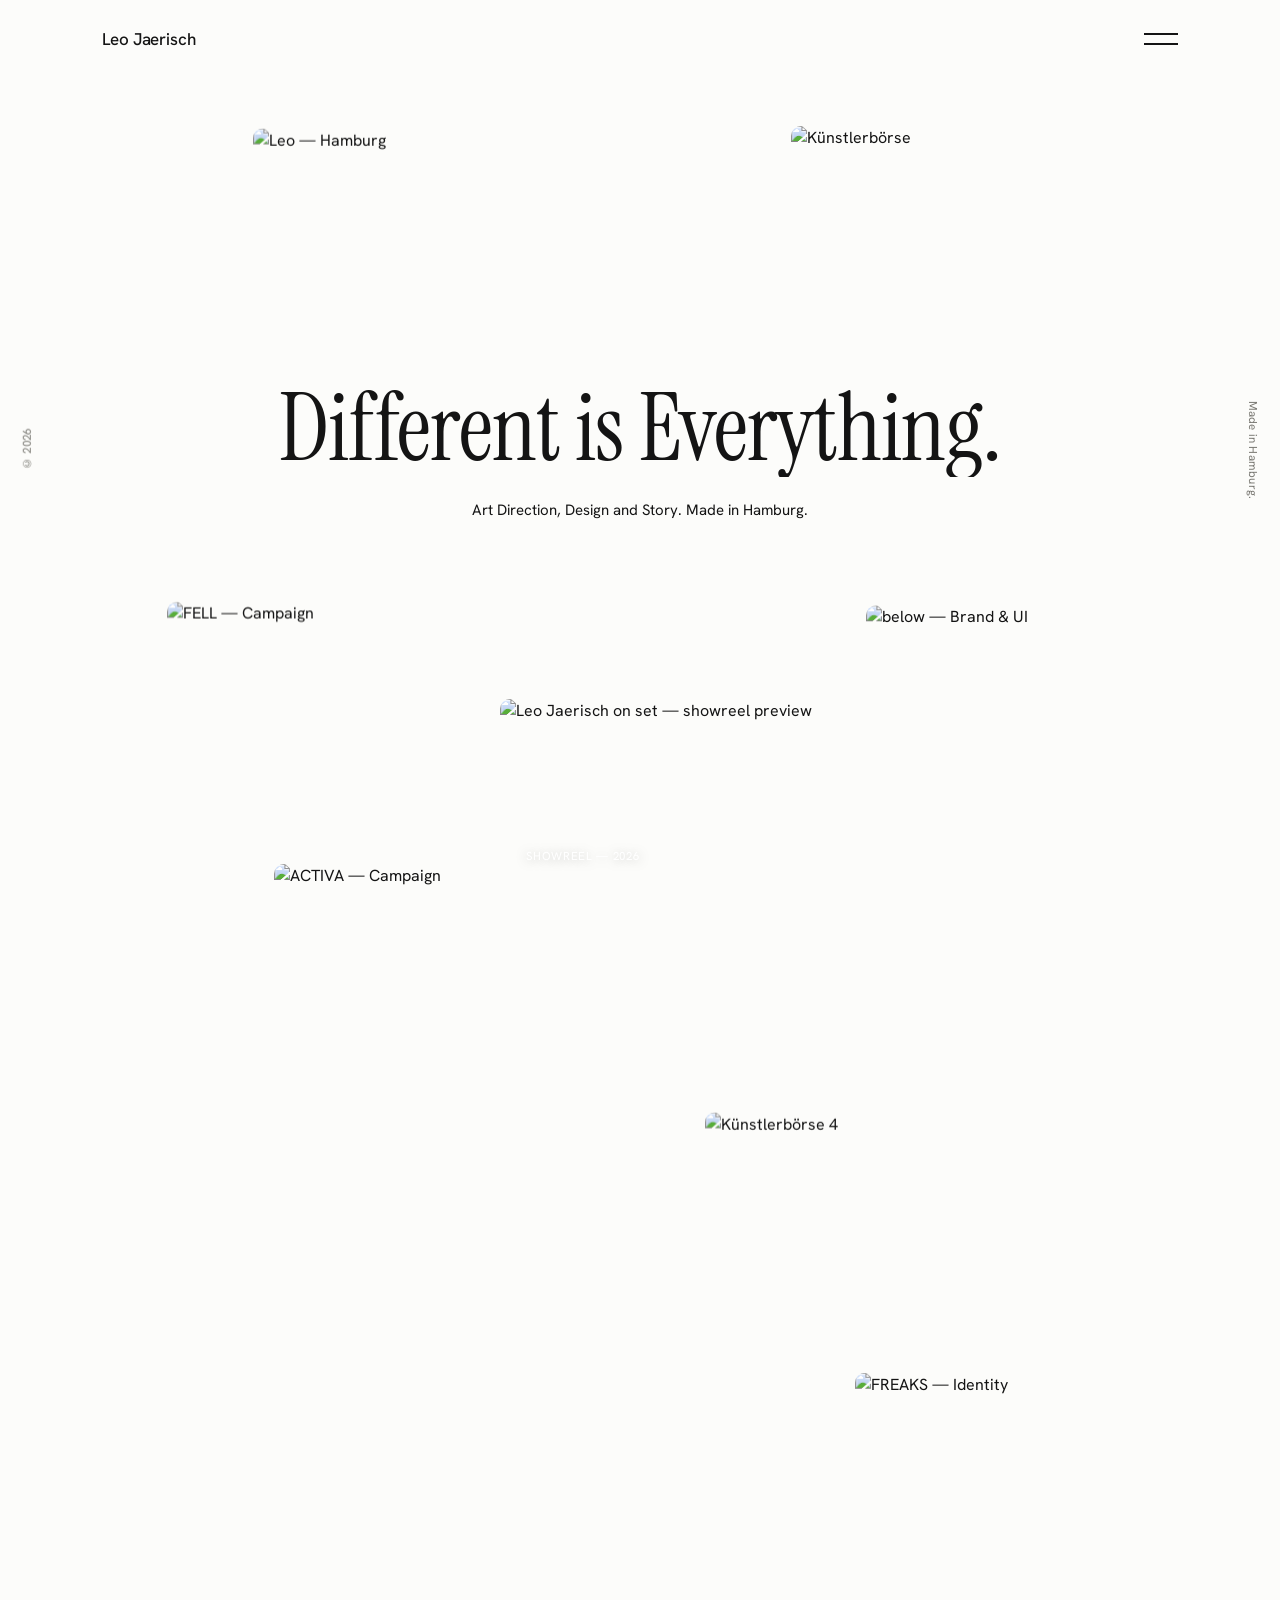
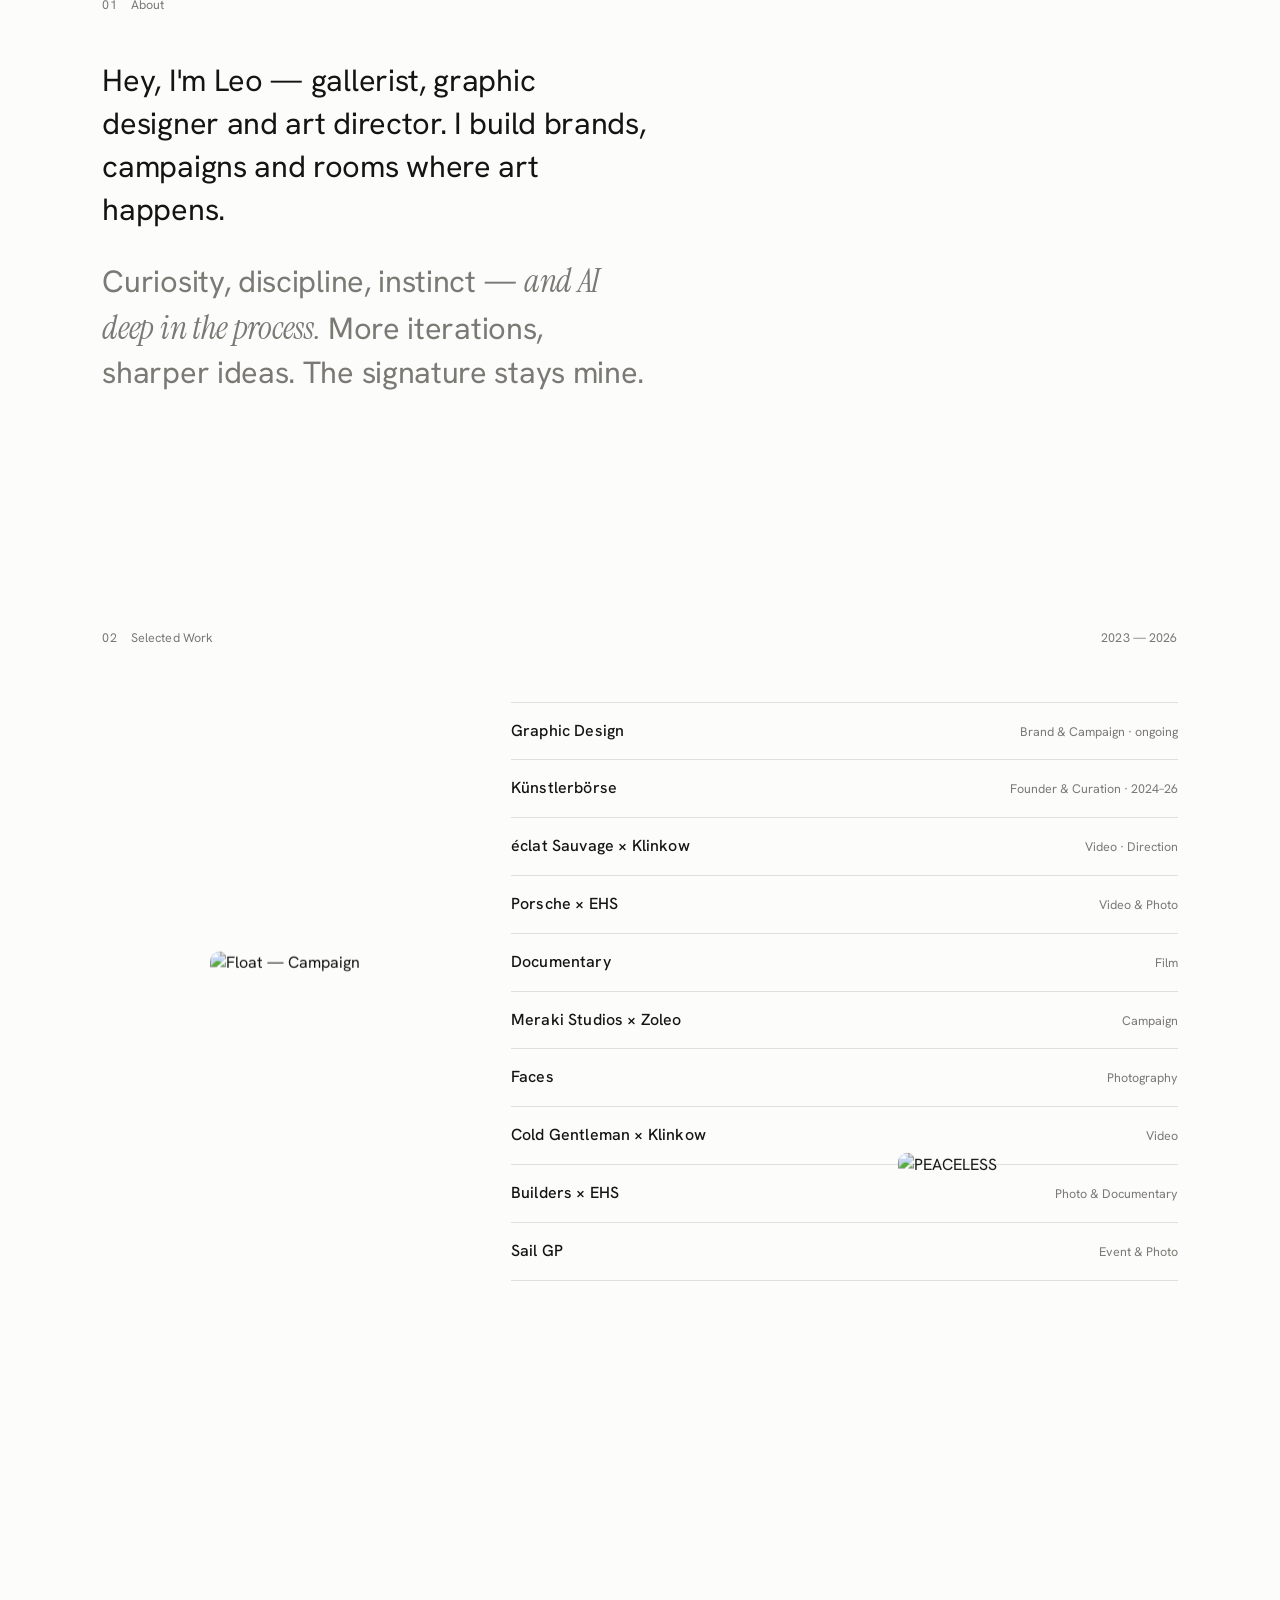
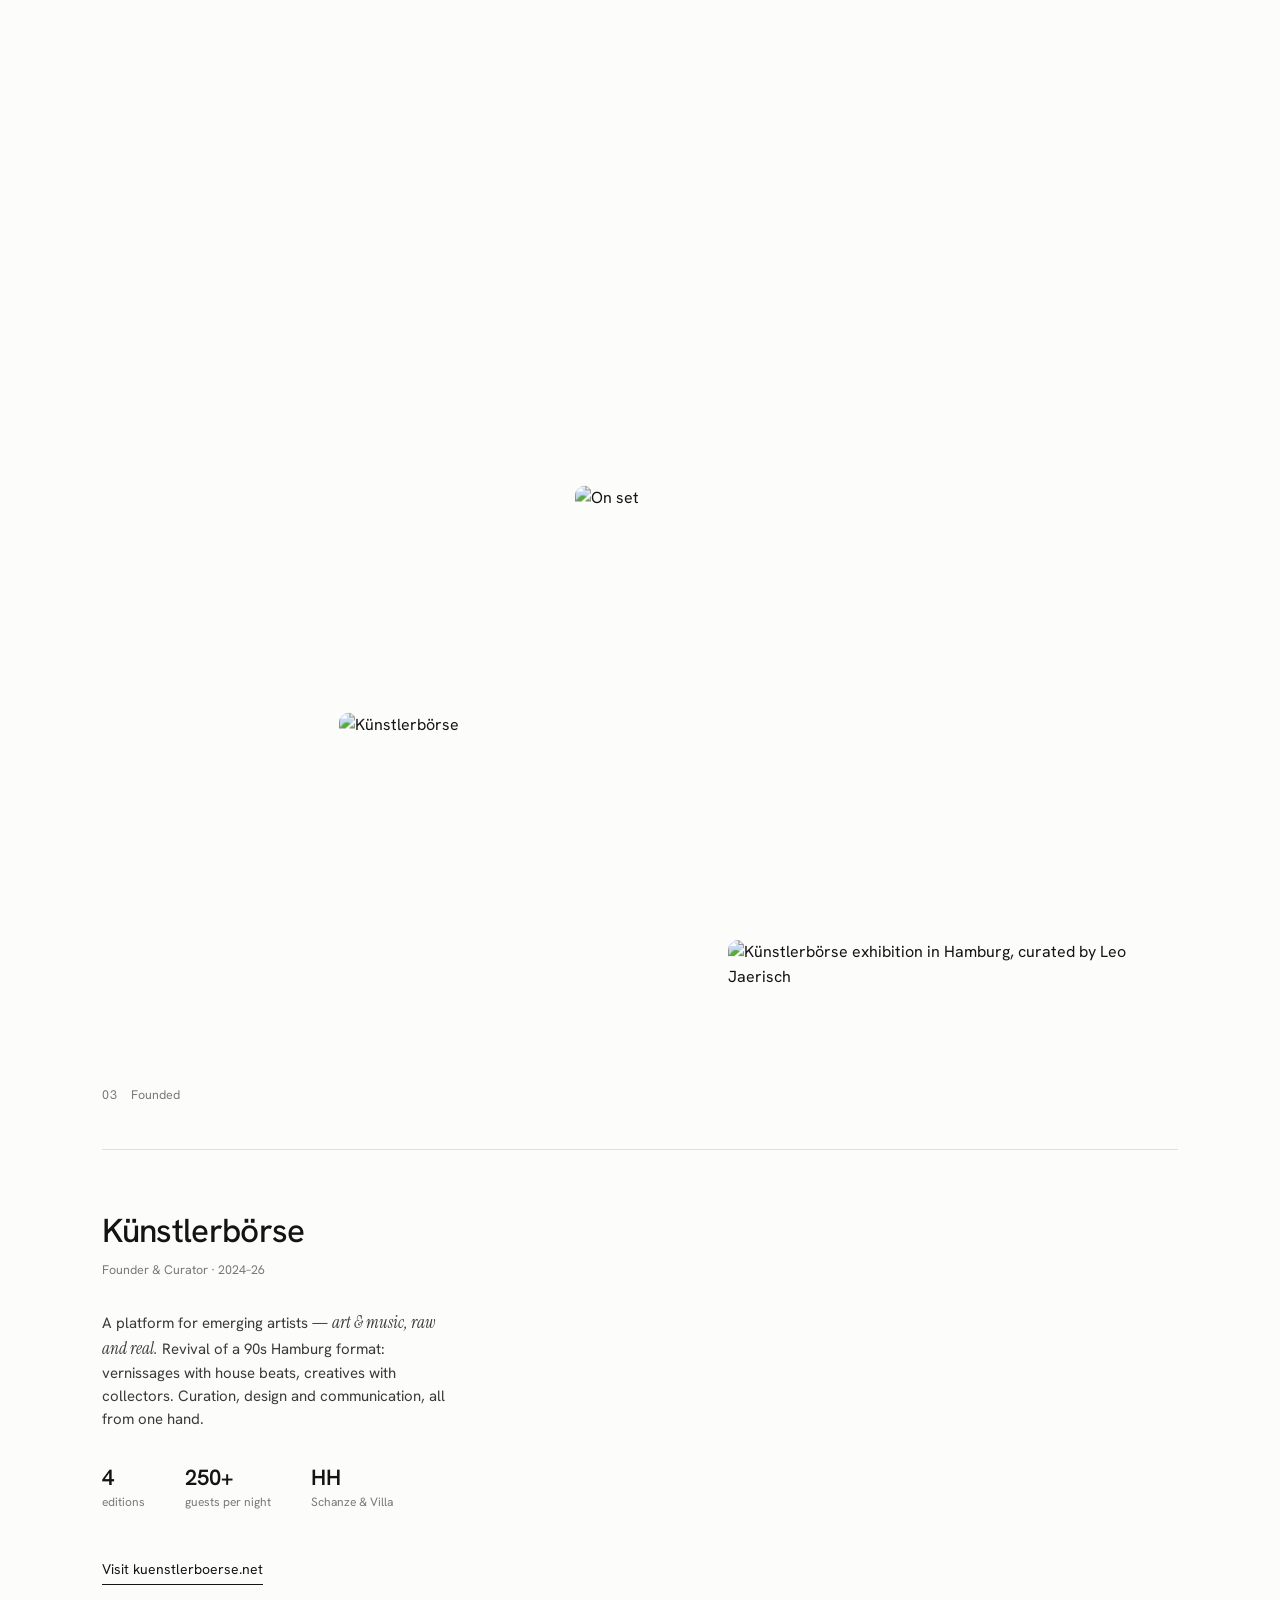
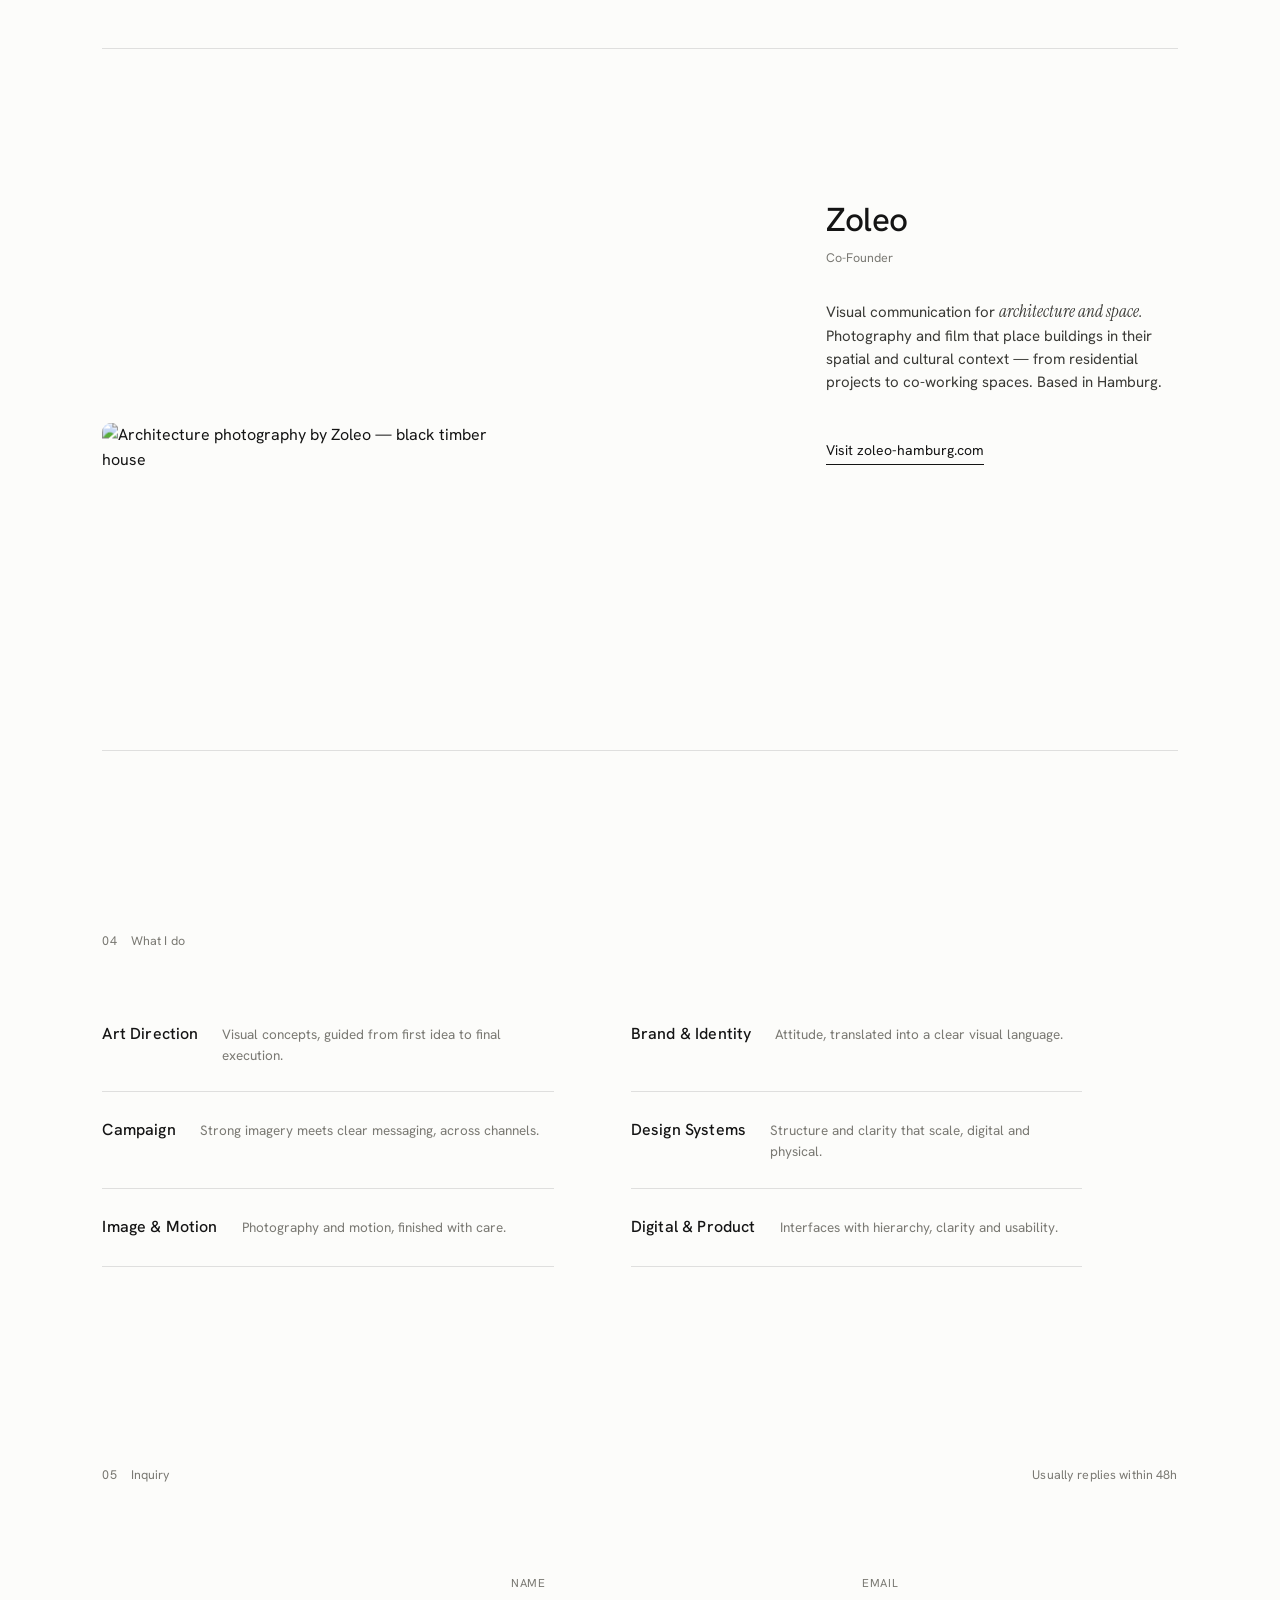
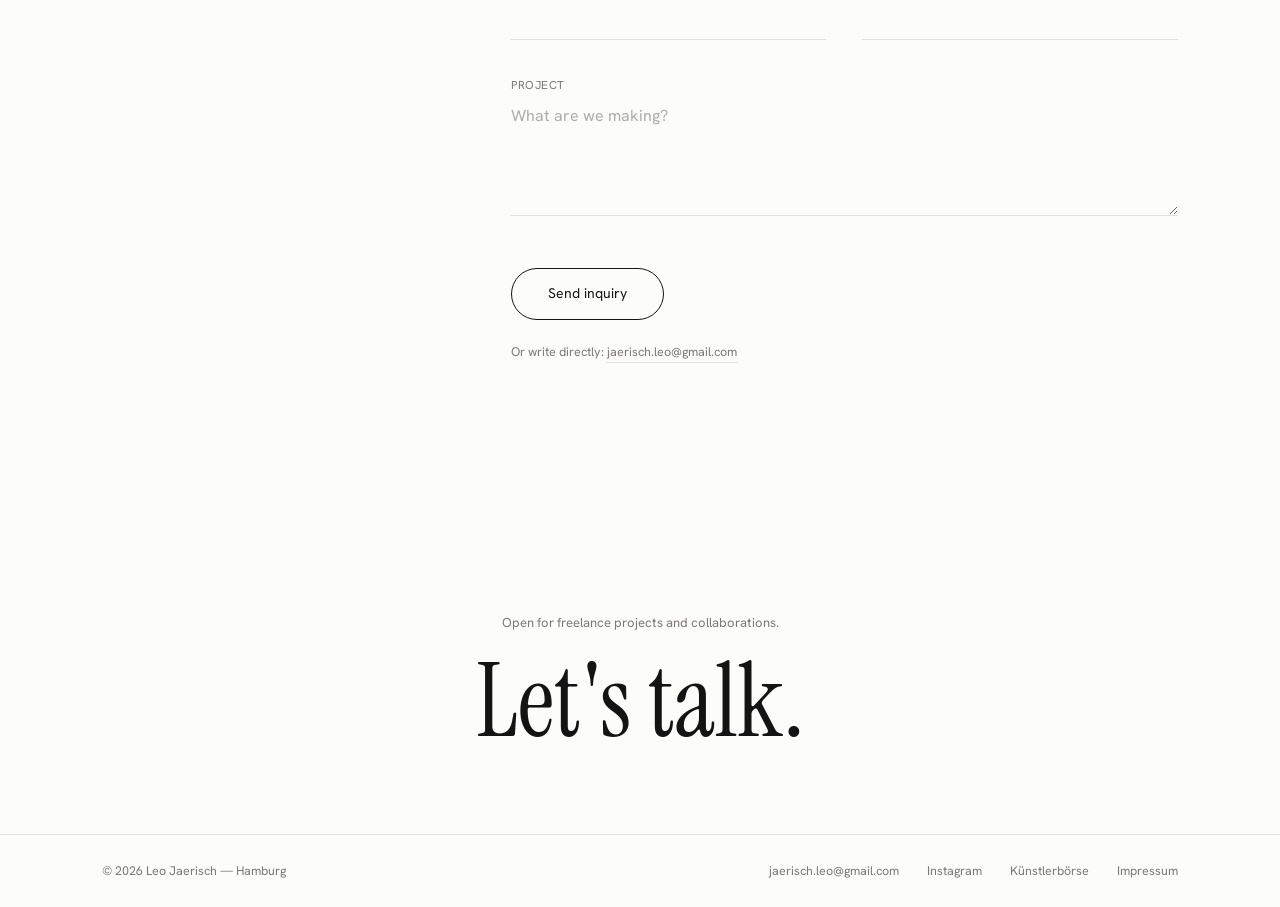
==== index.html @ 96441a5c "Showreel starts as floating collage tile, morphs to fullscreen on scroll Anchor placeholder in HERO_" ====
<!DOCTYPE html>
<html lang="en">
<head>
<meta charset="UTF-8">
<meta name="viewport" content="width=device-width, initial-scale=1.0">
<title>Leo Jaerisch — Art Direction & Design, Hamburg</title>
<meta name="description" content="Leo Jaerisch is a Hamburg-based art director, graphic designer and founder of Künstlerbörse. Brand, campaign and motion work — with AI deep in the process.">
<meta property="og:title" content="Leo Jaerisch — Different is Everything.">
<meta property="og:description" content="Art direction, graphic design and story. Made in Hamburg.">
<meta property="og:type" content="website">
<meta property="og:url" content="https://www.leojaerisch.com">
<link rel="preconnect" href="https://fonts.googleapis.com">
<link rel="preconnect" href="https://fonts.gstatic.com" crossorigin>
<link href="https://fonts.googleapis.com/css2?family=Instrument+Serif:ital@0;1&family=Hanken+Grotesk:ital,wght@0,300;0,400;0,500;0,600;1,400&display=swap" rel="stylesheet">
<script type="application/ld+json">
{"@context":"https://schema.org","@type":"Person","name":"Leo Jaerisch","jobTitle":"Art Director & Graphic Designer","address":{"@type":"PostalAddress","addressLocality":"Hamburg","addressCountry":"DE"},"url":"https://www.leojaerisch.com","sameAs":["https://www.instagram.com/leo_jaerisch/","https://www.kuenstlerboerse.net/"]}
</script>
<style>
/* ============================================================
   LEO JAERISCH — light editorial
   Medien: aktuell Squarespace-URLs. Später einfach gegen
   lokale Pfade tauschen (assets/...). Video-Kacheln: im
   TILES-Array type:"video" + src auf .mp4 setzen.
   ============================================================ */
:root{
  --bg:#FCFCFA;
  --ink:#141414;
  --mut:#7A7973;
  --hair:rgba(20,20,20,.12);
  --serif:'Instrument Serif',serif;
  --sans:'Hanken Grotesk',sans-serif;
  --r:10px;
  --mx:clamp(28px,8vw,120px);
  --ease:cubic-bezier(.19,1,.22,1);
}
*{margin:0;padding:0;box-sizing:border-box}
html{scroll-behavior:smooth}
body{
  background:var(--bg);color:var(--ink);
  font-family:var(--sans);font-size:16px;line-height:1.55;
  overflow-x:hidden;
  -webkit-font-smoothing:antialiased;
}
::selection{background:var(--ink);color:var(--bg)}
img,video{display:block;max-width:100%}
a{color:inherit;text-decoration:none}
.serif{font-family:var(--serif);font-weight:400}
.small{font-size:12.5px;letter-spacing:.01em;color:var(--mut)}
.wrap{padding-left:var(--mx);padding-right:var(--mx)}

/* ---------- header ---------- */
header{
  position:fixed;inset:0 0 auto 0;z-index:100;
  display:flex;justify-content:space-between;align-items:center;
  padding:26px var(--mx);
}
header .logo{font-weight:500;font-size:17px;letter-spacing:-.01em}
.burger{
  width:34px;height:20px;position:relative;background:none;border:0;cursor:pointer;
}
.burger span{
  position:absolute;left:0;right:0;height:1.5px;background:var(--ink);
  transition:transform .45s var(--ease),top .45s var(--ease),opacity .3s;
}
.burger span:nth-child(1){top:4px}
.burger span:nth-child(2){top:14px}
body.menu-open .burger span:nth-child(1){top:9px;transform:rotate(45deg)}
body.menu-open .burger span:nth-child(2){top:9px;transform:rotate(-45deg)}

/* ---------- menu overlay ---------- */
.menu{
  position:fixed;inset:0;z-index:90;background:var(--bg);
  display:flex;flex-direction:column;justify-content:center;
  padding:0 var(--mx);
  clip-path:inset(0 0 100% 0);
  transition:clip-path .7s var(--ease);
}
body.menu-open .menu{clip-path:inset(0 0 0 0)}
.menu a{
  font-weight:500;letter-spacing:-.02em;font-size:clamp(30px,5vw,54px);line-height:1.2;
  width:fit-content;display:flex;align-items:baseline;gap:18px;
  opacity:0;transform:translateY(20px);
  transition:opacity .5s var(--ease),transform .5s var(--ease),font-style .1s;
}
body.menu-open .menu a{opacity:1;transform:none}
body.menu-open .menu a:nth-child(2){transition-delay:.08s}
body.menu-open .menu a:nth-child(3){transition-delay:.14s}
body.menu-open .menu a:nth-child(4){transition-delay:.2s}
body.menu-open .menu a:nth-child(5){transition-delay:.26s}
.menu a:hover{color:var(--mut)}
.menu a i{font-family:var(--sans);font-style:normal;font-size:12px;color:var(--mut)}
.menu .m-foot{position:absolute;bottom:32px;left:var(--mx);right:var(--mx);display:flex;justify-content:space-between}

/* ---------- side notes ---------- */
.side{
  position:fixed;top:50%;font-size:11.5px;color:var(--mut);letter-spacing:.02em;
  z-index:50;white-space:nowrap;
}
.side.l{left:18px;transform:translateY(-50%) rotate(180deg);writing-mode:vertical-rl}
.side.r{right:18px;transform:translateY(-50%);writing-mode:vertical-rl}

/* ---------- hero collage ---------- */
.hero{position:relative;height:185vh}
.statement{
  position:sticky;top:0;height:100vh;
  display:flex;flex-direction:column;justify-content:center;align-items:center;
  text-align:center;z-index:2;pointer-events:none;
}
.statement h1{
  font-family:var(--serif);font-weight:400;letter-spacing:-.01em;
  font-size:clamp(44px,7.4vw,110px);line-height:1.05;
}
.statement h1 .w{display:inline-block;overflow:hidden;vertical-align:bottom}
.statement h1 .w i{display:inline-block;font-style:normal;transform:translateY(110%);animation:up 1.1s var(--ease) forwards}
.statement h1 .w:nth-child(2) i{animation-delay:.08s}
.statement h1 .w:nth-child(3) i{animation-delay:.16s}
@keyframes up{to{transform:none}}
.statement p{margin-top:22px;font-size:15px;color:var(--ink);opacity:0;animation:fade 1s ease .7s forwards}
@keyframes fade{to{opacity:1}}

.tiles{position:absolute;inset:0 var(--mx);z-index:1}
.tile{
  position:absolute;border-radius:var(--r);overflow:hidden;
  will-change:transform;
}
.tile img,.tile video{
  width:100%;height:100%;object-fit:cover;
  transition:transform 1.1s var(--ease);
}
.tile:hover img,.tile:hover video{transform:scale(1.04)}
.tile figcaption{
  position:absolute;left:0;bottom:0;right:0;padding:14px;
  font-size:11.5px;color:#fff;
  background:linear-gradient(transparent,rgba(0,0,0,.45));
  opacity:0;transition:opacity .5s;
}
.tile:hover figcaption{opacity:1}

/* ---------- showreel ----------
   Startet als kleine Kachel in der Hero-Collage (.reel-anchor = unsichtbarer
   Platzhalter dort) und wächst beim Scrollen auf Vollbild. */
.reel{position:relative;height:150vh}
.reel-anchor{visibility:hidden}
.reel-media{
  position:fixed;left:0;top:0;z-index:5;overflow:hidden;border-radius:var(--r);
  opacity:0;will-change:width,height,left,top;
}
.reel-media img,.reel-media video{width:100%;height:100%;object-fit:cover;display:block}
.reel-media .tag{
  position:absolute;left:26px;bottom:22px;color:#fff;
  font-size:11.5px;letter-spacing:.06em;text-transform:uppercase;
  text-shadow:0 1px 12px rgba(0,0,0,.35);
}
/* Fallback bei prefers-reduced-motion: statisch mittig statt Morph */
.reel.static{height:100vh;display:flex;align-items:center;justify-content:center}
.reel.static .reel-media{position:static;width:min(86vw,980px);aspect-ratio:16/9;opacity:1}

/* ---------- big serif copy blocks ---------- */
.copy{padding-top:20vh;padding-bottom:20vh}
.copy .label{display:flex;gap:14px;margin-bottom:5vh}
.copy h2,.copy p.big{
  font-weight:400;letter-spacing:-.01em;
  font-size:clamp(20px,2.4vw,36px);line-height:1.4;max-width:32ch;
}
.copy em{font-family:var(--serif);font-style:italic;font-size:1.08em}
.copy .mut{color:var(--mut)}
.fade-line{opacity:0;transform:translateY(26px);transition:opacity 1s var(--ease),transform 1s var(--ease)}
.fade-line.in{opacity:1;transform:none}

/* ---------- work list ---------- */
#work{padding-top:6vh;padding-bottom:14vh}
.w-head{display:flex;justify-content:space-between;align-items:baseline;margin-bottom:6vh}
.w-list{border-top:1px solid var(--hair);margin-left:auto;width:min(720px,62%)}
.w-item{
  display:grid;grid-template-columns:1fr auto;align-items:baseline;gap:20px;
  padding:18px 0;border-bottom:1px solid var(--hair);
  transition:opacity .4s;
}
.w-list:hover .w-item{opacity:.35}
.w-list .w-item:hover{opacity:1}
.w-item .t{
  font-size:16px;font-weight:500;letter-spacing:.01em;line-height:1.3;
  transition:transform .5s var(--ease);
}
.w-item:hover .t{transform:translateX(10px)}
.w-item .meta{font-size:12.5px;color:var(--mut);text-align:right}
.preview{
  position:fixed;z-index:80;width:min(26vw,360px);aspect-ratio:4/3;border-radius:var(--r);
  overflow:hidden;pointer-events:none;opacity:0;
  transform:translate(-50%,-55%) scale(.92);
  transition:opacity .35s,transform .6s var(--ease);
  box-shadow:0 30px 70px -20px rgba(0,0,0,.28);
}
.preview.on{opacity:1;transform:translate(-50%,-55%) scale(1)}
.preview img{width:100%;height:100%;object-fit:cover}

/* ---------- collage band ---------- */
.band{position:relative;height:120vh;margin:4vh var(--mx)}

/* ---------- founded ---------- */
#founded{padding-top:14vh;padding-bottom:10vh}
.fd{border-top:1px solid var(--hair)}
.fd-item{
  display:grid;grid-template-columns:1.1fr .9fr;gap:6vw;align-items:start;
  padding:7vh 0;border-bottom:1px solid var(--hair);
}
.fd-item h3{font-size:clamp(24px,2.6vw,38px);font-weight:500;letter-spacing:-.02em;line-height:1.1}
.fd-item .role{font-size:12.5px;color:var(--mut);margin-top:10px}
.fd-item .desc{margin-top:3.5vh;max-width:44ch;color:#3a3a36;font-size:15px}
.fd-item .desc em{font-family:var(--serif);font-style:italic;font-size:1.1em}
.fd .facts{display:flex;gap:40px;margin-top:4vh}
.fd .facts b{font-weight:600;font-size:22px;display:block;line-height:1;letter-spacing:-.01em}
.fd .facts span{font-size:12px;color:var(--mut)}
.fd .img{border-radius:var(--r);overflow:hidden;aspect-ratio:4/3;will-change:transform}
.fd .img img{width:100%;height:100%;object-fit:cover;transition:transform 1.4s var(--ease)}
.fd .img:hover img{transform:scale(1.05)}
.fd-item:nth-child(2){grid-template-columns:.85fr 1.15fr}
.fd-item:nth-child(2) .img{order:-1;max-width:440px;aspect-ratio:4/5;margin-top:5vh}
.fd-item:nth-child(2) .txt{max-width:52ch;justify-self:end;margin-top:10vh}
.lnk{
  display:inline-block;margin-top:5vh;font-size:14px;
  border-bottom:1px solid var(--ink);padding-bottom:3px;
  transition:opacity .3s;
}
.lnk:hover{opacity:.5}

/* ---------- services ---------- */
#services{padding-top:10vh;padding-bottom:16vh}
.svc{display:grid;grid-template-columns:repeat(2,1fr);gap:0 6vw;max-width:980px}
.svc div{padding:26px 0;border-bottom:1px solid var(--hair);display:grid;grid-template-columns:auto 1fr;gap:24px;align-items:baseline}
.svc h3{font-weight:500;font-size:16px;letter-spacing:.01em;white-space:nowrap}
.svc p{font-size:13.5px;color:var(--mut)}

/* ---------- inquiry form ---------- */
#inquiry{padding-top:6vh;padding-bottom:14vh}
.form{margin-left:auto;width:min(720px,62%)}
.form .row{display:grid;grid-template-columns:1fr 1fr;gap:0 36px}
.field{margin-top:36px}
.field label{display:block;font-size:11.5px;letter-spacing:.05em;text-transform:uppercase;color:var(--mut)}
.field input,.field textarea{
  width:100%;background:none;border:0;border-bottom:1px solid var(--hair);
  padding:10px 0 12px;font:inherit;font-size:16px;color:var(--ink);
  outline:none;border-radius:0;resize:vertical;
  transition:border-color .35s;
}
.field input:focus,.field textarea:focus{border-color:var(--ink)}
.field ::placeholder{color:var(--mut);opacity:.6}
.form button{
  margin-top:44px;background:none;border:1px solid var(--ink);border-radius:999px;
  padding:14px 36px;font:inherit;font-size:14px;color:var(--ink);cursor:pointer;
  transition:background .35s var(--ease),color .35s var(--ease);
}
.form button:hover{background:var(--ink);color:var(--bg)}
.form .alt{margin-top:22px;font-size:12.5px;color:var(--mut)}
.form .alt a{border-bottom:1px solid var(--hair);padding-bottom:2px}

/* ---------- footer ---------- */
footer{padding:14vh 0 0;text-align:center}
footer .invite{font-size:13px;color:var(--mut)}
footer .huge{
  display:inline-block;font-family:var(--serif);font-weight:400;
  font-size:clamp(44px,8vw,110px);line-height:1;margin:2vh 0 9vh;
  transition:font-style .1s,letter-spacing .8s var(--ease);
}
footer .huge:hover{font-style:italic;letter-spacing:.01em}
.f-row{
  display:flex;justify-content:space-between;align-items:center;gap:20px;flex-wrap:wrap;
  padding:26px var(--mx);border-top:1px solid var(--hair);
  font-size:12.5px;color:var(--mut);text-align:left;
}
.f-row .grp{display:flex;gap:28px}
.f-row a{transition:color .3s}
.f-row a:hover{color:var(--ink)}

/* ---------- responsive ---------- */
@media(max-width:860px){
  .side{display:none}
  .hero{height:150vh}
  .statement h1{font-size:clamp(38px,10.5vw,64px)}
  .tile{max-width:44vw}
  .fd-item,.fd-item:nth-child(2){grid-template-columns:1fr}
  .fd-item:nth-child(2) .txt{justify-self:start;margin-top:0}
  .fd-item:nth-child(2) .img{margin-top:0}
  .reel{height:130vh}
  .svc{grid-template-columns:1fr}
  .preview{display:none}
  .band{height:80vh}
  .w-list{width:100%}
  .form{width:100%}
  .form .row{grid-template-columns:1fr}
}
@media(prefers-reduced-motion:reduce){
  *{animation-duration:.01ms!important;transition-duration:.01ms!important}
  .statement h1 .w i{transform:none}
  .statement p{opacity:1}
  .fade-line{opacity:1;transform:none}
}
</style>
</head>
<body>

<header>
  <a class="logo" href="#top">Leo Jaerisch</a>
  <button class="burger" id="burger" aria-label="Menu"><span></span><span></span></button>
</header>

<nav class="menu" id="menu">
  <a href="#work">Work <i>10 projects</i></a>
  <a href="#founded">Founded <i>Künstlerbörse · Zoleo</i></a>
  <a href="#about">About <i>process & AI</i></a>
  <a href="#inquiry">Contact <i>say hi</i></a>
  <div class="m-foot small">
    <span>Hamburg, Germany</span>
    <a href="https://www.instagram.com/leo_jaerisch/" target="_blank" rel="noopener">Instagram</a>
  </div>
</nav>

<div class="side l">&copy; 2026</div>
<div class="side r">Made in Hamburg.</div>

<!-- ================= HERO ================= -->
<section class="hero" id="top">
  <div class="tiles" id="heroTiles"><!-- per JS aus TILES --></div>
  <div class="statement">
    <h1><span class="w"><i>Different&nbsp;</i></span><span class="w"><i>is&nbsp;</i></span><span class="w"><i>Everything.</i></span></h1>
    <p>Art Direction, Design and Story. Made in Hamburg.</p>
  </div>
</section>

<!-- ================= SHOWREEL (startet als Collage-Kachel, wächst auf Vollbild) ================= -->
<section class="reel" id="reel">
  <div class="reel-media" id="reelMedia">
    <!-- Showreel: sobald es das mp4 gibt, img durch video ersetzen:
    <video src="assets/reel/showreel.mp4" autoplay muted loop playsinline poster="assets/reel/poster.jpg"></video> -->
    <img src="https://images.squarespace-cdn.com/content/v1/68e00962ef80ff1b7a1b0833/3cde6da9-bd76-40eb-9cde-a6ee840dd550/Me_COPYRIGHT_TV.jpg" alt="Leo Jaerisch on set — showreel preview">
    <span class="tag">Showreel — 2026</span>
  </div>
</section>

<!-- ================= INTRO COPY ================= -->
<section class="copy wrap" id="about">
  <div class="label small"><span>01</span><span>About</span></div>
  <p class="big fade-line">Hey, I'm Leo — gallerist, graphic designer and art director. I build brands, campaigns and rooms where art happens.</p>
  <p class="big mut fade-line" style="margin-top:3vh">Curiosity, discipline, instinct — <em>and AI deep in the process.</em> More iterations, sharper ideas. The signature stays mine.</p>
</section>

<!-- ================= WORK ================= -->
<section id="work" class="wrap">
  <div class="w-head">
    <div class="label small" style="display:flex;gap:14px"><span>02</span><span>Selected Work</span></div>
    <span class="small">2023 — 2026</span>
  </div>
  <div class="w-list" id="workList"><!-- per JS aus PROJECTS --></div>
</section>

<!-- ================= COLLAGE BAND ================= -->
<section class="band" id="bandTiles"></section>

<!-- ================= FOUNDED ================= -->
<section id="founded" class="wrap">
  <div class="label small" style="display:flex;gap:14px;margin-bottom:5vh"><span>03</span><span>Founded</span></div>
  <div class="fd">
    <div class="fd-item">
      <div class="txt">
        <h3>Künstlerbörse</h3>
        <div class="role">Founder & Curator · 2024–26</div>
        <p class="desc">A platform for emerging artists — <em>art & music, raw and real.</em> Revival of a 90s Hamburg format: vernissages with house beats, creatives with collectors. Curation, design and communication, all from one hand.</p>
        <div class="facts">
          <div><b>4</b><span>editions</span></div>
          <div><b>250+</b><span>guests per night</span></div>
          <div><b>HH</b><span>Schanze & Villa</span></div>
        </div>
        <a class="lnk" href="https://www.kuenstlerboerse.net/" target="_blank" rel="noopener">Visit kuenstlerboerse.net</a>
      </div>
      <div class="img" data-speed=".05">
        <!-- später: assets/kb/hero.jpg -->
        <img src="https://images.squarespace-cdn.com/content/v1/68e00962ef80ff1b7a1b0833/ddf187bb-f50f-40bc-9d42-98a4792e8257/WhatsApp+Image+2025-08-28+at+23.55.05.jpeg" alt="Künstlerbörse exhibition in Hamburg, curated by Leo Jaerisch" loading="lazy">
      </div>
    </div>
    <div class="fd-item">
      <div class="txt">
        <h3>Zoleo</h3>
        <div class="role">Co-Founder</div>
        <p class="desc">Visual communication for <em>architecture and space.</em> Photography and film that place buildings in their spatial and cultural context — from residential projects to co-working spaces. Based in Hamburg.</p>
        <a class="lnk" href="https://www.zoleo-hamburg.com/" target="_blank" rel="noopener">Visit zoleo-hamburg.com</a>
      </div>
      <div class="img" data-speed="-.04">
        <!-- später: assets/work/zoleo.jpg -->
        <img src="https://images.squarespace-cdn.com/content/v1/6732213c52050d7b30ef48d0/52745ac1-6ef4-4e79-bb06-e5a6e740d231/Leo_Jaerisch_ZOLEO-33.jpg?format=1500w" alt="Architecture photography by Zoleo — black timber house" loading="lazy">
      </div>
    </div>
  </div>
</section>

<!-- ================= SERVICES ================= -->
<section id="services" class="wrap">
  <div class="label small" style="display:flex;gap:14px;margin-bottom:5vh"><span>04</span><span>What I do</span></div>
  <div class="svc">
    <div><h3>Art Direction</h3><p>Visual concepts, guided from first idea to final execution.</p></div>
    <div><h3>Brand & Identity</h3><p>Attitude, translated into a clear visual language.</p></div>
    <div><h3>Campaign</h3><p>Strong imagery meets clear messaging, across channels.</p></div>
    <div><h3>Design Systems</h3><p>Structure and clarity that scale, digital and physical.</p></div>
    <div><h3>Image & Motion</h3><p>Photography and motion, finished with care.</p></div>
    <div><h3>Digital & Product</h3><p>Interfaces with hierarchy, clarity and usability.</p></div>
  </div>
</section>

<!-- ================= INQUIRY ================= -->
<section id="inquiry" class="wrap">
  <div class="w-head">
    <div class="label small" style="display:flex;gap:14px"><span>05</span><span>Inquiry</span></div>
    <span class="small">Usually replies within 48h</span>
  </div>
  <form class="form" action="https://formsubmit.co/jaerisch.leo@gmail.com" method="POST">
    <input type="hidden" name="_subject" value="New inquiry — leojaerisch.com">
    <input type="hidden" name="_captcha" value="false">
    <input type="hidden" name="_template" value="table">
    <input type="text" name="_honey" style="display:none" tabindex="-1" autocomplete="off">
    <div class="row">
      <div class="field">
        <label for="f-name">Name</label>
        <input id="f-name" name="name" type="text" required autocomplete="name">
      </div>
      <div class="field">
        <label for="f-mail">Email</label>
        <input id="f-mail" name="email" type="email" required autocomplete="email">
      </div>
    </div>
    <div class="field">
      <label for="f-msg">Project</label>
      <textarea id="f-msg" name="message" rows="4" required placeholder="What are we making?"></textarea>
    </div>
    <button type="submit">Send inquiry</button>
    <p class="alt">Or write directly: <a href="mailto:jaerisch.leo@gmail.com">jaerisch.leo@gmail.com</a></p>
  </form>
</section>

<!-- ================= FOOTER ================= -->
<footer id="contact">
  <p class="invite">Open for freelance projects and collaborations.</p>
  <a class="huge" href="mailto:jaerisch.leo@gmail.com">Let's talk.</a>
  <div class="f-row">
    <span>&copy; <span id="year"></span> Leo Jaerisch — Hamburg</span>
    <div class="grp">
      <a href="mailto:jaerisch.leo@gmail.com">jaerisch.leo@gmail.com</a>
      <a href="https://www.instagram.com/leo_jaerisch/" target="_blank" rel="noopener">Instagram</a>
      <a href="https://www.kuenstlerboerse.net/" target="_blank" rel="noopener">Künstlerbörse</a>
      <a href="https://www.leojaerisch.com/impressum">Impressum</a>
    </div>
  </div>
</footer>

<div class="preview" id="preview"><img id="previewImg" src="" alt=""></div>

<script>
/* ============================================================
   MEDIEN-KACHELN
   type:"img" oder "video" · src später auf assets/... tauschen
   top/left in %, w = Breite, speed = Parallax (-0.3 … 0.3)
   ============================================================ */
const HERO_TILES = [
  {type:"img", src:"https://images.squarespace-cdn.com/content/v1/68e00962ef80ff1b7a1b0833/1799e785-b4ff-48c2-933f-5ab3e25b10ab/Leo_Jaerisch.jpg", cap:"Leo — Hamburg", top:6,  left:14, w:"17vw", ar:"3/4",  speed:.16},
  {type:"img", src:"https://images.squarespace-cdn.com/content/v1/68e00962ef80ff1b7a1b0833/ee3b25a9-5fc7-4a6e-8951-6accca708a54/WhatsApp+Image+2025-08-28+at+23.55.02+%281%29.jpeg", cap:"Künstlerbörse", top:9,  left:64, w:"21vw", ar:"16/10", speed:-.1},
  {type:"img", src:"https://images.squarespace-cdn.com/content/v1/68e00962ef80ff1b7a1b0833/fdaf24a9-95d7-4383-aad5-acce2f50c20a/FELL_Feed_Faces.png", cap:"FELL — Campaign", top:34, left:6,  w:"13vw", ar:"4/5",  speed:-.14},
  {type:"img", src:"https://images.squarespace-cdn.com/content/v1/68e00962ef80ff1b7a1b0833/c72e2bea-c415-4bde-9ca4-6b0ebc7a8946/below-06.png", cap:"below — Brand & UI", top:38, left:71, w:"19vw", ar:"16/10", speed:.12},
  {type:"img", src:"https://images.squarespace-cdn.com/content/v1/68e00962ef80ff1b7a1b0833/1413a9d0-2ba7-4857-a9bb-44f139882873/ACTIVA-02.png", cap:"ACTIVA — Campaign", top:58, left:16, w:"15vw", ar:"1/1",  speed:.2},
  {type:"img", src:"https://images.squarespace-cdn.com/content/v1/68e00962ef80ff1b7a1b0833/ddf187bb-f50f-40bc-9d42-98a4792e8257/WhatsApp+Image+2025-08-28+at+23.55.05.jpeg", cap:"Künstlerbörse 4", top:63, left:56, w:"16vw", ar:"4/5", speed:-.08},
  /* Ankerplatz fürs Showreel — hier "liegt" die Reel-Kachel in der Collage,
     bevor sie beim Scrollen auf Vollbild wächst (Position/Größe hier tunen): */
  {type:"anchor", top:42, left:37, w:"26vw", ar:"16/9", speed:0},
  {type:"img", src:"https://images.squarespace-cdn.com/content/v1/68e00962ef80ff1b7a1b0833/6eb94636-6d2a-4716-bc03-03b10950f9c1/FREAK-02.jpeg", cap:"FREAKS — Identity", top:86, left:70, w:"16vw", ar:"16/10", speed:.06},
];
const BAND_TILES = [
  {type:"img", src:"https://images.squarespace-cdn.com/content/v1/68e00962ef80ff1b7a1b0833/e12d24a4-cd72-4e98-a27a-38b276d36588/Float_Banking.png", cap:"Float — Campaign", top:4,  left:10, w:"15vw", ar:"4/5", speed:.14},
  {type:"img", src:"https://images.squarespace-cdn.com/content/v1/68e00962ef80ff1b7a1b0833/3cde6da9-bd76-40eb-9cde-a6ee840dd550/Me_COPYRIGHT_TV.jpg", cap:"On set", top:14, left:44, w:"20vw", ar:"16/10", speed:-.1},
  {type:"img", src:"https://images.squarespace-cdn.com/content/v1/68e00962ef80ff1b7a1b0833/6dae63da-0004-4778-a9db-605a545da9d0/PEACELESS_FEED.png", cap:"PEACELESS", top:40, left:74, w:"14vw", ar:"4/5", speed:.18},
  {type:"img", src:"https://images.squarespace-cdn.com/content/v1/68e00962ef80ff1b7a1b0833/961041cb-85ac-44e1-ae0f-94ee07893a2b/Bildschirmfoto+2025-11-16+um+12.02.20.png", cap:"Künstlerbörse", top:52, left:22, w:"18vw", ar:"16/11", speed:-.06},
];

/* ============================================================
   PROJEKTE — neue Projekte: eine Zeile ergänzen.
   img = Hover-Preview (leer lassen = kein Preview)
   ============================================================ */
const PROJECTS = [
  {title:"Graphic Design",           meta:"Brand & Campaign · ongoing", href:"https://www.leojaerisch.com/start/graphic-design", img:"https://images.squarespace-cdn.com/content/v1/68e00962ef80ff1b7a1b0833/fdaf24a9-95d7-4383-aad5-acce2f50c20a/FELL_Feed_Faces.png"},
  {title:"Künstlerbörse",            meta:"Founder & Curation · 2024–26", href:"https://www.leojaerisch.com/start/kuenstlerboerse", img:"https://images.squarespace-cdn.com/content/v1/68e00962ef80ff1b7a1b0833/ddf187bb-f50f-40bc-9d42-98a4792e8257/WhatsApp+Image+2025-08-28+at+23.55.05.jpeg"},
  {title:"éclat Sauvage × Klinkow",  meta:"Video · Direction", href:"https://www.leojaerisch.com/start/eclatsauvage", img:""},
  {title:"Porsche × EHS",            meta:"Video & Photo", href:"https://www.leojaerisch.com/start/porsche", img:""},
  {title:"Documentary",              meta:"Film", href:"https://www.leojaerisch.com/start/documentary", img:""},
  {title:"Meraki Studios × Zoleo",   meta:"Campaign", href:"https://www.leojaerisch.com/start/zoleo", img:""},
  {title:"Faces",                    meta:"Photography", href:"https://www.leojaerisch.com/start/faces", img:""},
  {title:"Cold Gentleman × Klinkow", meta:"Video", href:"https://www.leojaerisch.com/start/coldgents", img:""},
  {title:"Builders × EHS",           meta:"Photo & Documentary", href:"https://www.leojaerisch.com/start/workers", img:""},
  {title:"Sail GP",                  meta:"Event & Photo", href:"https://www.leojaerisch.com/start/sailgp", img:""},
];

/* ---- Kacheln rendern ---- */
function renderTiles(list, host){
  host.innerHTML = list.map(t=>{
    const media = t.type==="anchor" ? ""
      : t.type==="video"
      ? `<video src="${t.src}" autoplay muted loop playsinline></video>`
      : `<img src="${t.src}" alt="${t.cap}" loading="lazy">`;
    const cls = t.type==="anchor" ? "tile reel-anchor" : "tile";
    const cap = t.cap ? `<figcaption>${t.cap}</figcaption>` : "";
    return `<figure class="${cls}" data-speed="${t.speed}" style="top:${t.top}%;left:${t.left}%;width:${t.w};aspect-ratio:${t.ar}">${media}${cap}</figure>`;
  }).join('');
}
renderTiles(HERO_TILES, document.getElementById('heroTiles'));
renderTiles(BAND_TILES, document.getElementById('bandTiles'));

/* ---- Projektliste rendern ---- */
document.getElementById('workList').innerHTML = PROJECTS.map(p=>`
  <a class="w-item" href="${p.href}" data-img="${p.img}">
    <span class="t">${p.title}</span>
    <span class="meta">${p.meta}</span>
  </a>`).join('');

/* ---- Sanfter Parallax (gelerpt = butterweich) ---- */
const tiles = [...document.querySelectorAll('[data-speed]')];
let target = scrollY, current = scrollY;
addEventListener('scroll', ()=>{ target = scrollY }, {passive:true});
const reduce = matchMedia('(prefers-reduced-motion: reduce)').matches;

/* ---- Showreel: startet als Collage-Kachel und wächst auf Vollbild ----
   0 → 0.85 der Reel-Strecke: Morph von Ankerposition zu Vollbild.
   0.85 → 1: kurzes Verweilen im Vollbild, danach scrollt es normal weg. */
const reelSec = document.querySelector('.reel');
const reelMedia = document.getElementById('reelMedia');
const reelAnchor = document.querySelector('.reel-anchor');
if(reduce) reelSec.classList.add('static');
function updateReel(){
  const vw = innerWidth, vh = innerHeight;
  const raw = (scrollY - (reelSec.offsetTop - vh)) / reelSec.offsetHeight;
  let p = Math.min(1, Math.max(0, raw / .85));
  p = p*p*(3-2*p); /* smoothstep — startet und endet weich */
  if(raw >= 1){
    /* Vollbild vorbei — ans Ende der Reel-Sektion heften, scrollt mit */
    reelMedia.style.position = 'absolute';
    reelMedia.style.left = '0px';
    reelMedia.style.top = (reelSec.offsetHeight - vh)+'px';
    reelMedia.style.width = vw+'px';
    reelMedia.style.height = vh+'px';
  }else{
    const a = reelAnchor.getBoundingClientRect();
    reelMedia.style.position = 'fixed';
    reelMedia.style.left = (a.left*(1-p)).toFixed(1)+'px';
    reelMedia.style.top  = (a.top*(1-p)).toFixed(1)+'px';
    reelMedia.style.width  = (a.width  + (vw-a.width)*p).toFixed(1)+'px';
    reelMedia.style.height = (a.height + (vh-a.height)*p).toFixed(1)+'px';
  }
  reelMedia.style.borderRadius = ((1-p)*10).toFixed(1)+'px';
  reelMedia.style.opacity = 1;
}

(function raf(){
  current += (target-current)*.08;
  if(!reduce){
    const vh = innerHeight;
    for(const el of tiles){
      const r = el.getBoundingClientRect();
      const mid = r.top + r.height/2 - vh/2;
      el.style.transform = `translateY(${(-mid*parseFloat(el.dataset.speed)).toFixed(1)}px)`;
    }
    updateReel();
  }
  requestAnimationFrame(raf);
})();

/* ---- Hover-Preview in der Werkliste ---- */
const pv = document.getElementById('preview'), pvImg = document.getElementById('previewImg');
addEventListener('mousemove', e=>{
  pv.style.left = e.clientX+'px';
  pv.style.top = e.clientY+'px';
});
document.querySelectorAll('.w-item').forEach(row=>{
  row.addEventListener('mouseenter',()=>{
    if(!row.dataset.img) return;
    pvImg.src = row.dataset.img;
    pv.classList.add('on');
  });
  row.addEventListener('mouseleave',()=>pv.classList.remove('on'));
});

/* ---- Menü ---- */
const burger = document.getElementById('burger');
burger.addEventListener('click',()=>document.body.classList.toggle('menu-open'));
document.querySelectorAll('.menu a').forEach(a=>a.addEventListener('click',()=>document.body.classList.remove('menu-open')));

/* ---- Textzeilen einblenden ---- */
const io = new IntersectionObserver(es=>es.forEach(e=>{
  if(e.isIntersecting){e.target.classList.add('in');io.unobserve(e.target)}
}),{threshold:.2});
document.querySelectorAll('.fade-line').forEach(el=>io.observe(el));

document.getElementById('year').textContent = new Date().getFullYear();
</script>
</body>
</html>
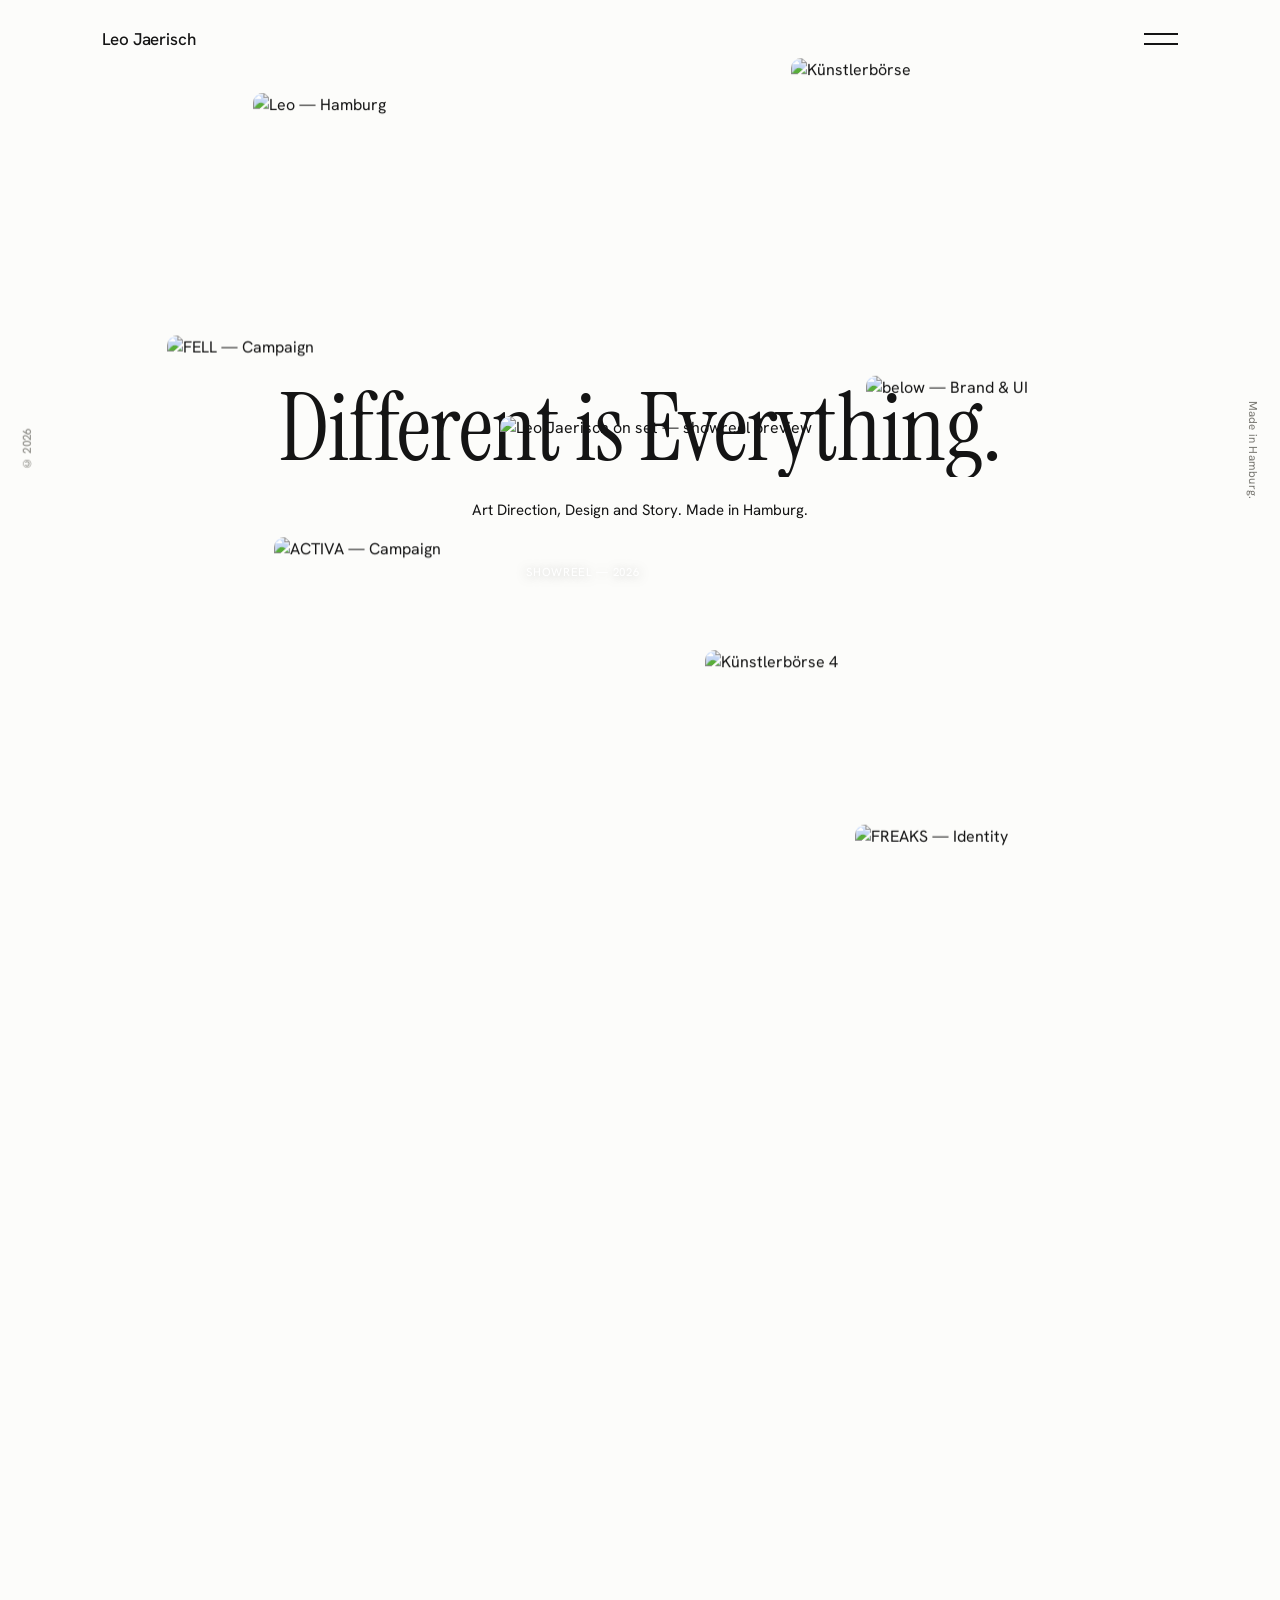
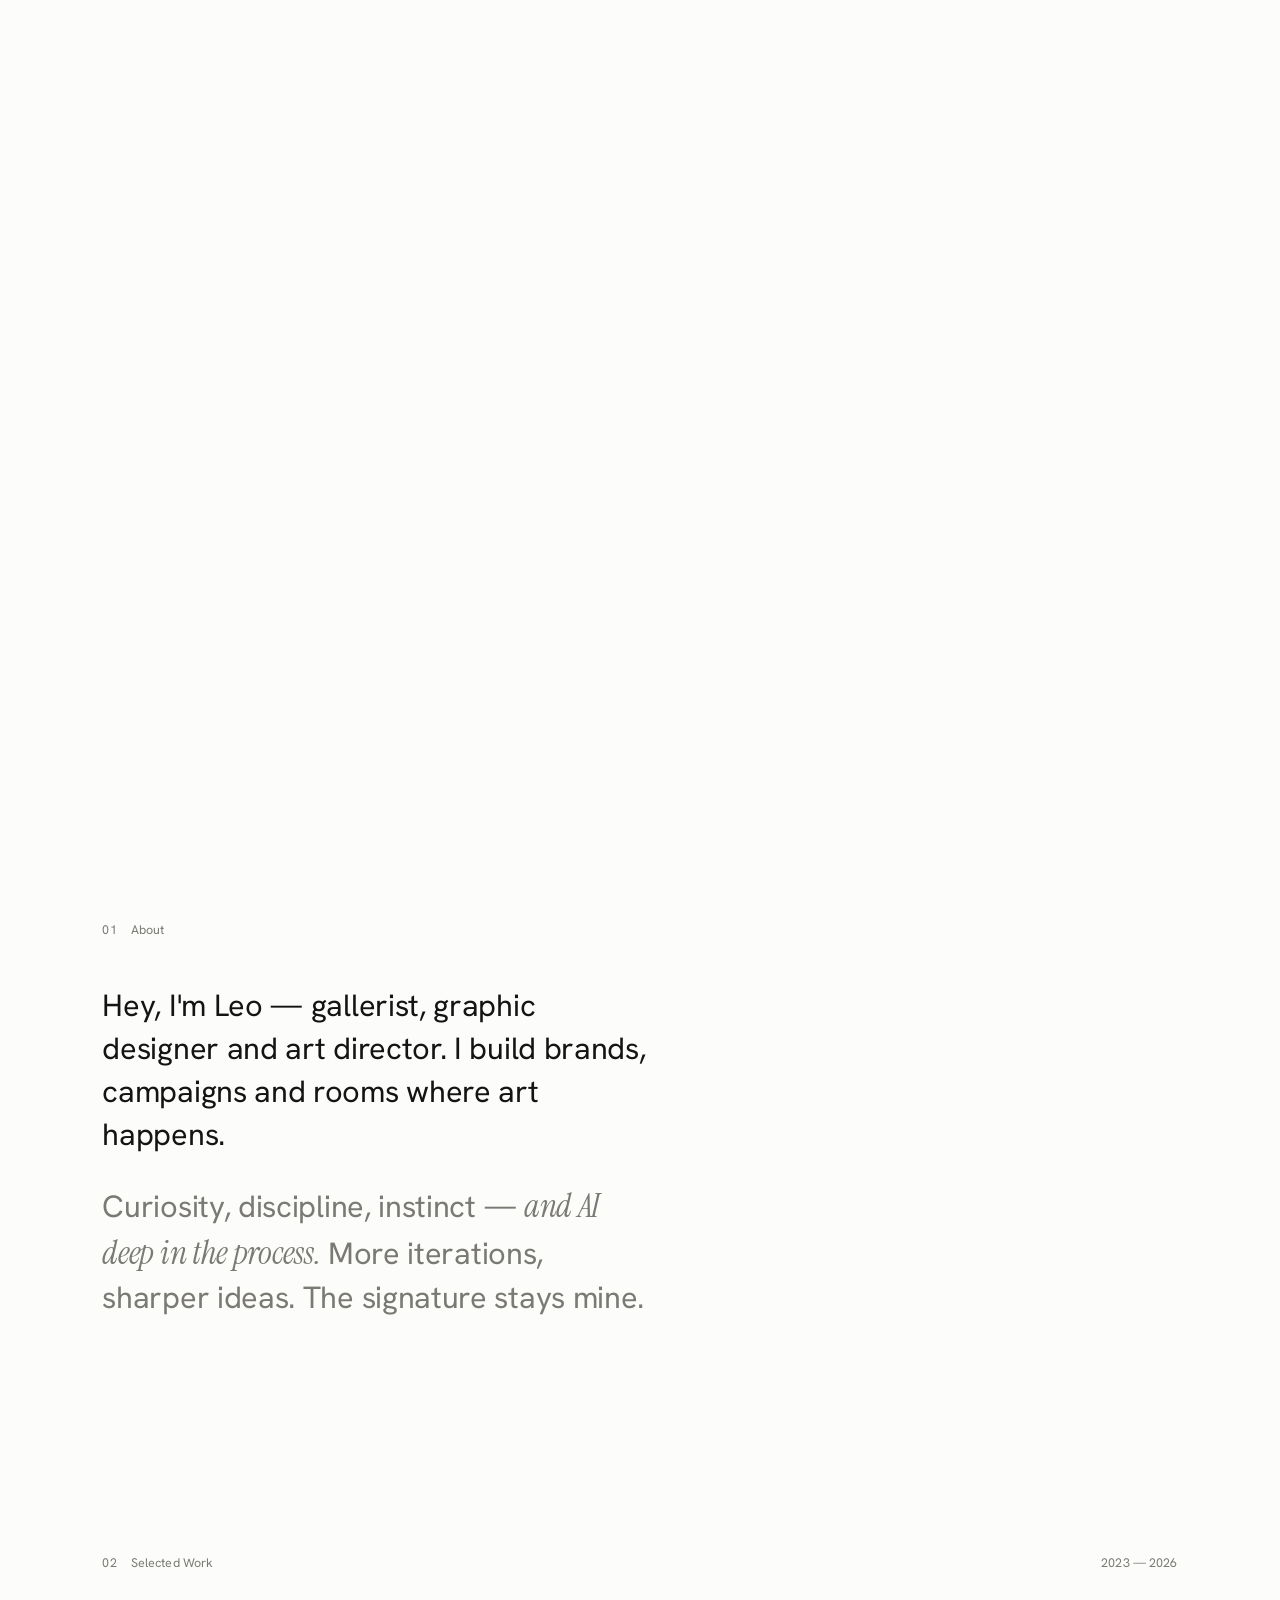
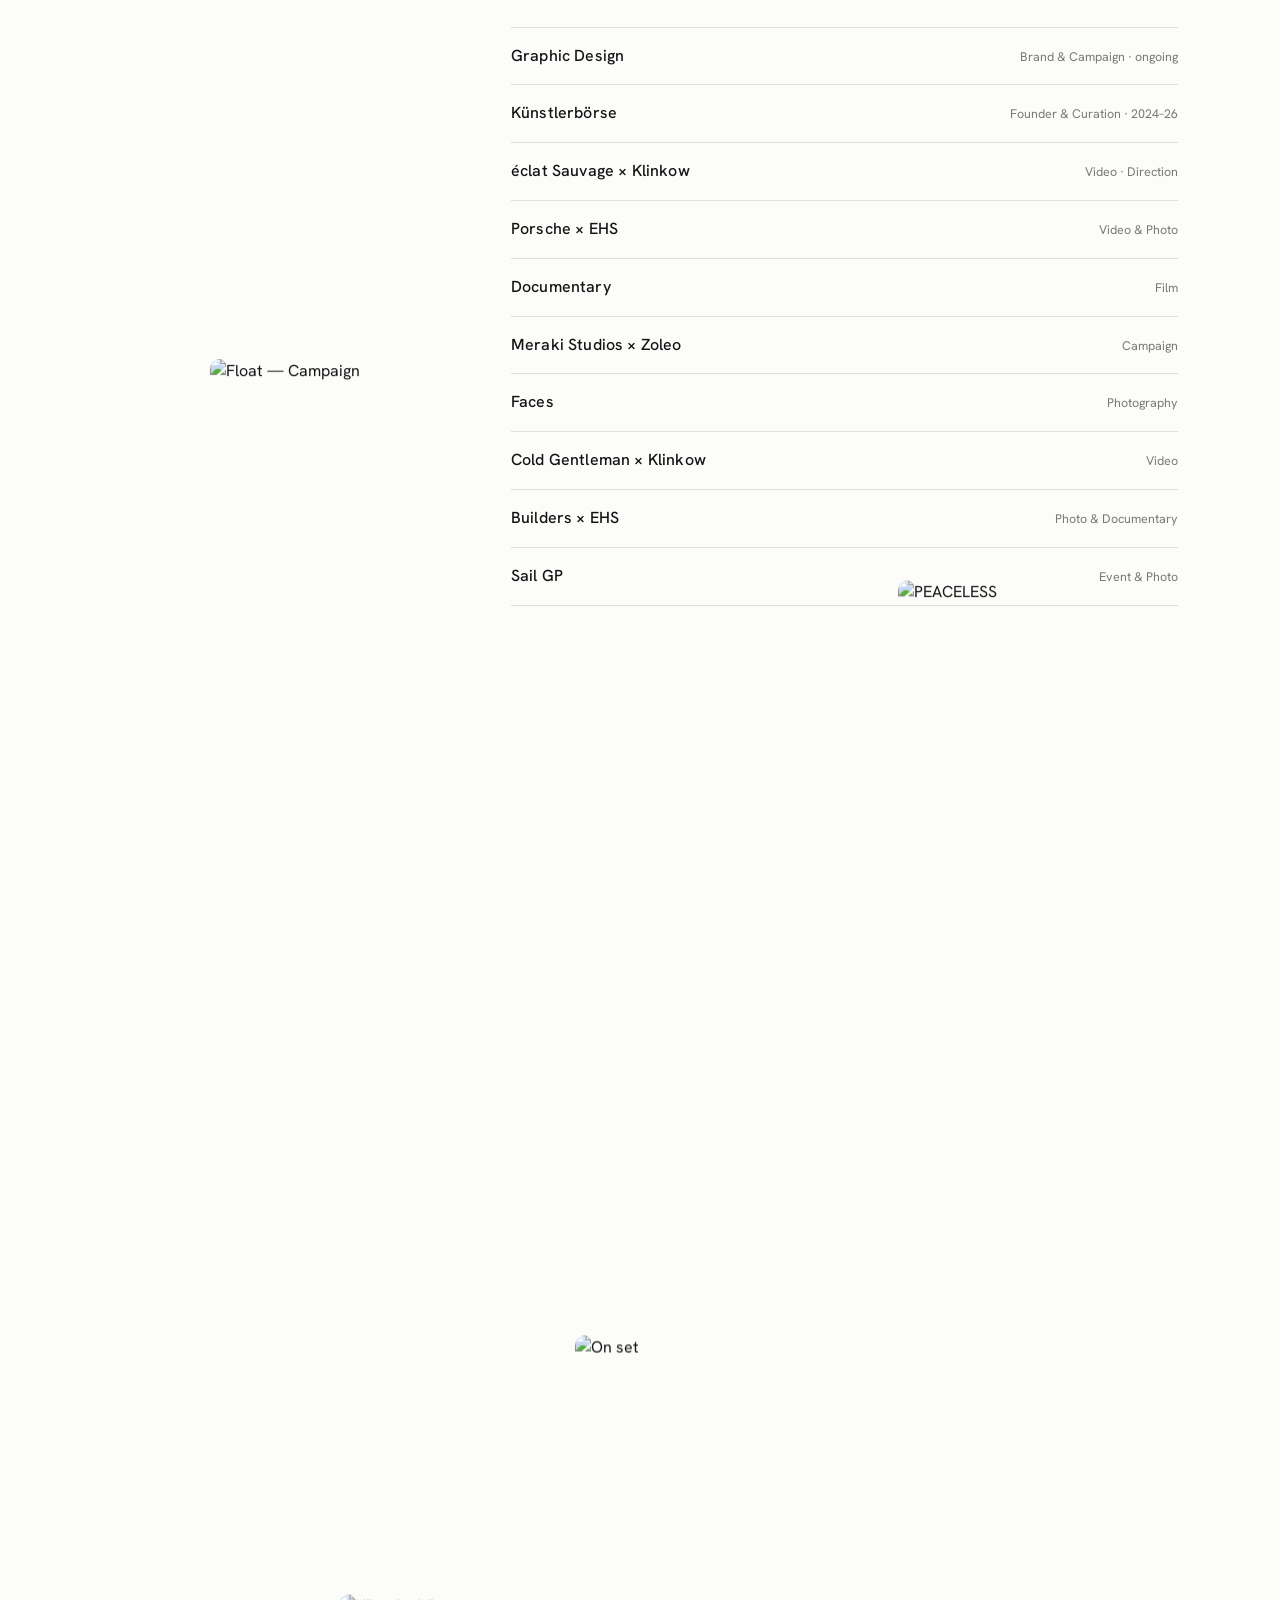
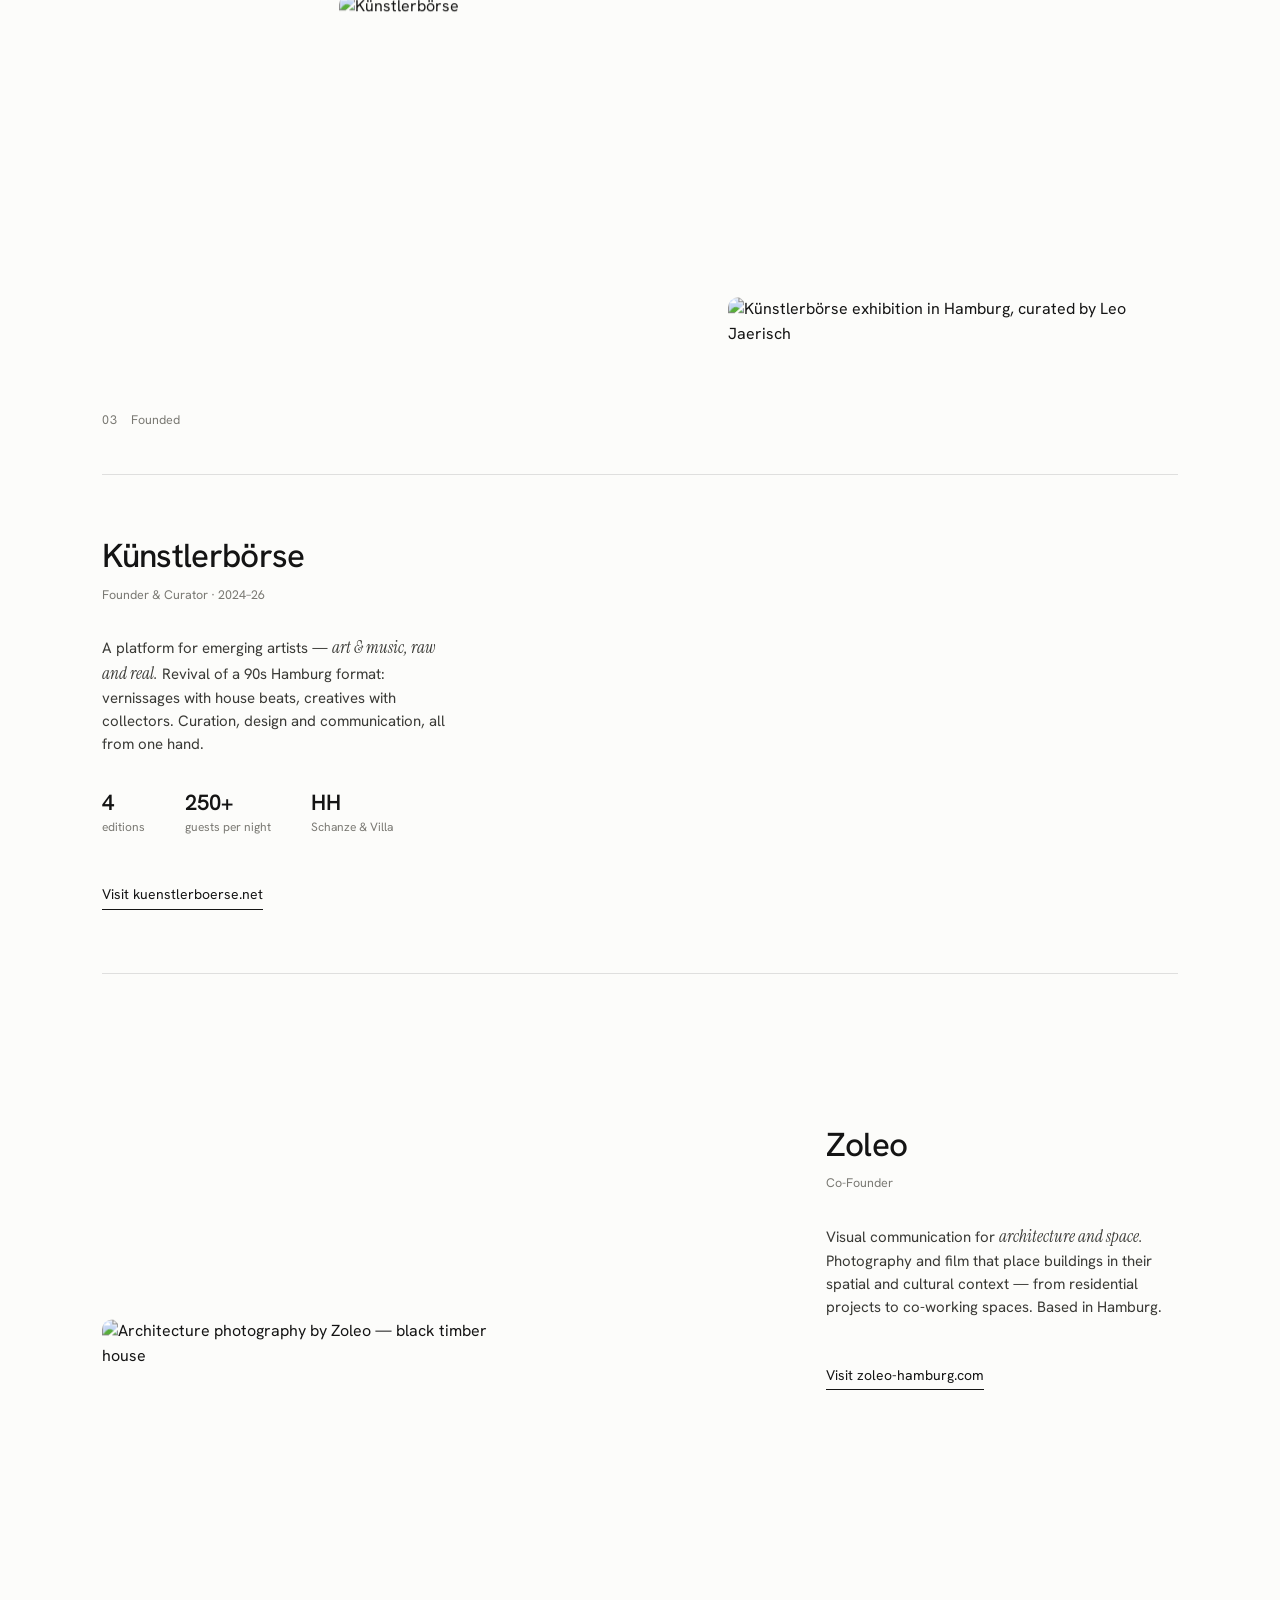
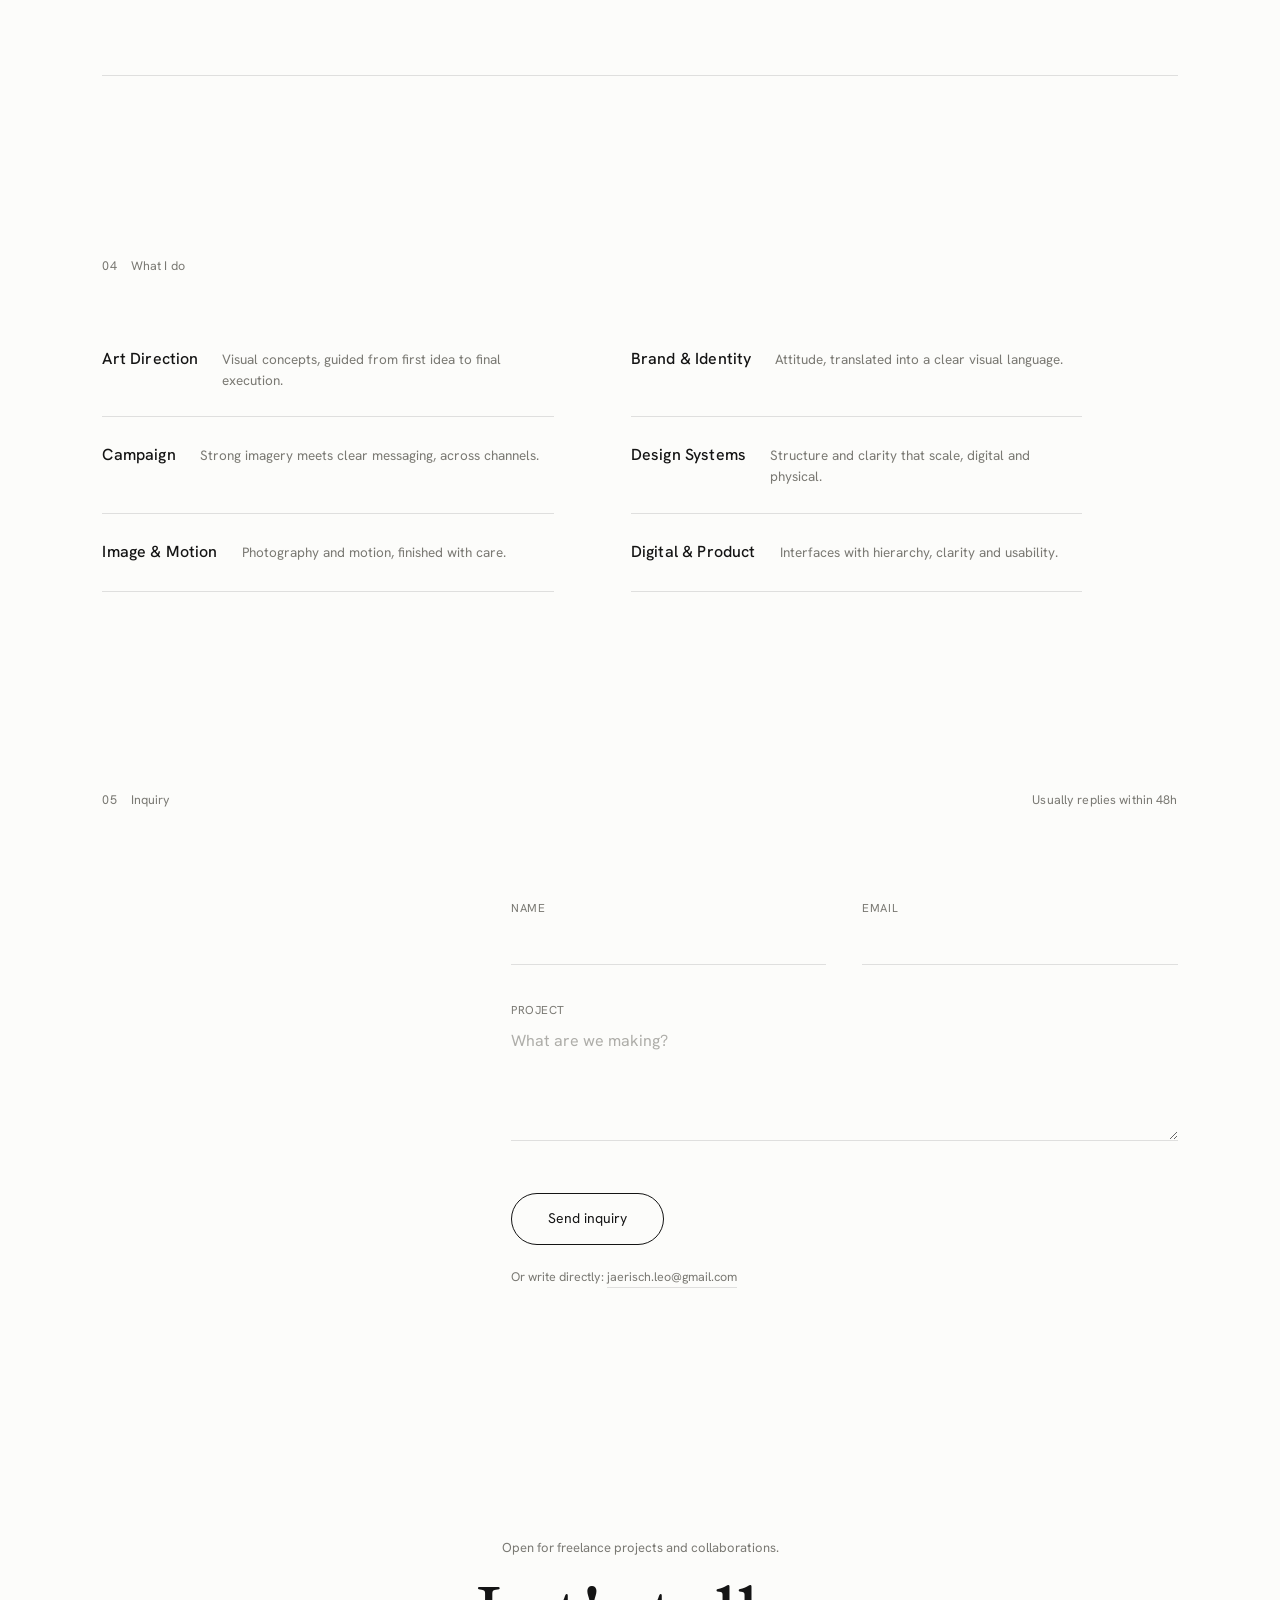
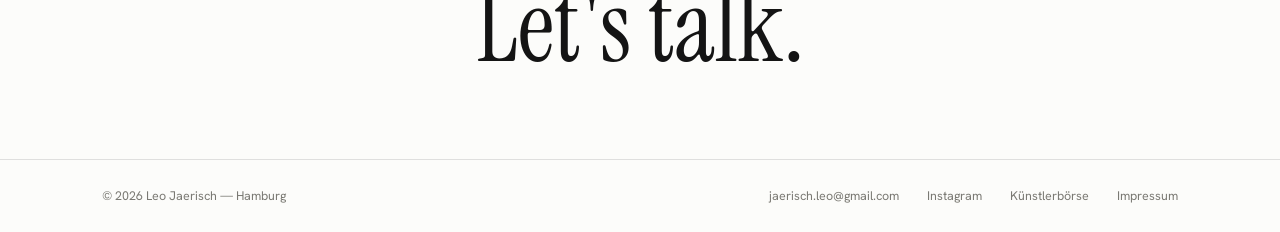
==== commit 3e292e43: "Headline behind tiles, native tile aspect ratios, earlier centered reel morph with background blur -" ====
--- a/index.html
+++ b/index.html
@@ -100,11 +100,11 @@
 .side.r{right:18px;transform:translateY(-50%);writing-mode:vertical-rl}
 
 /* ---------- hero collage ---------- */
-.hero{position:relative;height:185vh}
+.hero{position:relative;height:110vh;will-change:filter}
 .statement{
   position:sticky;top:0;height:100vh;
   display:flex;flex-direction:column;justify-content:center;align-items:center;
-  text-align:center;z-index:2;pointer-events:none;
+  text-align:center;z-index:1;pointer-events:none;
 }
 .statement h1{
   font-family:var(--serif);font-weight:400;letter-spacing:-.01em;
@@ -118,7 +118,7 @@
 .statement p{margin-top:22px;font-size:15px;color:var(--ink);opacity:0;animation:fade 1s ease .7s forwards}
 @keyframes fade{to{opacity:1}}
 
-.tiles{position:absolute;inset:0 var(--mx);z-index:1}
+.tiles{position:absolute;inset:0 var(--mx);z-index:2}
 .tile{
   position:absolute;border-radius:var(--r);overflow:hidden;
   will-change:transform;
@@ -503,8 +503,14 @@
       : `<img src="${t.src}" alt="${t.cap}" loading="lazy">`;
     const cls = t.type==="anchor" ? "tile reel-anchor" : "tile";
     const cap = t.cap ? `<figcaption>${t.cap}</figcaption>` : "";
+    /* ar = Startwert gegen Layout-Sprung; echtes Bildformat kommt per fitAspect */
     return `<figure class="${cls}" data-speed="${t.speed}" style="top:${t.top}%;left:${t.left}%;width:${t.w};aspect-ratio:${t.ar}">${media}${cap}</figure>`;
   }).join('');
+  /* Kachelformat an das native Seitenverhältnis des Bildes anpassen */
+  host.querySelectorAll('.tile img').forEach(img=>{
+    const fit = ()=>{ if(img.naturalWidth) img.parentElement.style.aspectRatio = img.naturalWidth+'/'+img.naturalHeight; };
+    img.complete ? fit() : img.addEventListener('load', fit);
+  });
 }
 renderTiles(HERO_TILES, document.getElementById('heroTiles'));
 renderTiles(BAND_TILES, document.getElementById('bandTiles'));
@@ -522,18 +528,24 @@
 addEventListener('scroll', ()=>{ target = scrollY }, {passive:true});
 const reduce = matchMedia('(prefers-reduced-motion: reduce)').matches;
 
-/* ---- Showreel: startet als Collage-Kachel und wächst auf Vollbild ----
-   0 → 0.85 der Reel-Strecke: Morph von Ankerposition zu Vollbild.
-   0.85 → 1: kurzes Verweilen im Vollbild, danach scrollt es normal weg. */
+/* ---- Showreel: startet als Collage-Kachel und wächst früh auf Vollbild ----
+   GROW = Anteil der Reel-Strecke fürs Wachsen (klein = wird früh groß).
+   Rest der Strecke: Vollbild-Verweilen, danach scrollt es normal weg.
+   Die Kachel wächst zentriert (Mittelpunkt → Bildschirmmitte), und der
+   Hintergrund (Hero-Collage) wird zunehmend unscharf für den Fokus. */
 const reelSec = document.querySelector('.reel');
 const reelMedia = document.getElementById('reelMedia');
 const reelAnchor = document.querySelector('.reel-anchor');
+const heroEl = document.querySelector('.hero');
+const GROW = 0.5, MAXBLUR = 16;
 if(reduce) reelSec.classList.add('static');
 function updateReel(){
+  if(reduce) return;
   const vw = innerWidth, vh = innerHeight;
   const raw = (scrollY - (reelSec.offsetTop - vh)) / reelSec.offsetHeight;
-  let p = Math.min(1, Math.max(0, raw / .85));
+  let p = Math.min(1, Math.max(0, raw / GROW));
   p = p*p*(3-2*p); /* smoothstep — startet und endet weich */
+  heroEl.style.filter = p>0 ? `blur(${(p*MAXBLUR).toFixed(1)}px)` : '';
   if(raw >= 1){
     /* Vollbild vorbei — ans Ende der Reel-Sektion heften, scrollt mit */
     reelMedia.style.position = 'absolute';
@@ -541,14 +553,21 @@
     reelMedia.style.top = (reelSec.offsetHeight - vh)+'px';
     reelMedia.style.width = vw+'px';
     reelMedia.style.height = vh+'px';
-  }else{
-    const a = reelAnchor.getBoundingClientRect();
-    reelMedia.style.position = 'fixed';
-    reelMedia.style.left = (a.left*(1-p)).toFixed(1)+'px';
-    reelMedia.style.top  = (a.top*(1-p)).toFixed(1)+'px';
-    reelMedia.style.width  = (a.width  + (vw-a.width)*p).toFixed(1)+'px';
-    reelMedia.style.height = (a.height + (vh-a.height)*p).toFixed(1)+'px';
+    reelMedia.style.borderRadius = '0px';
+    reelMedia.style.opacity = 1;
+    return;
   }
+  const a = reelAnchor.getBoundingClientRect();
+  const acx = a.left + a.width/2, acy = a.top + a.height/2;
+  const w = a.width  + (vw - a.width )*p;
+  const h = a.height + (vh - a.height)*p;
+  const cx = acx + (vw/2 - acx)*p;   /* Mittelpunkt wandert in die Bildmitte */
+  const cy = acy + (vh/2 - acy)*p;
+  reelMedia.style.position = 'fixed';
+  reelMedia.style.left = (cx - w/2).toFixed(1)+'px';
+  reelMedia.style.top  = (cy - h/2).toFixed(1)+'px';
+  reelMedia.style.width  = w.toFixed(1)+'px';
+  reelMedia.style.height = h.toFixed(1)+'px';
   reelMedia.style.borderRadius = ((1-p)*10).toFixed(1)+'px';
   reelMedia.style.opacity = 1;
 }
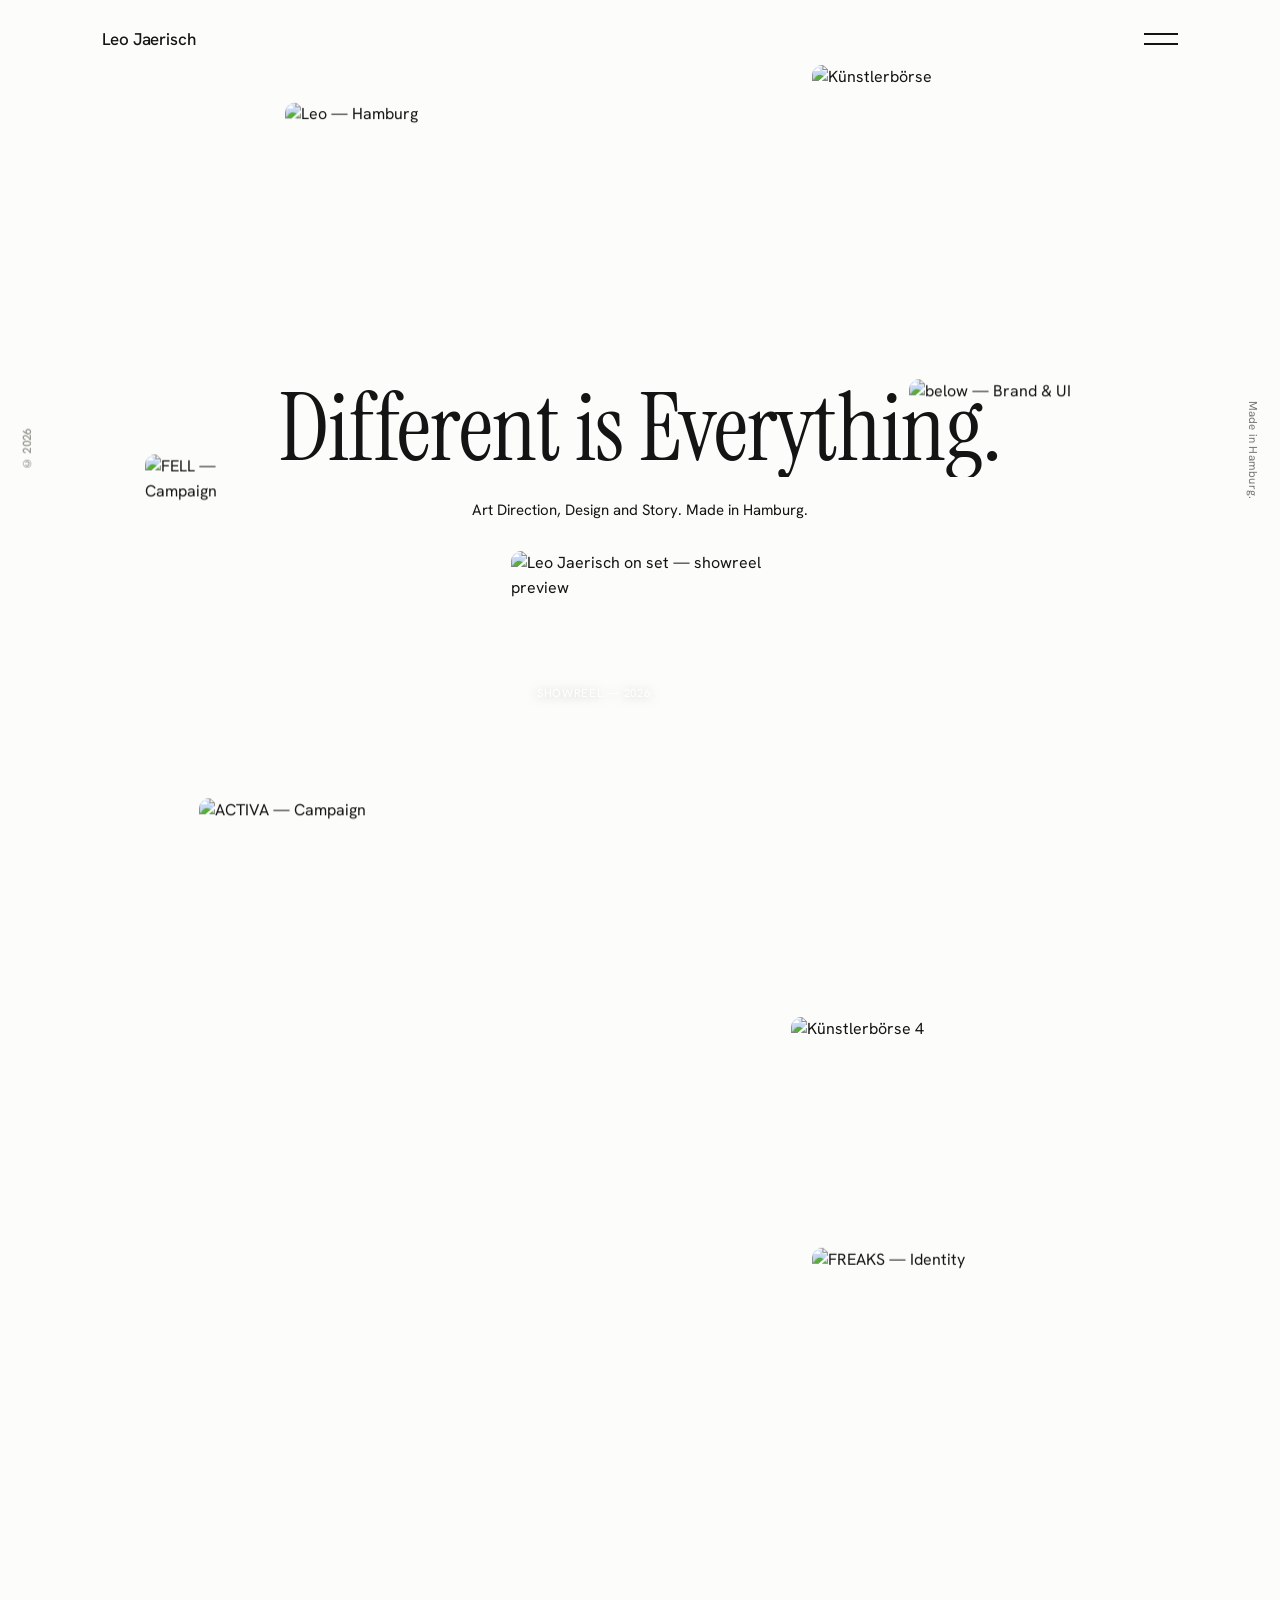
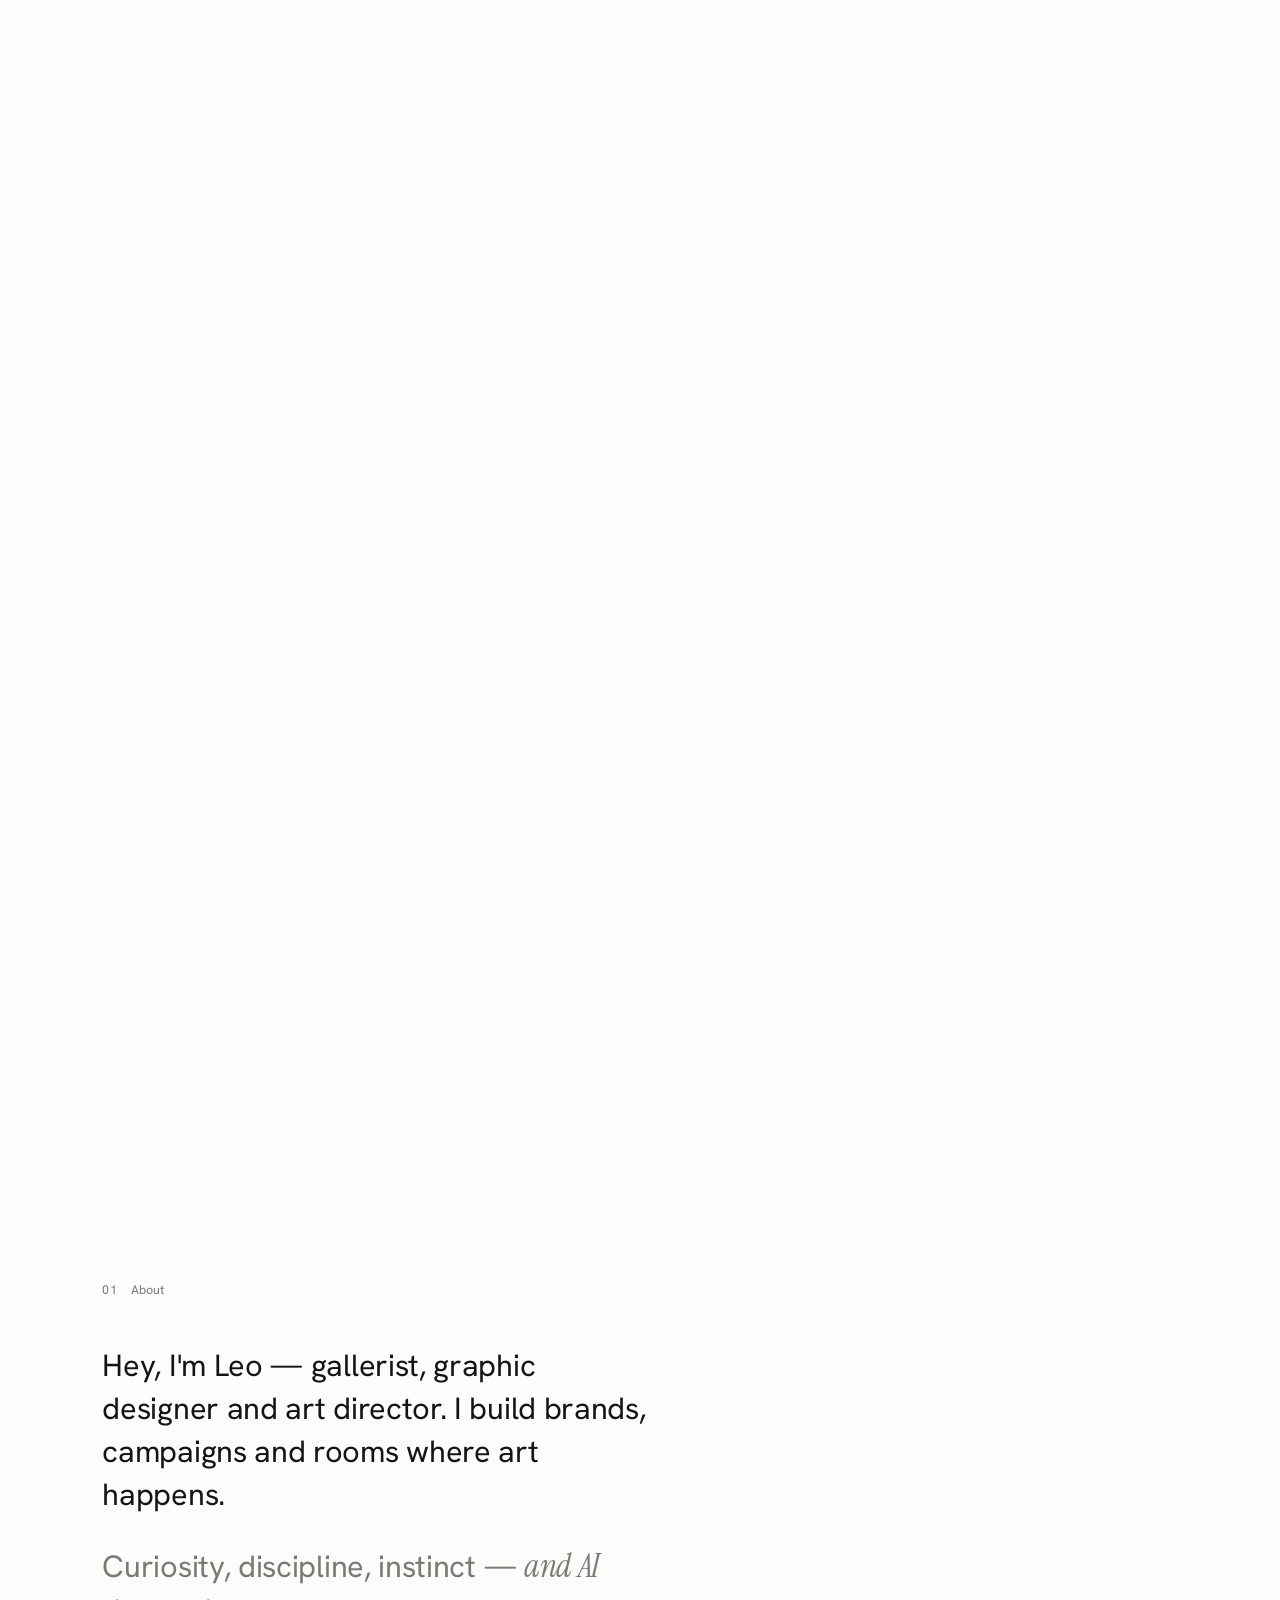
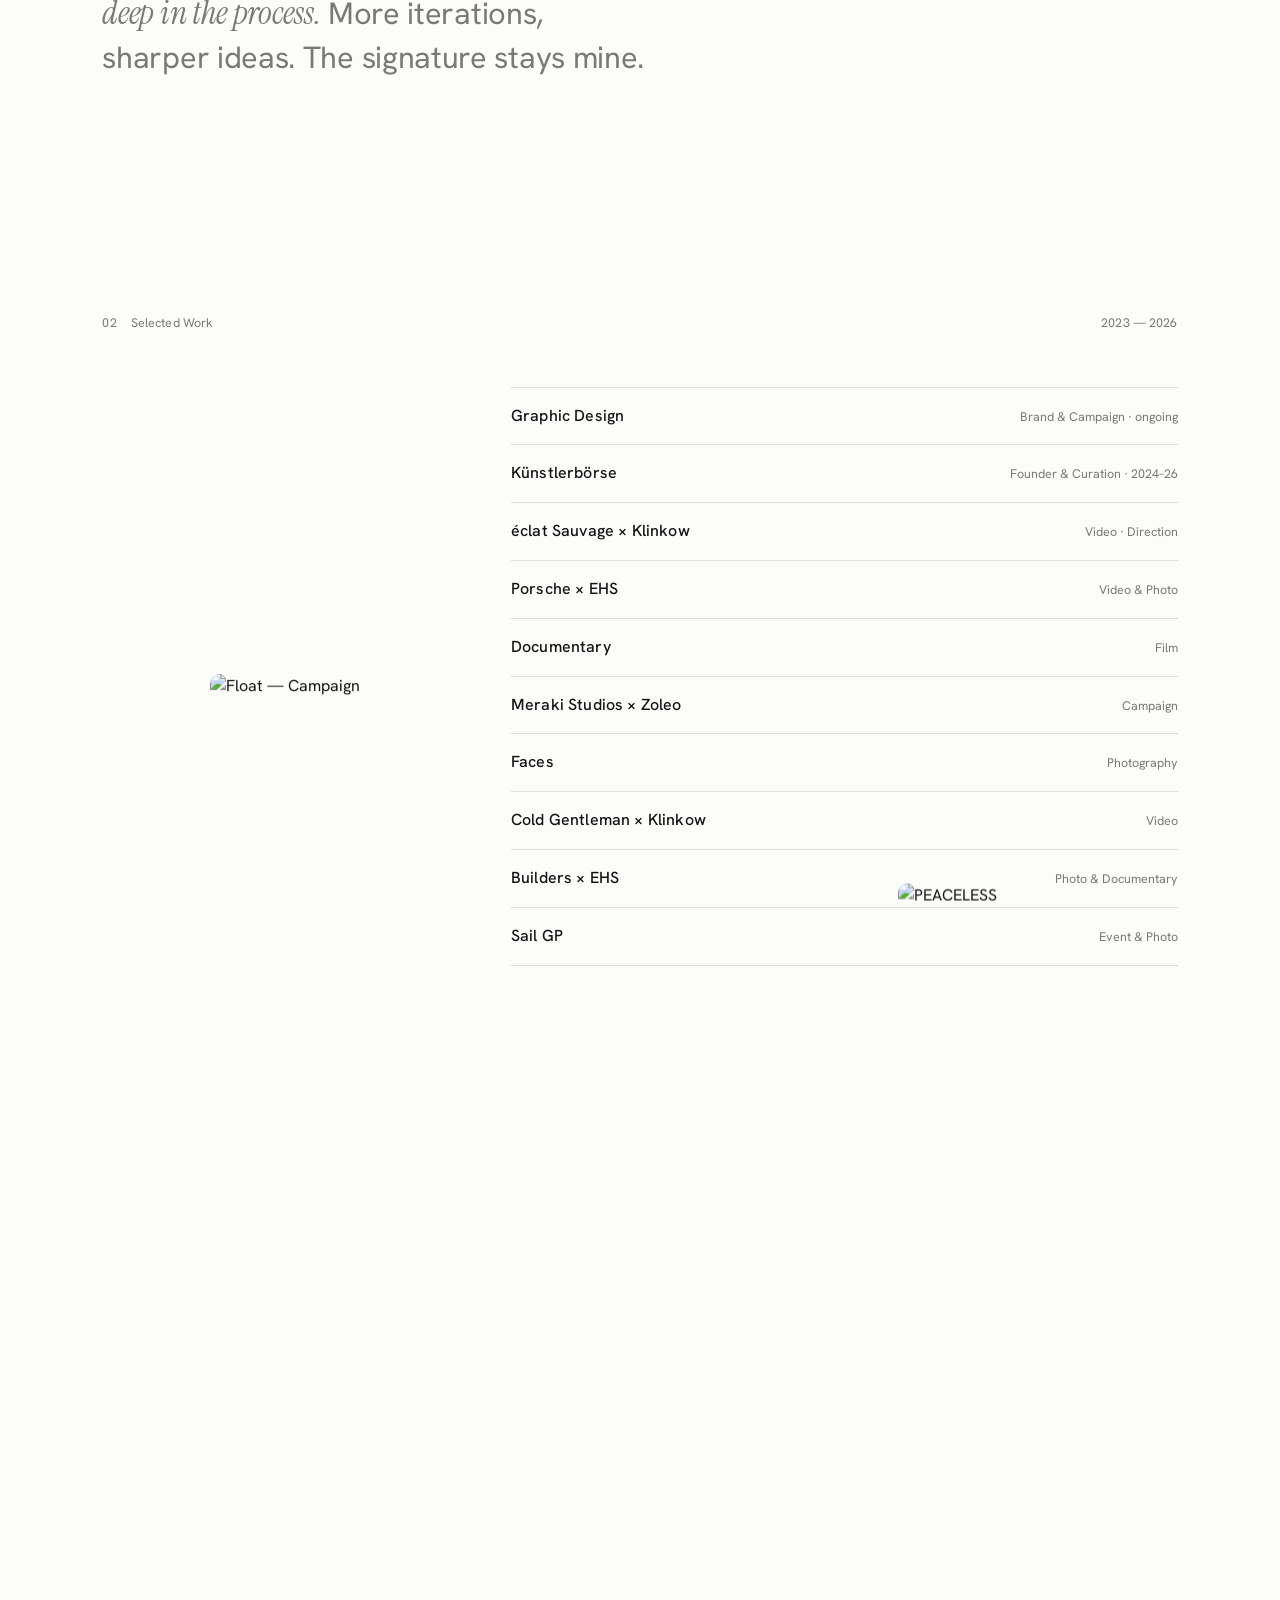
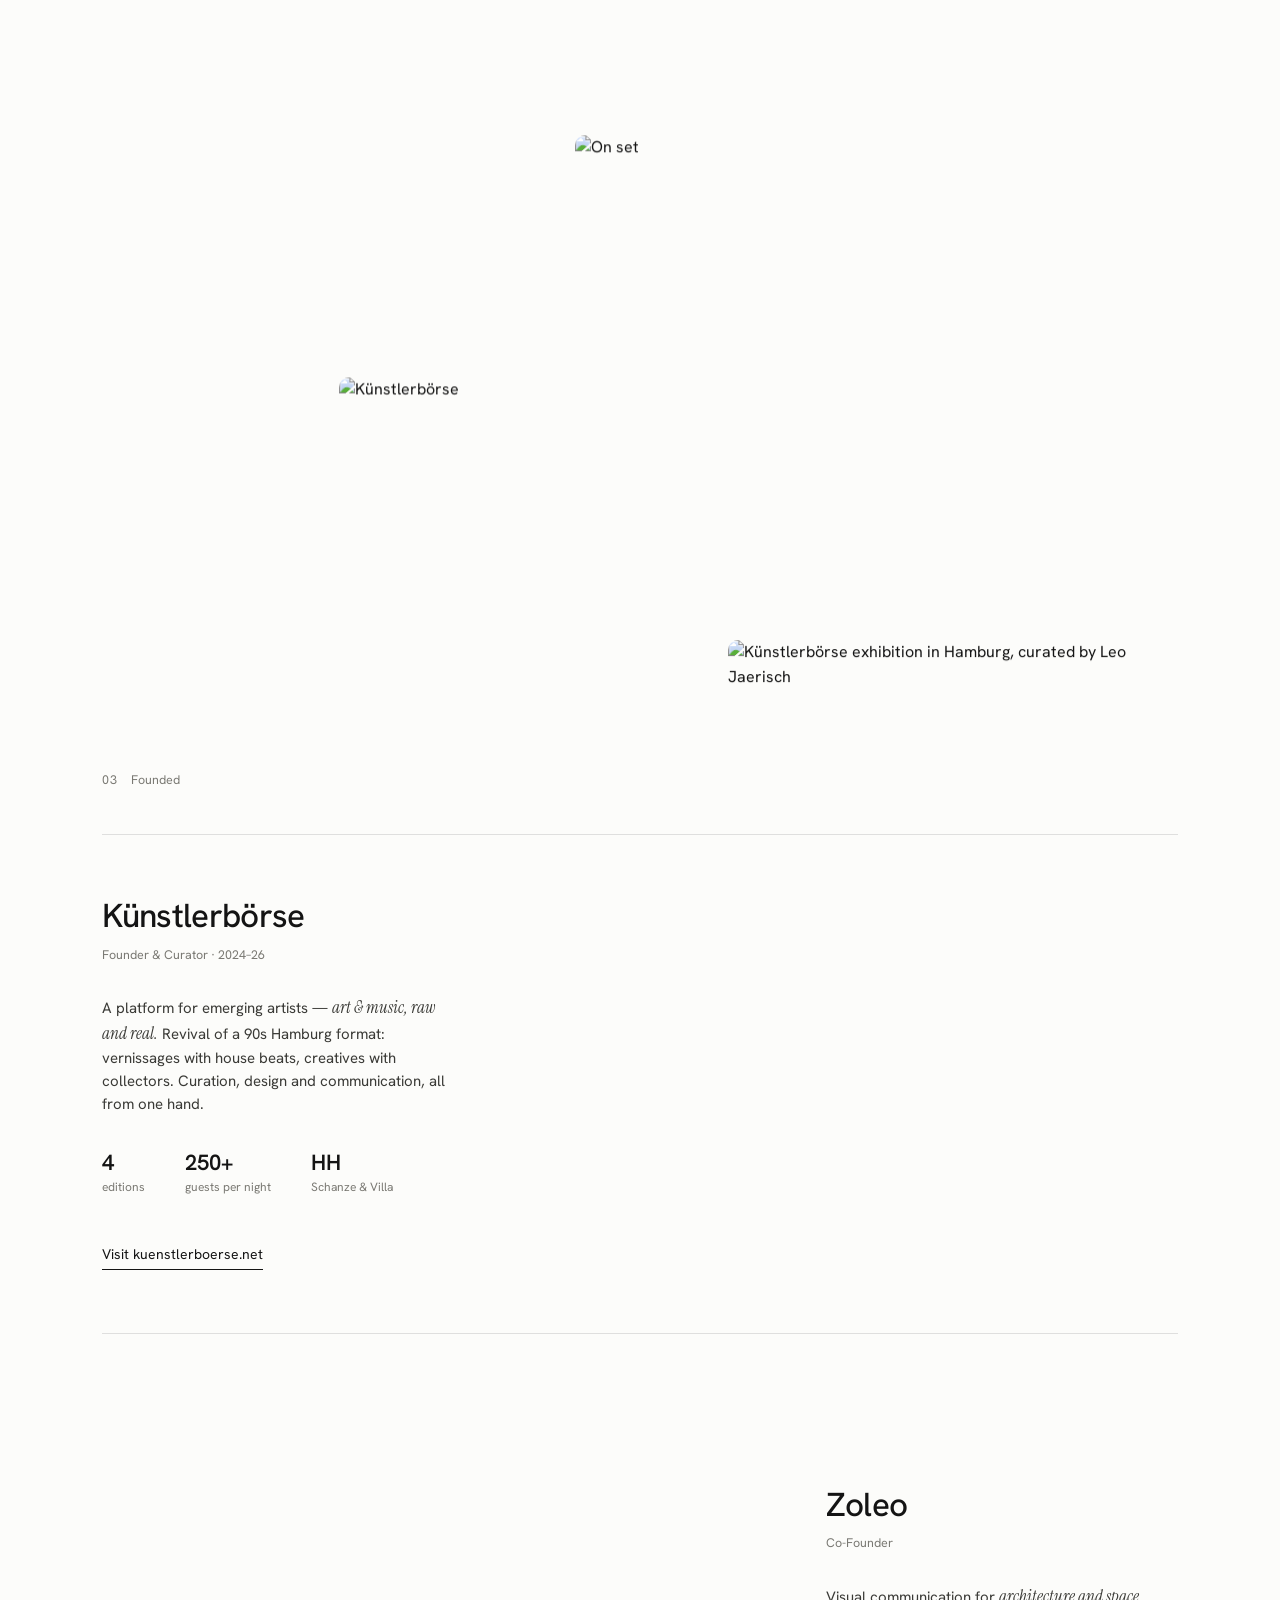
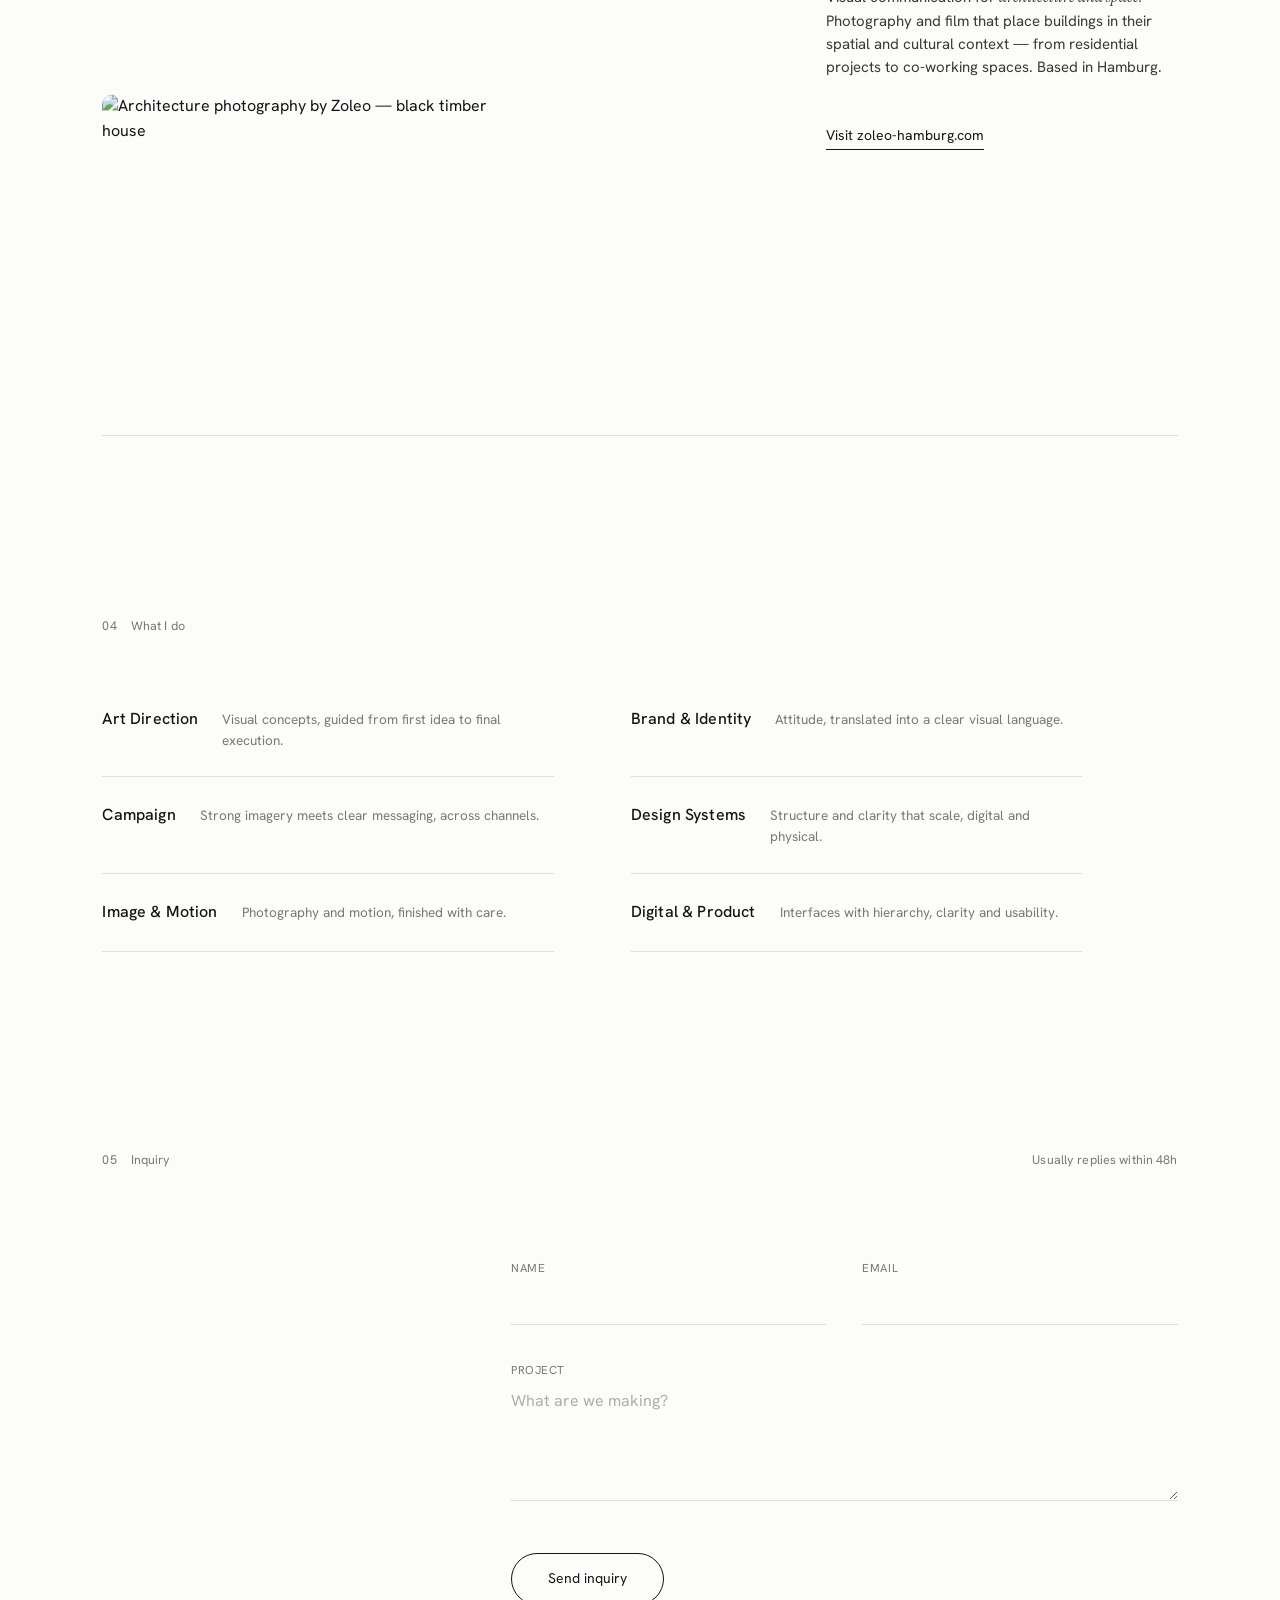
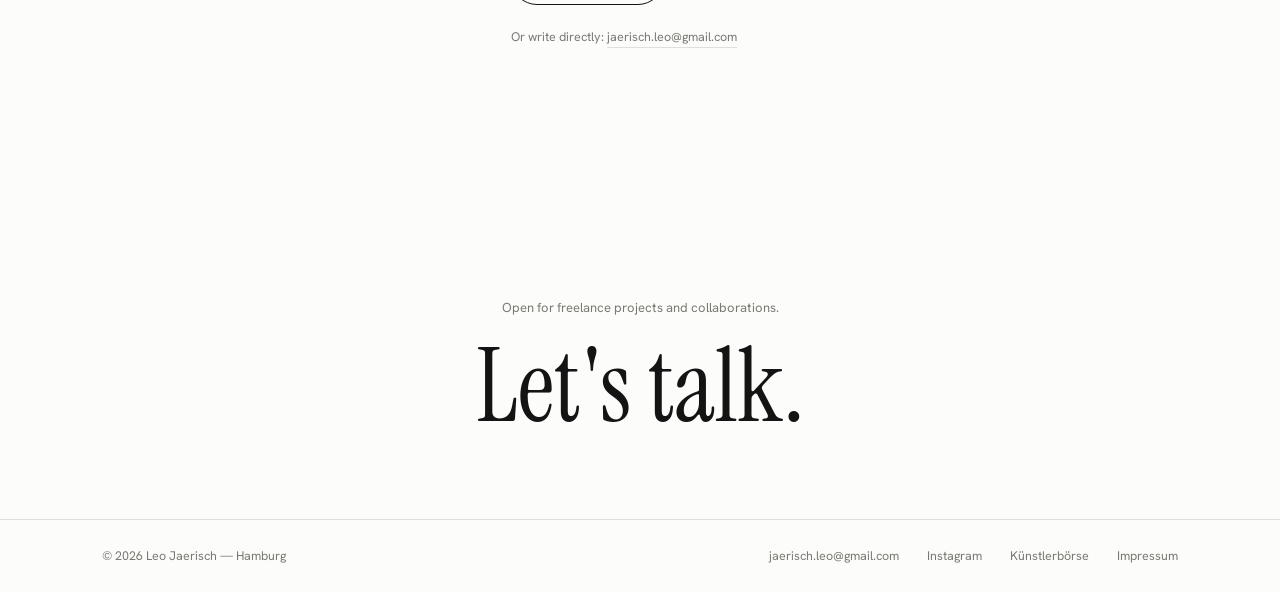
==== commit f38105cb: "Fix cluttered collage: airier hero framing the headline, reel grows over visible blurred collage - R" ====
--- a/index.html
+++ b/index.html
@@ -100,7 +100,7 @@
 .side.r{right:18px;transform:translateY(-50%);writing-mode:vertical-rl}
 
 /* ---------- hero collage ---------- */
-.hero{position:relative;height:110vh;will-change:filter}
+.hero{position:relative;height:170vh;will-change:filter}
 .statement{
   position:sticky;top:0;height:100vh;
   display:flex;flex-direction:column;justify-content:center;align-items:center;
@@ -139,7 +139,7 @@
 /* ---------- showreel ----------
    Startet als kleine Kachel in der Hero-Collage (.reel-anchor = unsichtbarer
    Platzhalter dort) und wächst beim Scrollen auf Vollbild. */
-.reel{position:relative;height:150vh}
+.reel{position:relative;height:130vh}
 .reel-anchor{visibility:hidden}
 .reel-media{
   position:fixed;left:0;top:0;z-index:5;overflow:hidden;border-radius:var(--r);
@@ -459,16 +459,16 @@
    top/left in %, w = Breite, speed = Parallax (-0.3 … 0.3)
    ============================================================ */
 const HERO_TILES = [
-  {type:"img", src:"https://images.squarespace-cdn.com/content/v1/68e00962ef80ff1b7a1b0833/1799e785-b4ff-48c2-933f-5ab3e25b10ab/Leo_Jaerisch.jpg", cap:"Leo — Hamburg", top:6,  left:14, w:"17vw", ar:"3/4",  speed:.16},
-  {type:"img", src:"https://images.squarespace-cdn.com/content/v1/68e00962ef80ff1b7a1b0833/ee3b25a9-5fc7-4a6e-8951-6accca708a54/WhatsApp+Image+2025-08-28+at+23.55.02+%281%29.jpeg", cap:"Künstlerbörse", top:9,  left:64, w:"21vw", ar:"16/10", speed:-.1},
-  {type:"img", src:"https://images.squarespace-cdn.com/content/v1/68e00962ef80ff1b7a1b0833/fdaf24a9-95d7-4383-aad5-acce2f50c20a/FELL_Feed_Faces.png", cap:"FELL — Campaign", top:34, left:6,  w:"13vw", ar:"4/5",  speed:-.14},
-  {type:"img", src:"https://images.squarespace-cdn.com/content/v1/68e00962ef80ff1b7a1b0833/c72e2bea-c415-4bde-9ca4-6b0ebc7a8946/below-06.png", cap:"below — Brand & UI", top:38, left:71, w:"19vw", ar:"16/10", speed:.12},
-  {type:"img", src:"https://images.squarespace-cdn.com/content/v1/68e00962ef80ff1b7a1b0833/1413a9d0-2ba7-4857-a9bb-44f139882873/ACTIVA-02.png", cap:"ACTIVA — Campaign", top:58, left:16, w:"15vw", ar:"1/1",  speed:.2},
-  {type:"img", src:"https://images.squarespace-cdn.com/content/v1/68e00962ef80ff1b7a1b0833/ddf187bb-f50f-40bc-9d42-98a4792e8257/WhatsApp+Image+2025-08-28+at+23.55.05.jpeg", cap:"Künstlerbörse 4", top:63, left:56, w:"16vw", ar:"4/5", speed:-.08},
+  {type:"img", src:"https://images.squarespace-cdn.com/content/v1/68e00962ef80ff1b7a1b0833/1799e785-b4ff-48c2-933f-5ab3e25b10ab/Leo_Jaerisch.jpg", cap:"Leo — Hamburg", top:4,  left:17, w:"14vw", speed:.16},
+  {type:"img", src:"https://images.squarespace-cdn.com/content/v1/68e00962ef80ff1b7a1b0833/ee3b25a9-5fc7-4a6e-8951-6accca708a54/WhatsApp+Image+2025-08-28+at+23.55.02+%281%29.jpeg", cap:"Künstlerbörse", top:6,  left:66, w:"18vw", speed:-.1},
+  {type:"img", src:"https://images.squarespace-cdn.com/content/v1/68e00962ef80ff1b7a1b0833/fdaf24a9-95d7-4383-aad5-acce2f50c20a/FELL_Feed_Faces.png", cap:"FELL — Campaign", top:29, left:4,  w:"11vw", speed:-.14},
+  {type:"img", src:"https://images.squarespace-cdn.com/content/v1/68e00962ef80ff1b7a1b0833/c72e2bea-c415-4bde-9ca4-6b0ebc7a8946/below-06.png", cap:"below — Brand & UI", top:25, left:75, w:"16vw", speed:.12},
+  {type:"img", src:"https://images.squarespace-cdn.com/content/v1/68e00962ef80ff1b7a1b0833/1413a9d0-2ba7-4857-a9bb-44f139882873/ACTIVA-02.png", cap:"ACTIVA — Campaign", top:58, left:9, w:"14vw", speed:.2},
+  {type:"img", src:"https://images.squarespace-cdn.com/content/v1/68e00962ef80ff1b7a1b0833/ddf187bb-f50f-40bc-9d42-98a4792e8257/WhatsApp+Image+2025-08-28+at+23.55.05.jpeg", cap:"Künstlerbörse 4", top:63, left:64, w:"15vw", speed:-.08},
   /* Ankerplatz fürs Showreel — hier "liegt" die Reel-Kachel in der Collage,
      bevor sie beim Scrollen auf Vollbild wächst (Position/Größe hier tunen): */
-  {type:"anchor", top:42, left:37, w:"26vw", ar:"16/9", speed:0},
-  {type:"img", src:"https://images.squarespace-cdn.com/content/v1/68e00962ef80ff1b7a1b0833/6eb94636-6d2a-4716-bc03-03b10950f9c1/FREAK-02.jpeg", cap:"FREAKS — Identity", top:86, left:70, w:"16vw", ar:"16/10", speed:.06},
+  {type:"anchor", top:36, left:38, w:"24vw", ar:"16/9", speed:0},
+  {type:"img", src:"https://images.squarespace-cdn.com/content/v1/68e00962ef80ff1b7a1b0833/6eb94636-6d2a-4716-bc03-03b10950f9c1/FREAK-02.jpeg", cap:"FREAKS — Identity", top:85, left:66, w:"14vw", speed:.06},
 ];
 const BAND_TILES = [
   {type:"img", src:"https://images.squarespace-cdn.com/content/v1/68e00962ef80ff1b7a1b0833/e12d24a4-cd72-4e98-a27a-38b276d36588/Float_Banking.png", cap:"Float — Campaign", top:4,  left:10, w:"15vw", ar:"4/5", speed:.14},
@@ -503,8 +503,8 @@
       : `<img src="${t.src}" alt="${t.cap}" loading="lazy">`;
     const cls = t.type==="anchor" ? "tile reel-anchor" : "tile";
     const cap = t.cap ? `<figcaption>${t.cap}</figcaption>` : "";
-    /* ar = Startwert gegen Layout-Sprung; echtes Bildformat kommt per fitAspect */
-    return `<figure class="${cls}" data-speed="${t.speed}" style="top:${t.top}%;left:${t.left}%;width:${t.w};aspect-ratio:${t.ar}">${media}${cap}</figure>`;
+    /* ar nur Fallback gegen Layout-Sprung; echtes Bildformat kommt per fitAspect */
+    return `<figure class="${cls}" data-speed="${t.speed}" style="top:${t.top}%;left:${t.left}%;width:${t.w};aspect-ratio:${t.ar||'1/1'}">${media}${cap}</figure>`;
   }).join('');
   /* Kachelformat an das native Seitenverhältnis des Bildes anpassen */
   host.querySelectorAll('.tile img').forEach(img=>{
@@ -537,16 +537,21 @@
 const reelMedia = document.getElementById('reelMedia');
 const reelAnchor = document.querySelector('.reel-anchor');
 const heroEl = document.querySelector('.hero');
-const GROW = 0.5, MAXBLUR = 16;
+const MAXBLUR = 16;
 if(reduce) reelSec.classList.add('static');
 function updateReel(){
   if(reduce) return;
   const vw = innerWidth, vh = innerHeight;
-  const raw = (scrollY - (reelSec.offsetTop - vh)) / reelSec.offsetHeight;
-  let p = Math.min(1, Math.max(0, raw / GROW));
+  /* Wachstum früh + unabhängig von der Hero-Höhe (fixe Viewport-Anteile,
+     damit es auf Desktop wie Mobile gleich früh startet):
+     startet nach 0.2 Viewports Scroll, Vollbild nach weiteren ~0.95. */
+  const growStartY = vh*0.2;
+  const growLen    = vh*0.95;
+  const pinY       = reelSec.offsetTop + reelSec.offsetHeight - vh;
+  let p = Math.min(1, Math.max(0, (scrollY - growStartY) / growLen));
   p = p*p*(3-2*p); /* smoothstep — startet und endet weich */
   heroEl.style.filter = p>0 ? `blur(${(p*MAXBLUR).toFixed(1)}px)` : '';
-  if(raw >= 1){
+  if(scrollY >= pinY){
     /* Vollbild vorbei — ans Ende der Reel-Sektion heften, scrollt mit */
     reelMedia.style.position = 'absolute';
     reelMedia.style.left = '0px';
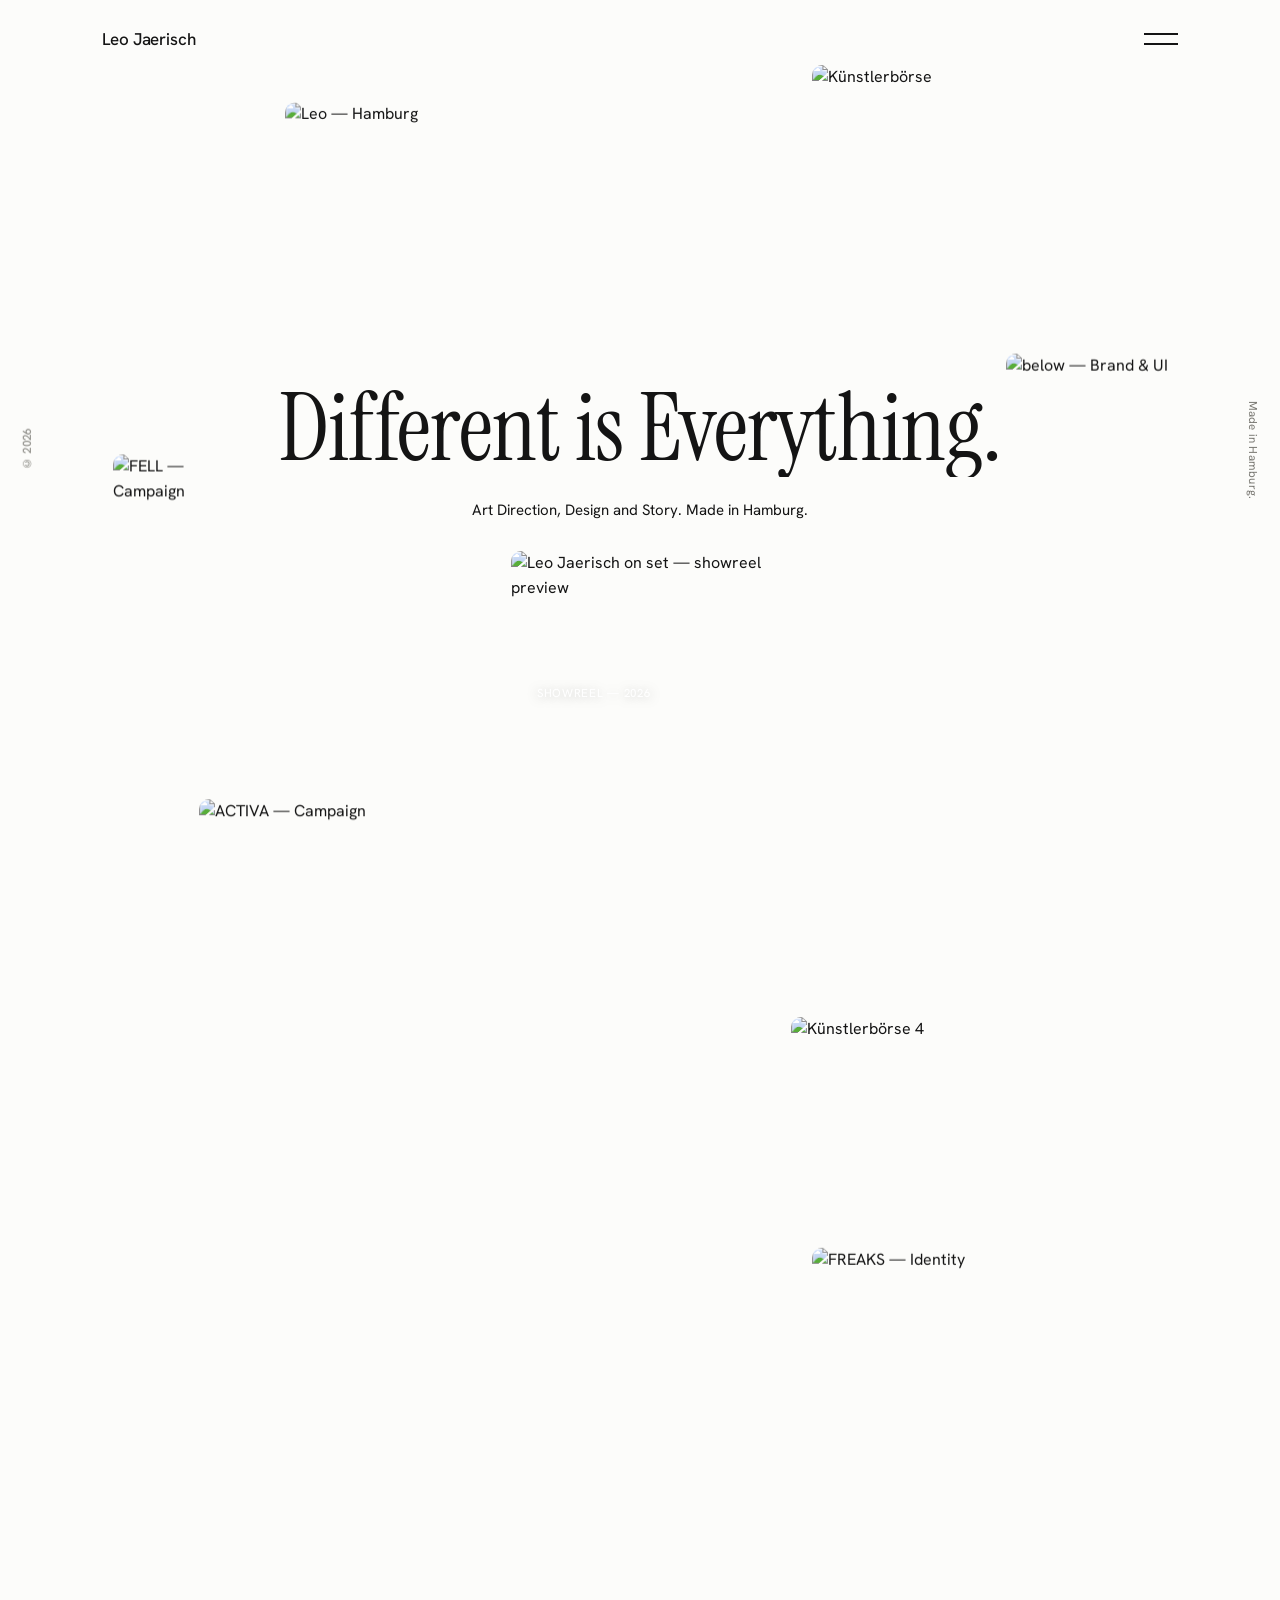
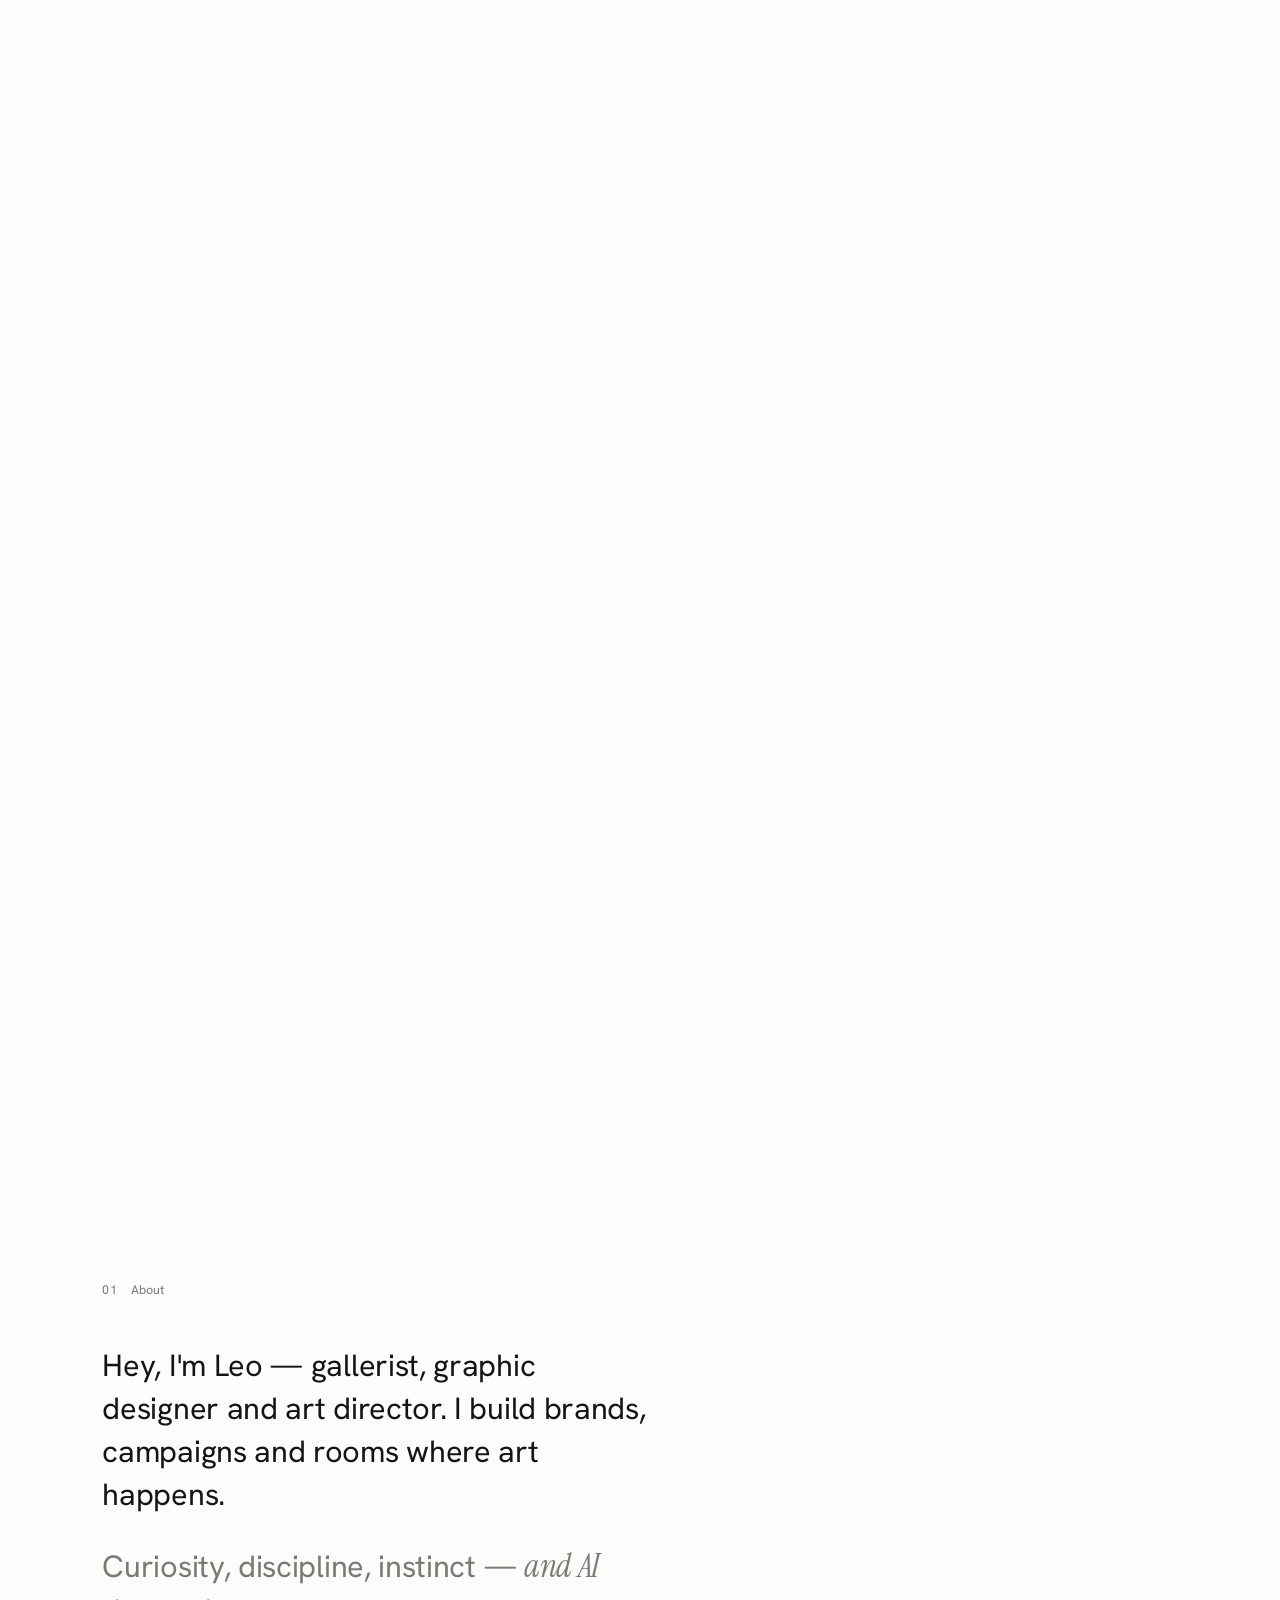
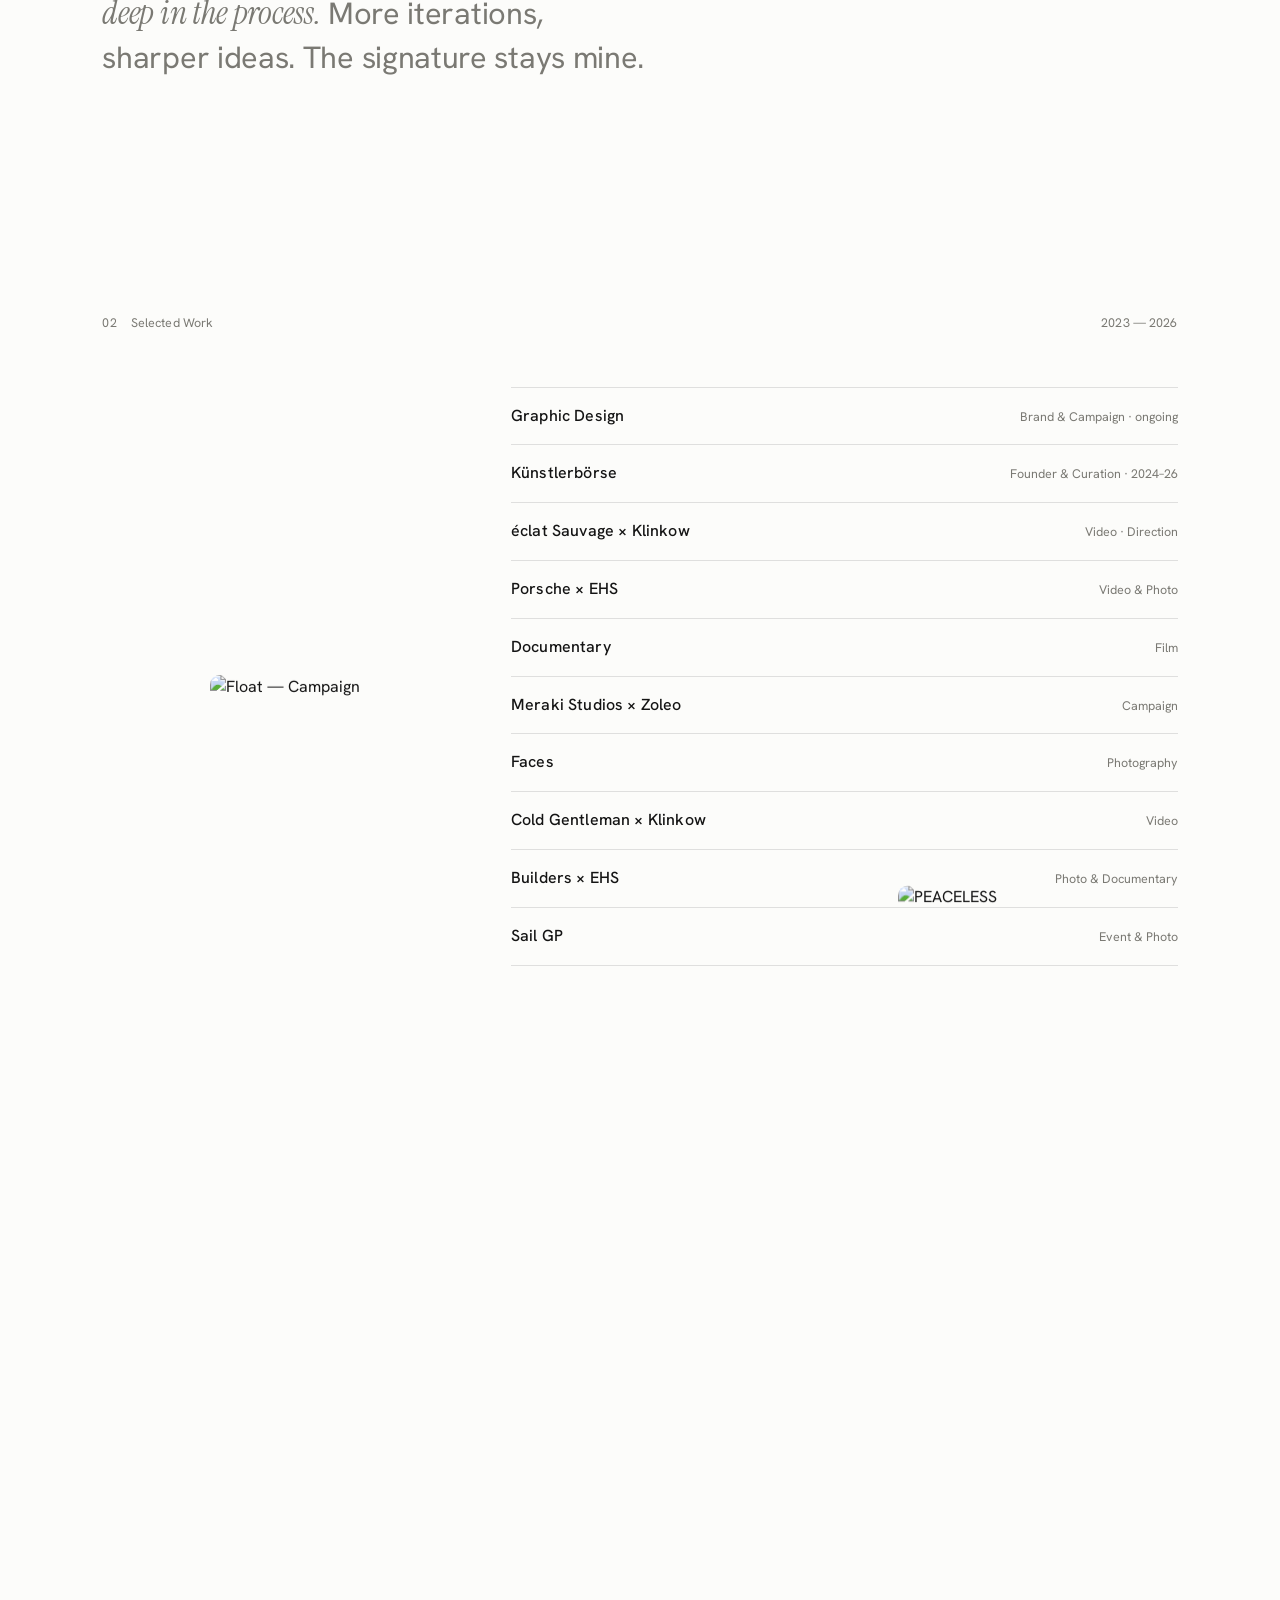
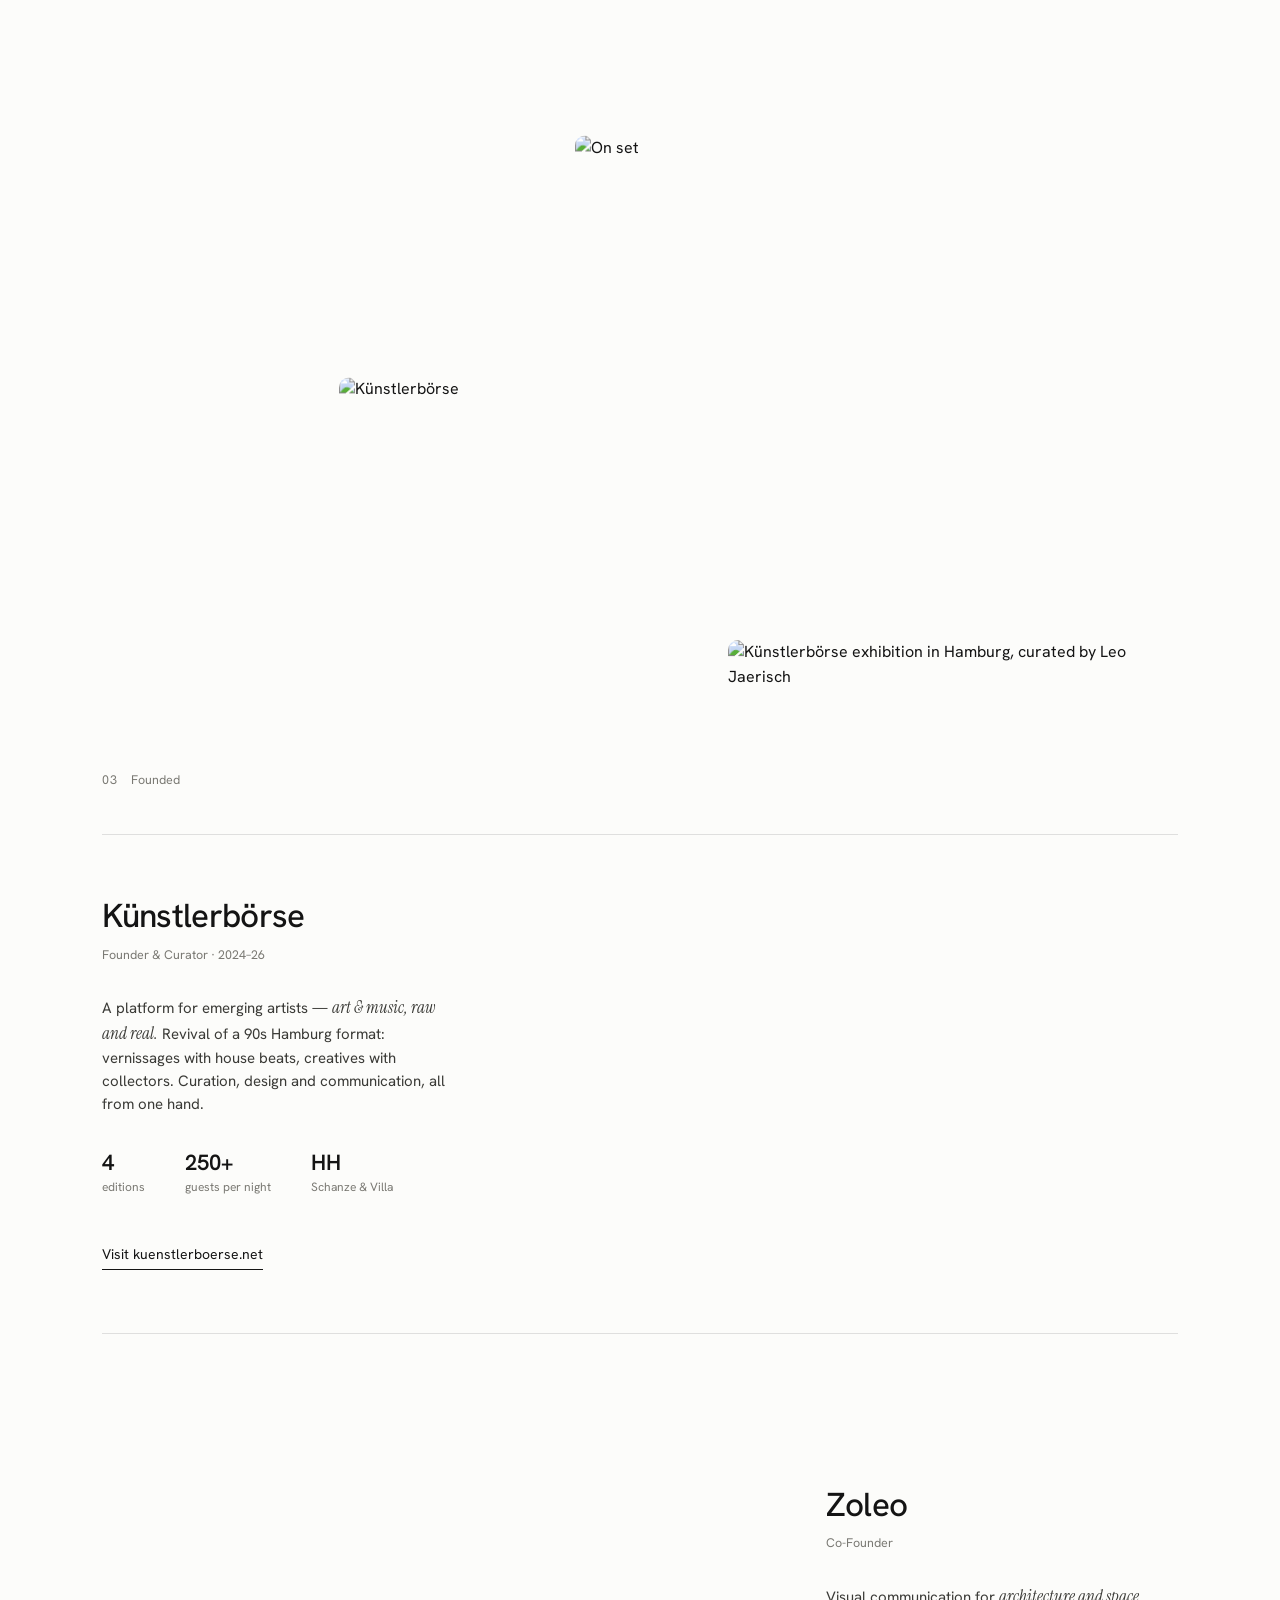
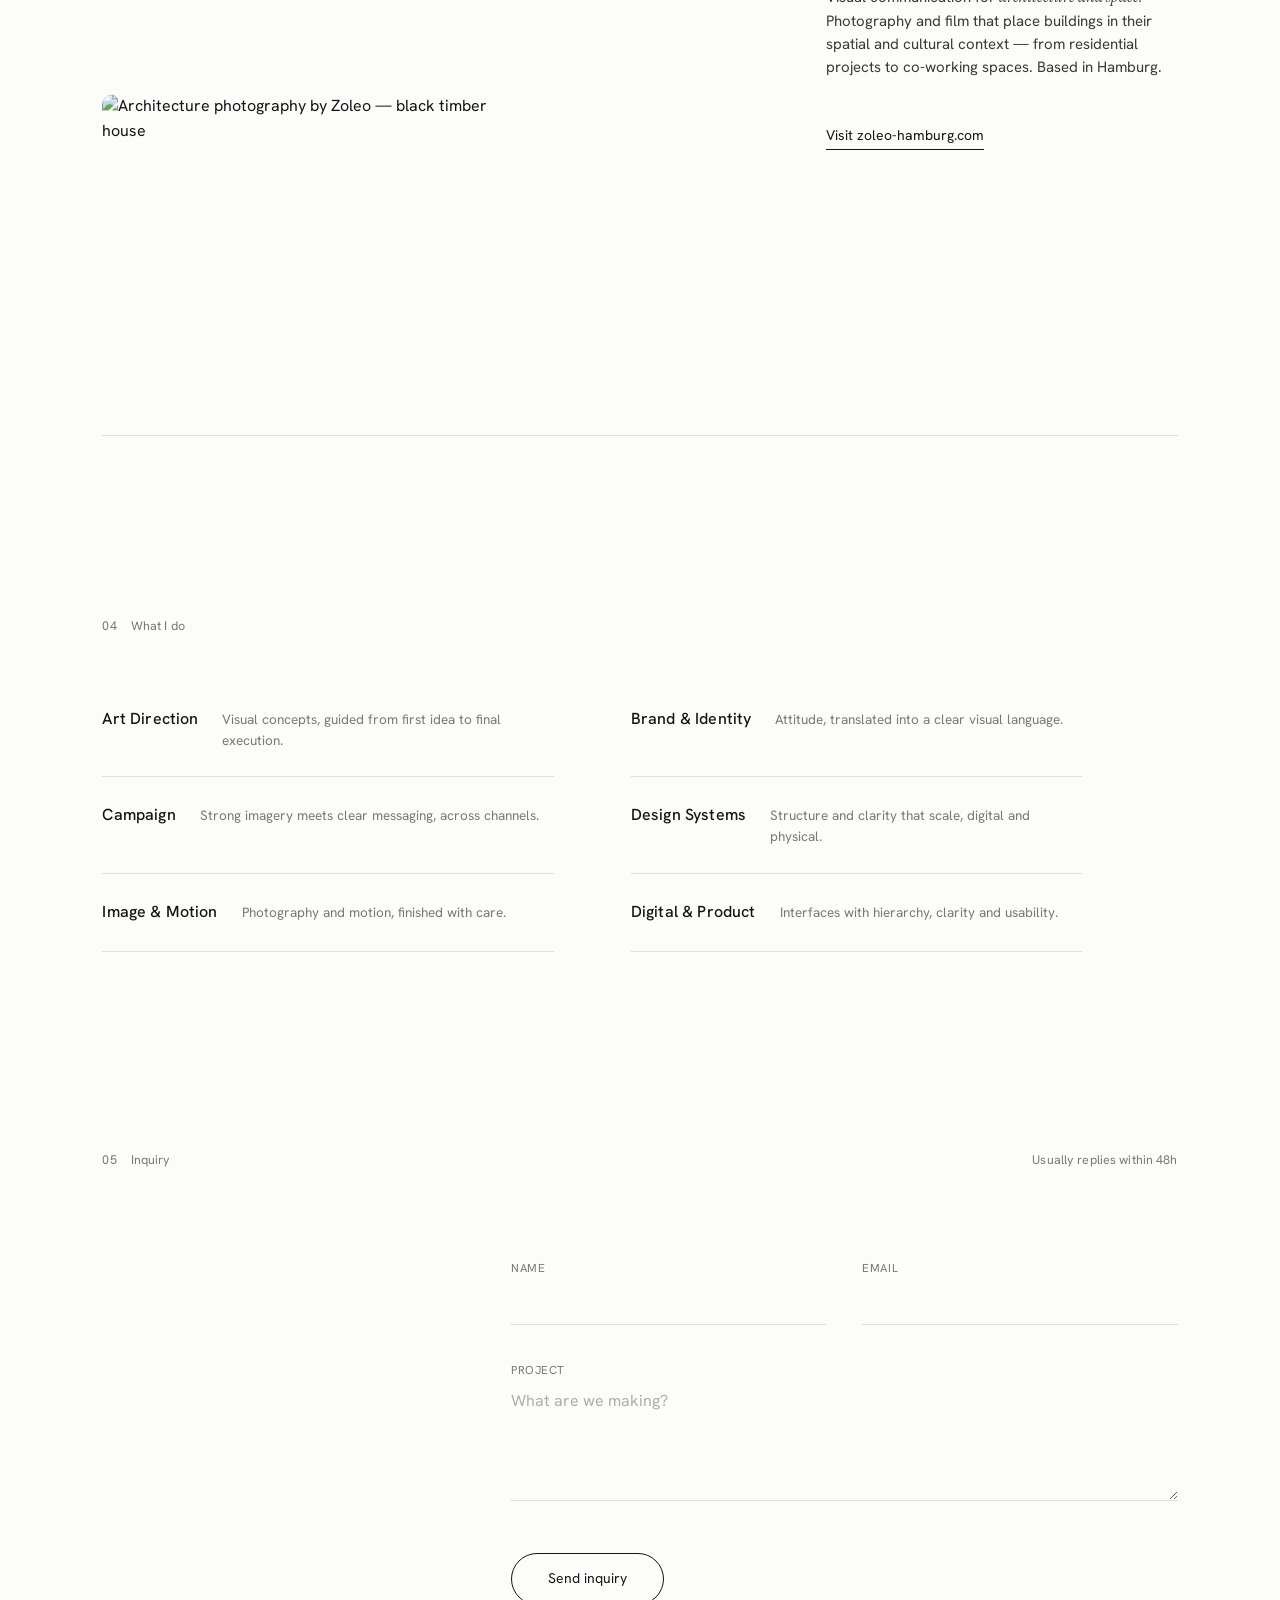
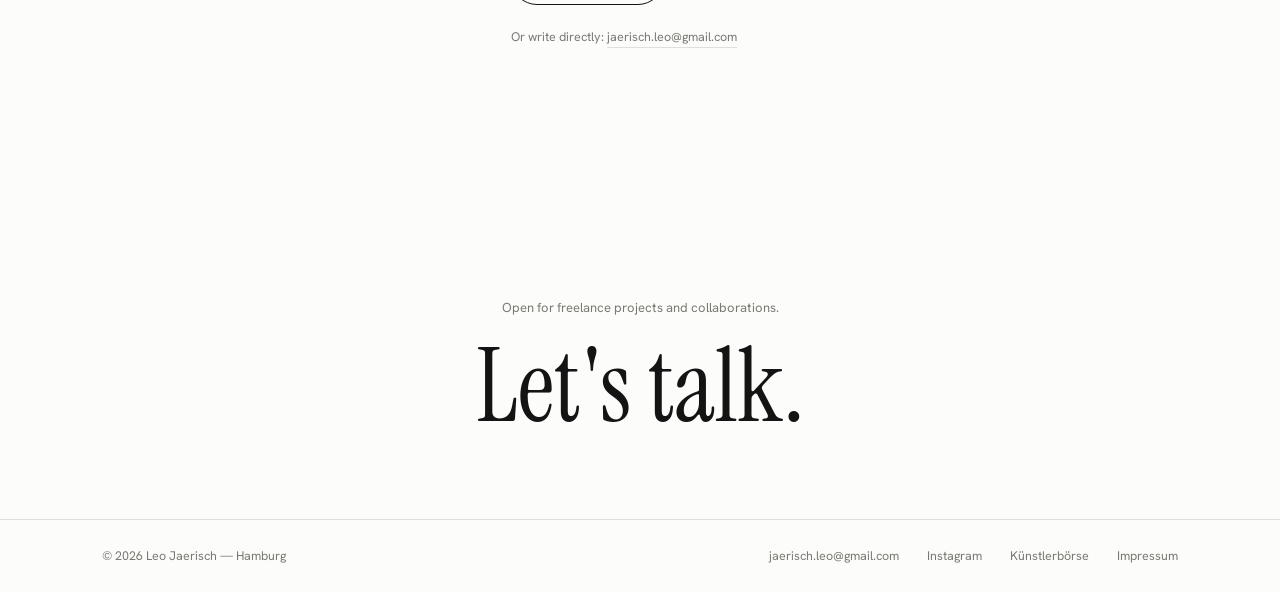
==== commit 762dfc17: "Keep headline clear at rest: nudge flanking tiles off the text Text stays on the bottom layer (tiles" ====
--- a/index.html
+++ b/index.html
@@ -461,8 +461,8 @@
 const HERO_TILES = [
   {type:"img", src:"https://images.squarespace-cdn.com/content/v1/68e00962ef80ff1b7a1b0833/1799e785-b4ff-48c2-933f-5ab3e25b10ab/Leo_Jaerisch.jpg", cap:"Leo — Hamburg", top:4,  left:17, w:"14vw", speed:.16},
   {type:"img", src:"https://images.squarespace-cdn.com/content/v1/68e00962ef80ff1b7a1b0833/ee3b25a9-5fc7-4a6e-8951-6accca708a54/WhatsApp+Image+2025-08-28+at+23.55.02+%281%29.jpeg", cap:"Künstlerbörse", top:6,  left:66, w:"18vw", speed:-.1},
-  {type:"img", src:"https://images.squarespace-cdn.com/content/v1/68e00962ef80ff1b7a1b0833/fdaf24a9-95d7-4383-aad5-acce2f50c20a/FELL_Feed_Faces.png", cap:"FELL — Campaign", top:29, left:4,  w:"11vw", speed:-.14},
-  {type:"img", src:"https://images.squarespace-cdn.com/content/v1/68e00962ef80ff1b7a1b0833/c72e2bea-c415-4bde-9ca4-6b0ebc7a8946/below-06.png", cap:"below — Brand & UI", top:25, left:75, w:"16vw", speed:.12},
+  {type:"img", src:"https://images.squarespace-cdn.com/content/v1/68e00962ef80ff1b7a1b0833/fdaf24a9-95d7-4383-aad5-acce2f50c20a/FELL_Feed_Faces.png", cap:"FELL — Campaign", top:29, left:1,  w:"11vw", speed:-.14},
+  {type:"img", src:"https://images.squarespace-cdn.com/content/v1/68e00962ef80ff1b7a1b0833/c72e2bea-c415-4bde-9ca4-6b0ebc7a8946/below-06.png", cap:"below — Brand & UI", top:23, left:84, w:"13vw", speed:.12},
   {type:"img", src:"https://images.squarespace-cdn.com/content/v1/68e00962ef80ff1b7a1b0833/1413a9d0-2ba7-4857-a9bb-44f139882873/ACTIVA-02.png", cap:"ACTIVA — Campaign", top:58, left:9, w:"14vw", speed:.2},
   {type:"img", src:"https://images.squarespace-cdn.com/content/v1/68e00962ef80ff1b7a1b0833/ddf187bb-f50f-40bc-9d42-98a4792e8257/WhatsApp+Image+2025-08-28+at+23.55.05.jpeg", cap:"Künstlerbörse 4", top:63, left:64, w:"15vw", speed:-.08},
   /* Ankerplatz fürs Showreel — hier "liegt" die Reel-Kachel in der Collage,
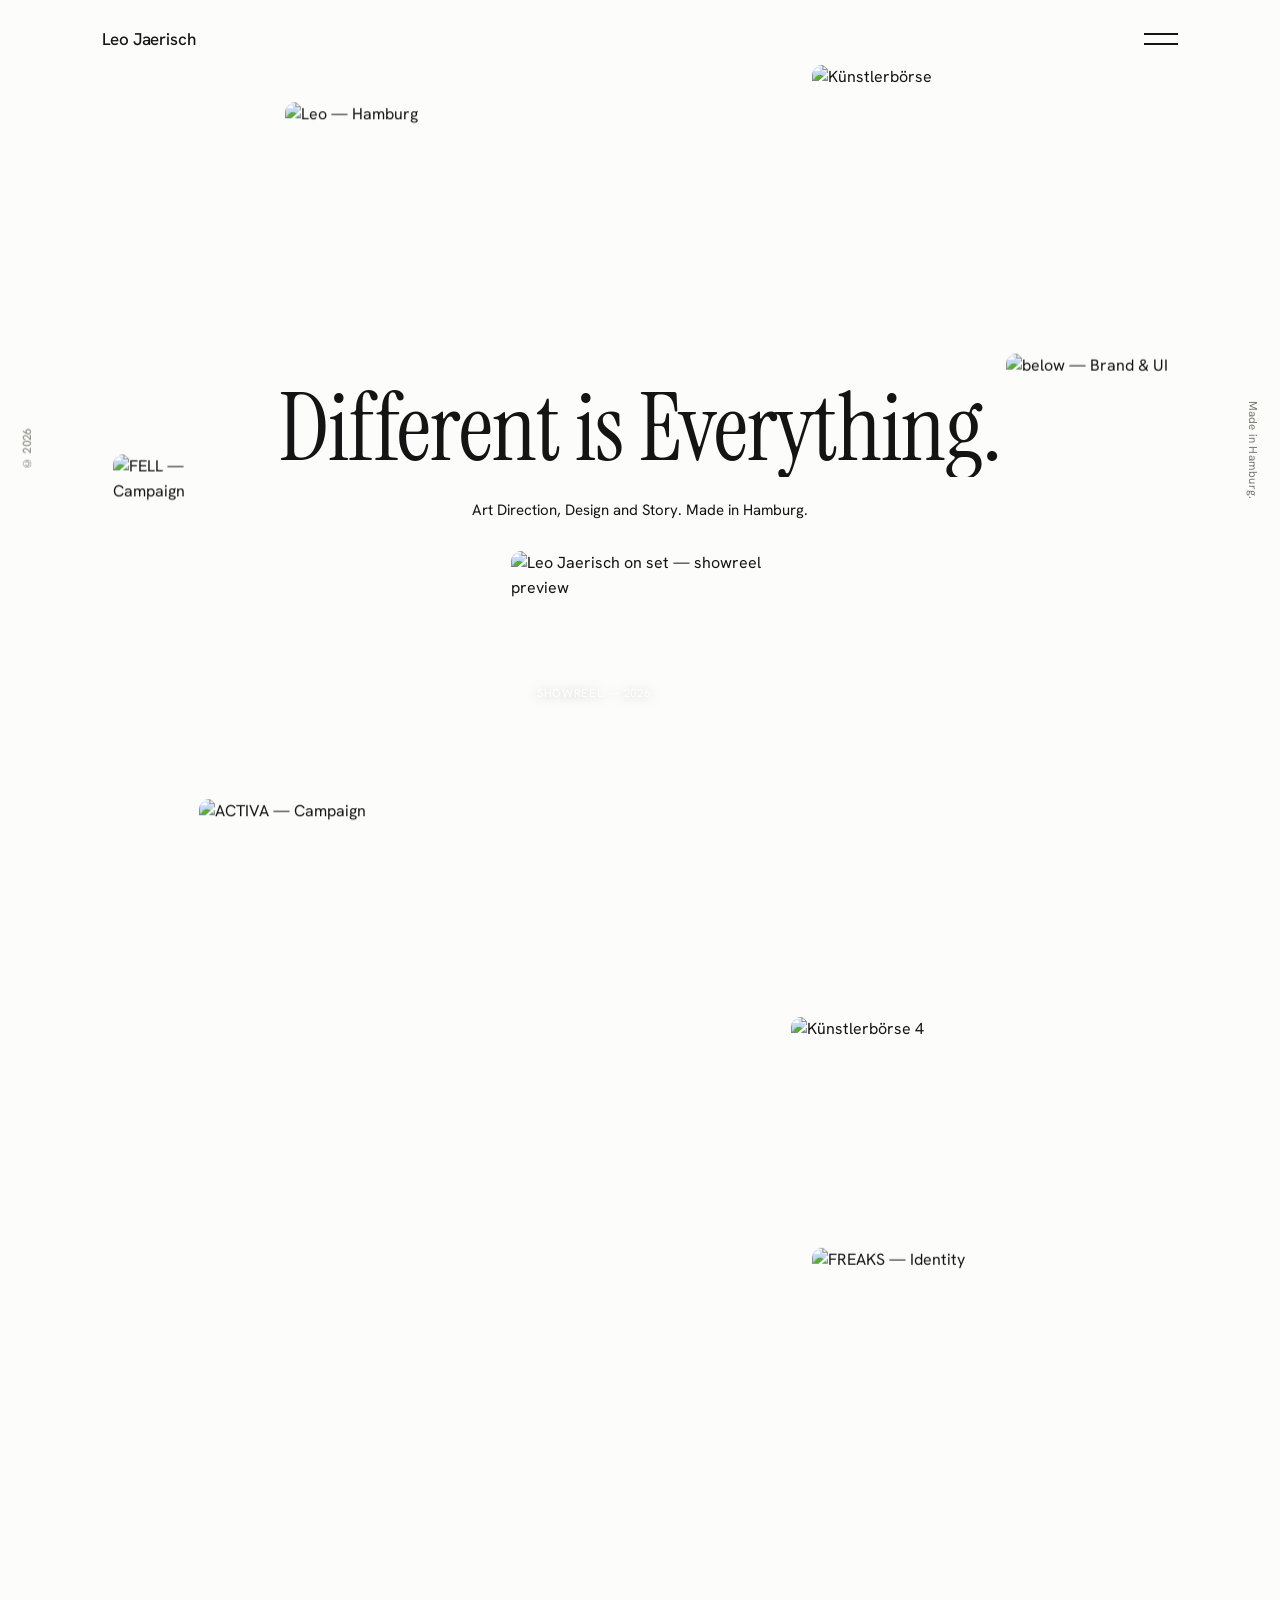
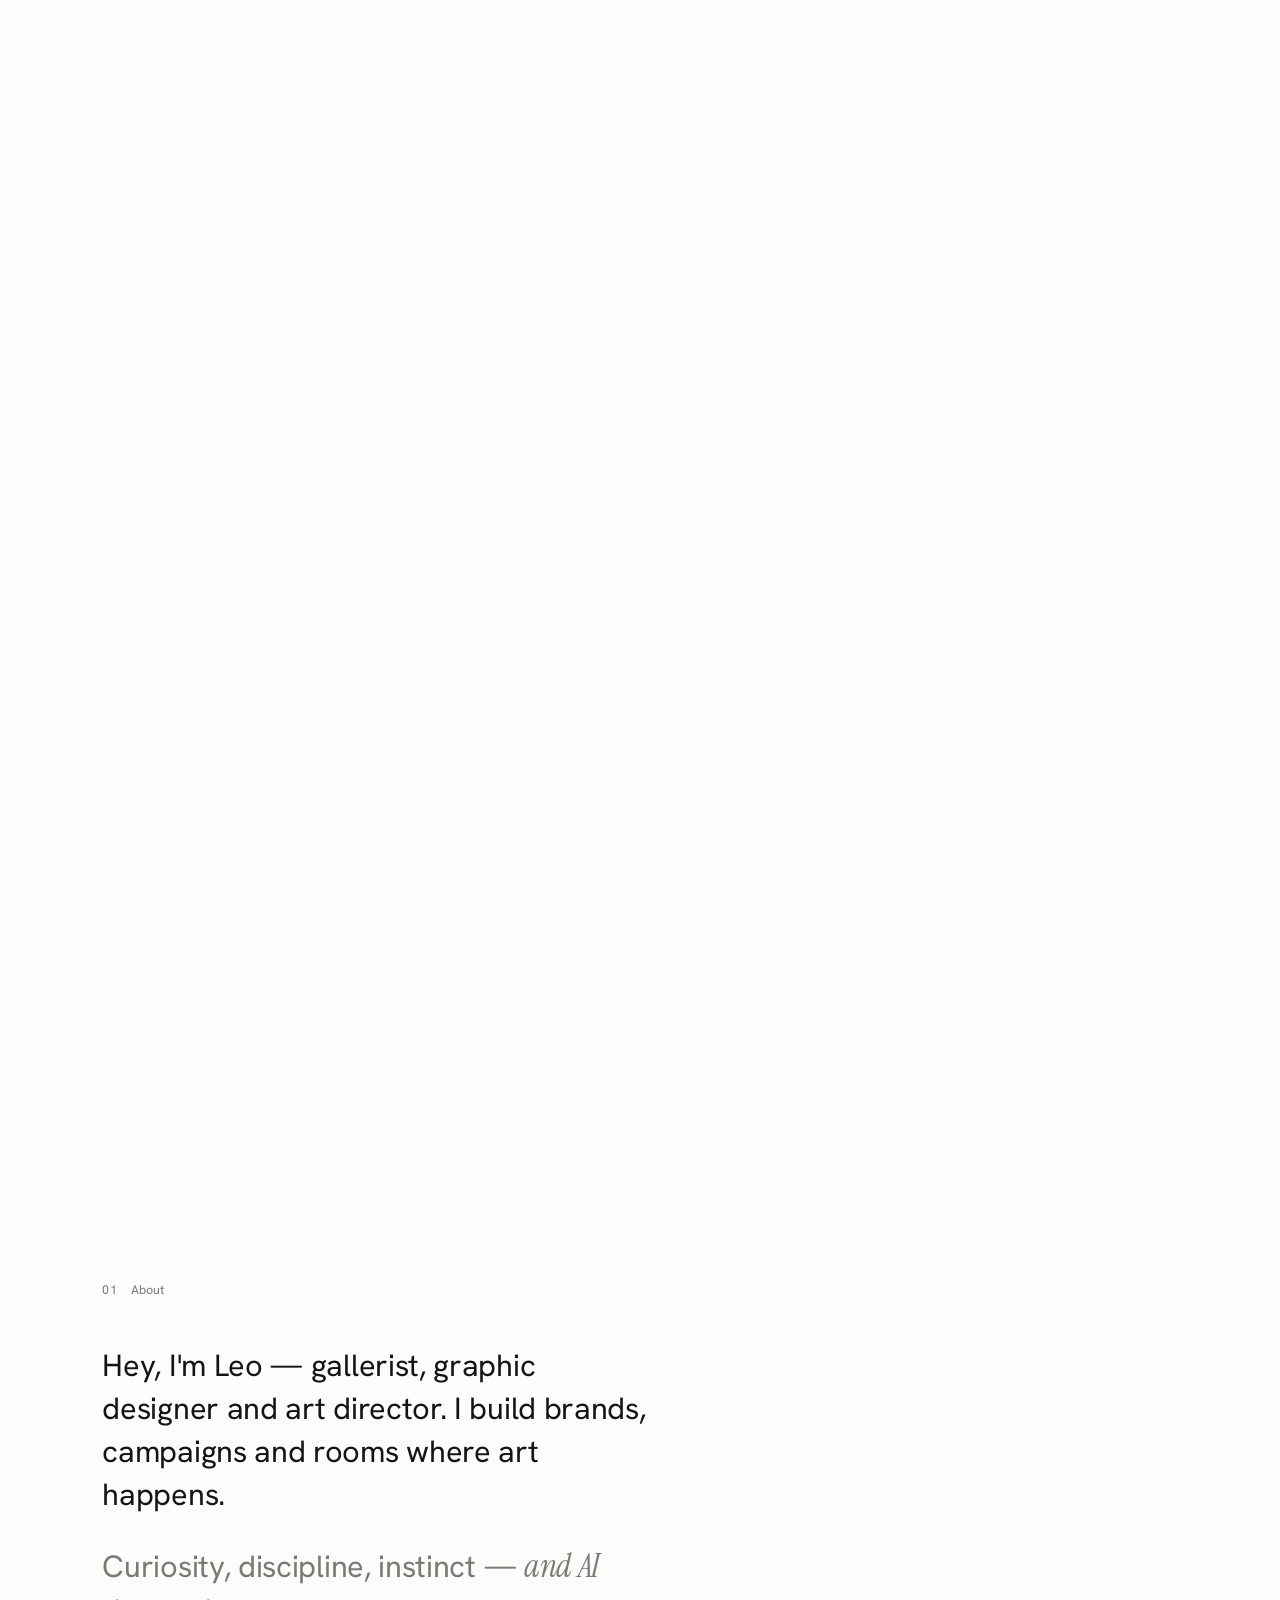
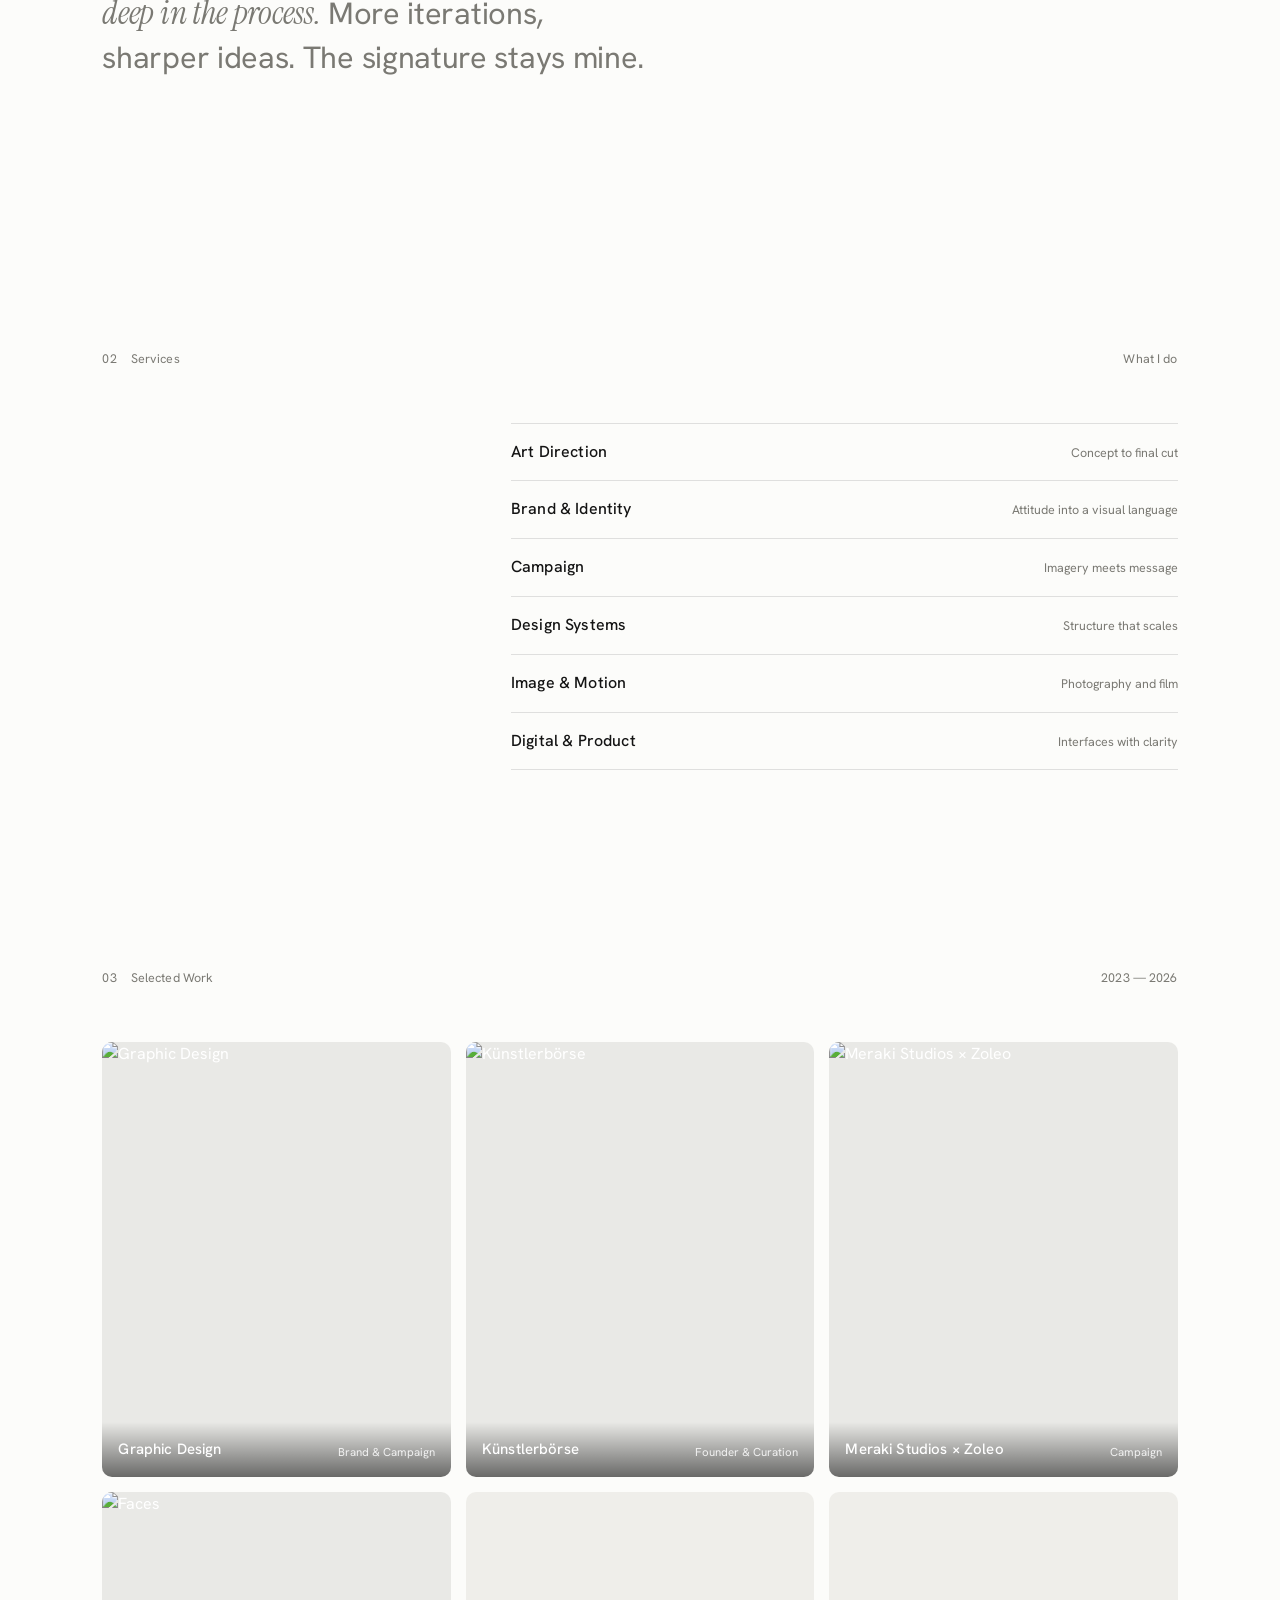
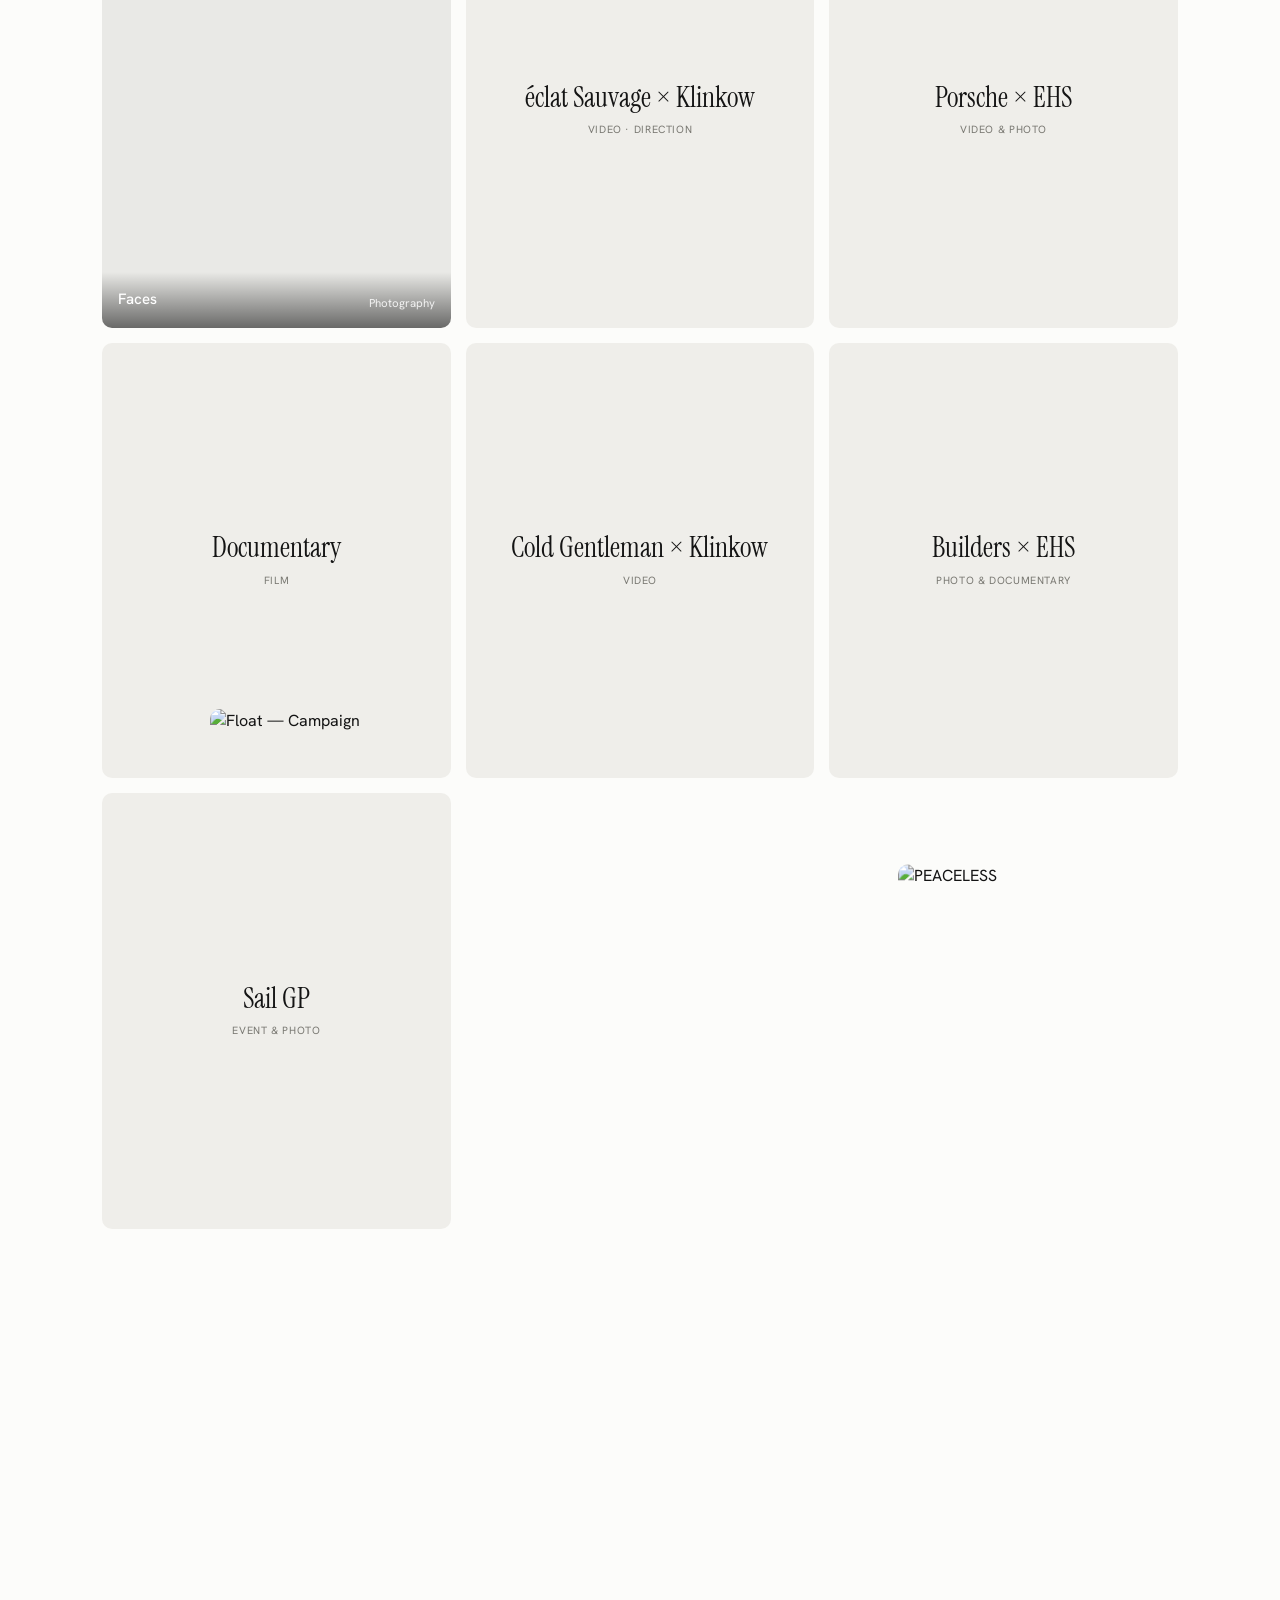
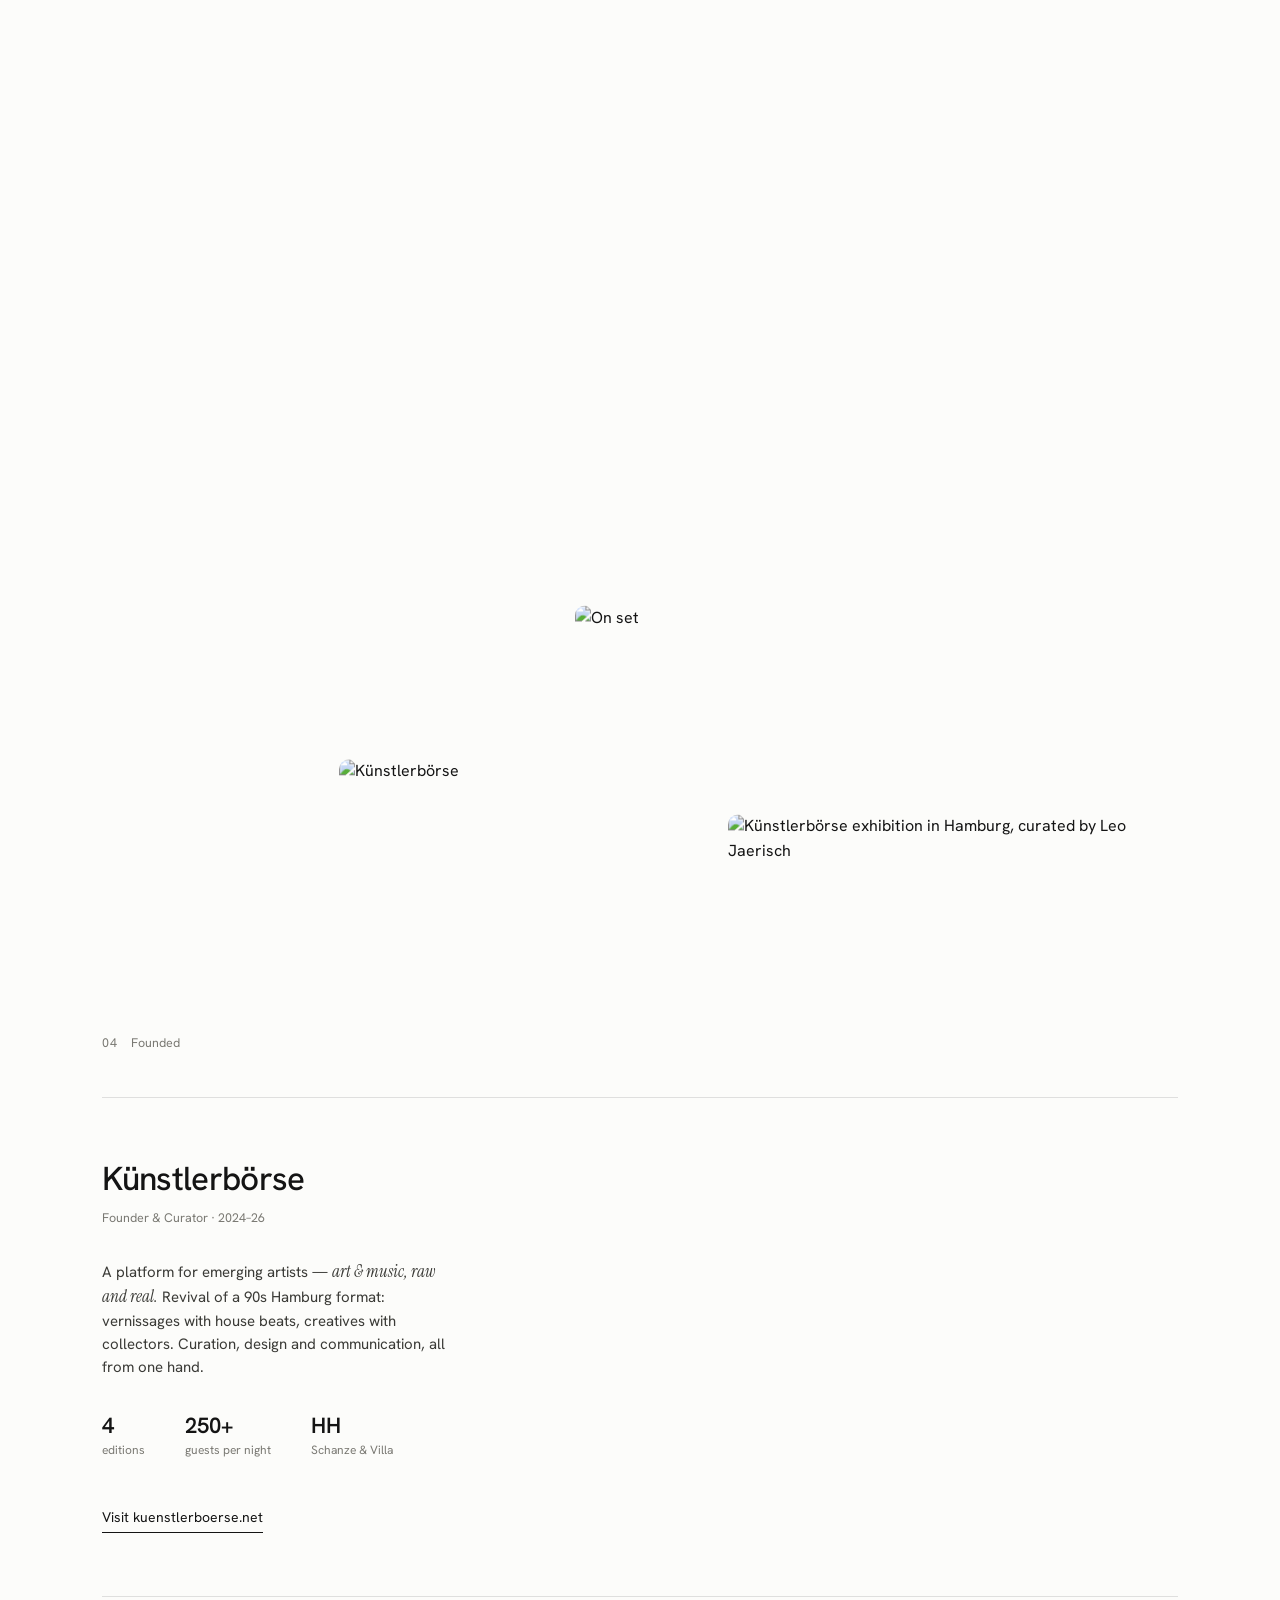
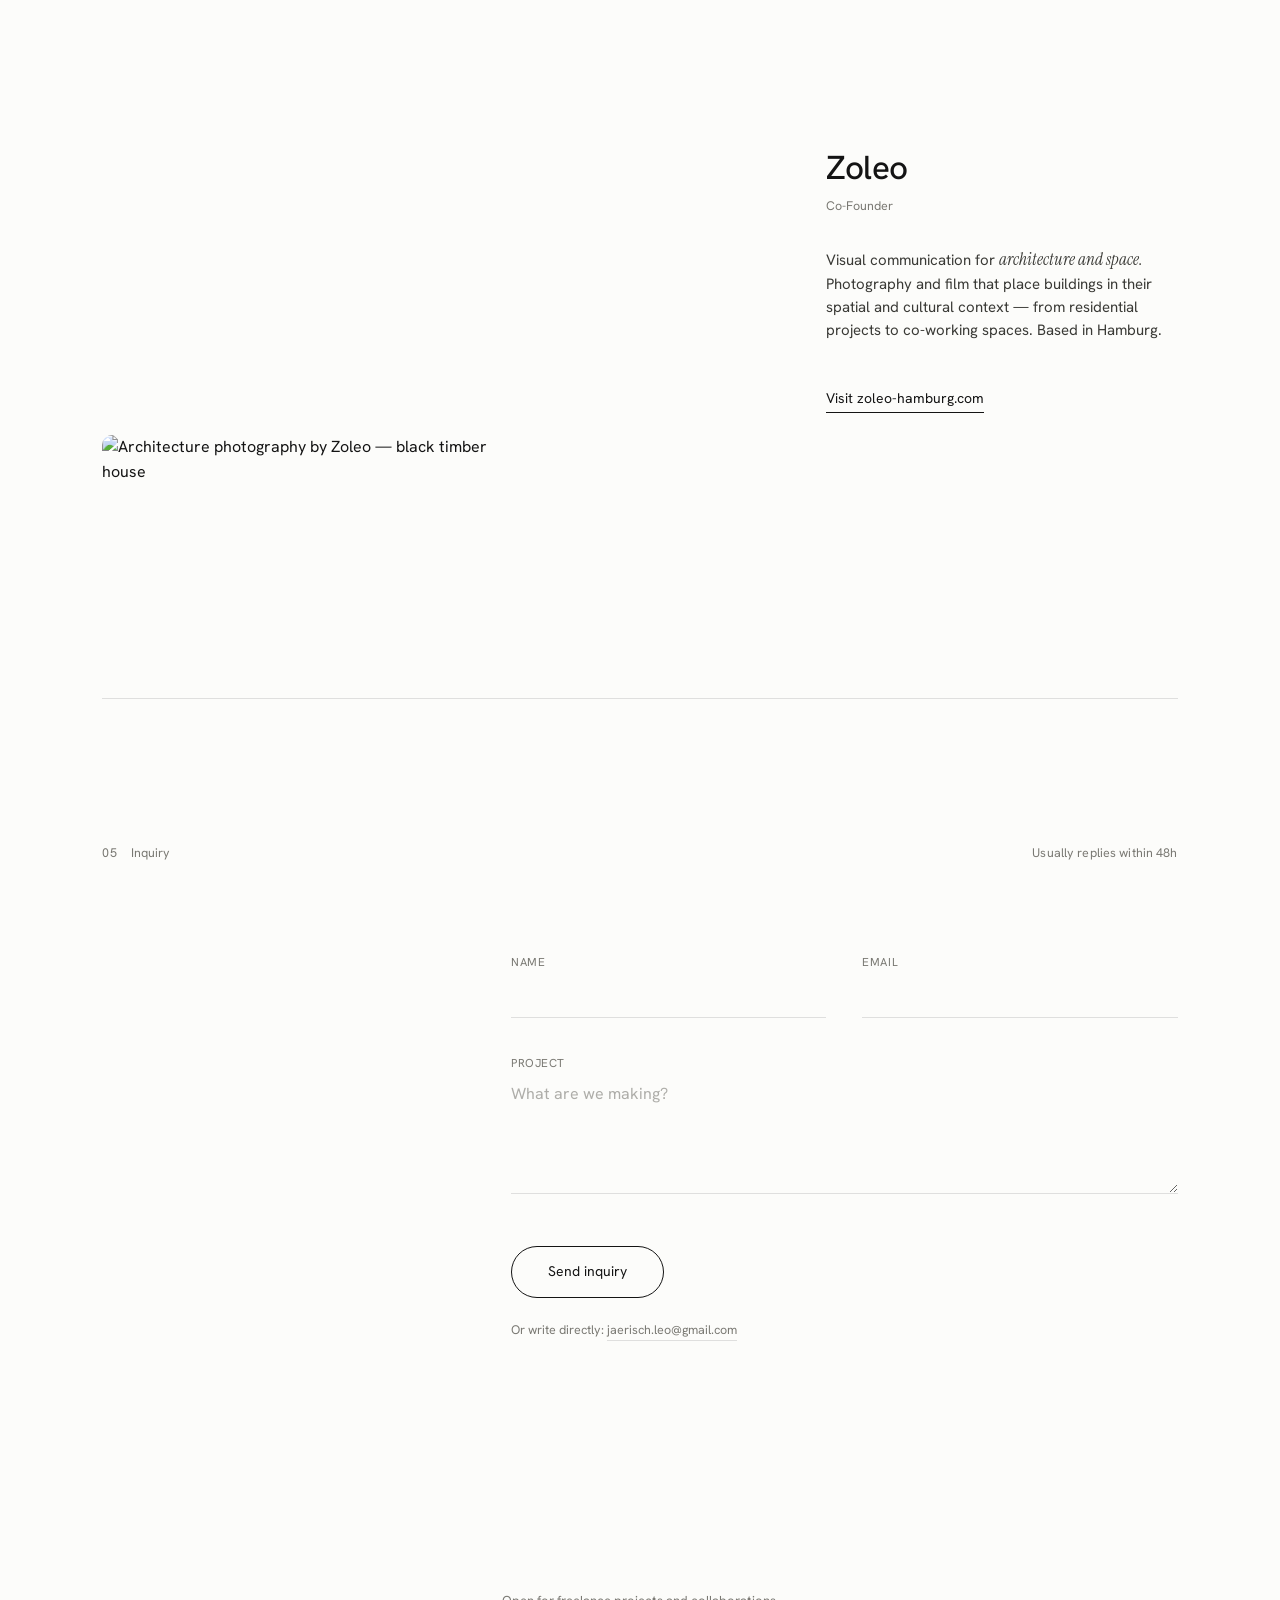
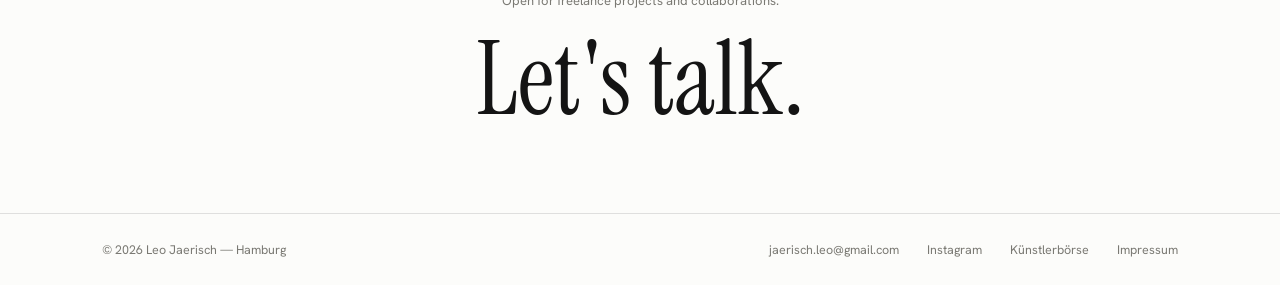
==== commit 27d7e7ef: "Restructure: Services list + Selected Work grid with radial-focus hover - Selected Work text list re" ====
--- a/index.html
+++ b/index.html
@@ -135,6 +135,8 @@
   opacity:0;transition:opacity .5s;
 }
 .tile:hover figcaption{opacity:1}
+.tile.link{cursor:pointer}
+.tile figcaption .arr{opacity:.7}
 
 /* ---------- showreel ----------
    Startet als kleine Kachel in der Hero-Collage (.reel-anchor = unsichtbarer
@@ -193,6 +195,43 @@
 }
 .preview.on{opacity:1;transform:translate(-50%,-55%) scale(1)}
 .preview img{width:100%;height:100%;object-fit:cover}
+
+/* ---------- selected work grid (Raster + radialer Fokus) ---------- */
+.grid{display:grid;grid-template-columns:repeat(3,1fr);gap:clamp(10px,1.2vw,18px)}
+.card{
+  position:relative;display:block;aspect-ratio:4/5;border-radius:var(--r);
+  overflow:hidden;background:#e9e9e6;color:#fff;
+  transition:opacity .45s var(--ease);
+}
+.grid:hover .card{opacity:.5}
+.grid .card:hover{opacity:1}
+.card img{width:100%;height:100%;object-fit:cover;display:block;transition:transform 1.2s var(--ease)}
+.card:hover img{transform:scale(1.05)}
+/* unscharfe Kopie oben drüber, per radialer Maske am Cursor „aufgestochen" */
+.card .lens{
+  position:absolute;inset:-16px;background-size:cover;background-position:center;
+  filter:blur(16px) saturate(1.25) brightness(.96);opacity:0;
+  transform:scale(1.06);transition:opacity .5s var(--ease);
+  -webkit-mask-image:radial-gradient(circle 230px at var(--x,50%) var(--y,50%),transparent 0,transparent 52%,#000 100%);
+          mask-image:radial-gradient(circle 230px at var(--x,50%) var(--y,50%),transparent 0,transparent 52%,#000 100%);
+  pointer-events:none;
+}
+.card:hover .lens{opacity:1}
+.card .cap{
+  position:absolute;left:0;right:0;bottom:0;z-index:2;padding:16px;
+  display:flex;justify-content:space-between;align-items:flex-end;gap:10px;
+  background:linear-gradient(transparent,rgba(0,0,0,.55));
+}
+.card .cap .t{font-weight:500;font-size:15px;letter-spacing:.01em}
+.card .cap .m{font-size:11.5px;opacity:.85;text-align:right}
+/* Platzhalter ohne Cover-Bild */
+.card.ph{
+  background:#efeeea;color:var(--ink);
+  display:flex;flex-direction:column;align-items:center;justify-content:center;
+  text-align:center;padding:20px;gap:9px;
+}
+.card.ph .ph-title{font-family:var(--serif);font-size:clamp(20px,2.2vw,28px);line-height:1.05}
+.card.ph .ph-meta{font-size:10.5px;letter-spacing:.06em;text-transform:uppercase;color:var(--mut)}
 
 /* ---------- collage band ---------- */
 .band{position:relative;height:120vh;margin:4vh var(--mx)}
@@ -286,8 +325,12 @@
   .preview{display:none}
   .band{height:80vh}
   .w-list{width:100%}
+  .grid{grid-template-columns:repeat(2,1fr)}
   .form{width:100%}
   .form .row{grid-template-columns:1fr}
+}
+@media(max-width:520px){
+  .grid{grid-template-columns:1fr}
 }
 @media(prefers-reduced-motion:reduce){
   *{animation-duration:.01ms!important;transition-duration:.01ms!important}
@@ -305,7 +348,8 @@
 </header>
 
 <nav class="menu" id="menu">
-  <a href="#work">Work <i>10 projects</i></a>
+  <a href="#work">Work <i>selected</i></a>
+  <a href="#services">Services <i>what I do</i></a>
   <a href="#founded">Founded <i>Künstlerbörse · Zoleo</i></a>
   <a href="#about">About <i>process & AI</i></a>
   <a href="#inquiry">Contact <i>say hi</i></a>
@@ -344,13 +388,22 @@
   <p class="big mut fade-line" style="margin-top:3vh">Curiosity, discipline, instinct — <em>and AI deep in the process.</em> More iterations, sharper ideas. The signature stays mine.</p>
 </section>
 
-<!-- ================= WORK ================= -->
+<!-- ================= SERVICES (Liste mit Hover-Referenzbild) ================= -->
+<section id="services" class="wrap">
+  <div class="w-head">
+    <div class="label small" style="display:flex;gap:14px"><span>02</span><span>Services</span></div>
+    <span class="small">What I do</span>
+  </div>
+  <div class="w-list" id="servicesList"><!-- per JS aus SERVICES --></div>
+</section>
+
+<!-- ================= SELECTED WORK (Raster mit Cover + radialem Fokus) ================= -->
 <section id="work" class="wrap">
   <div class="w-head">
-    <div class="label small" style="display:flex;gap:14px"><span>02</span><span>Selected Work</span></div>
+    <div class="label small" style="display:flex;gap:14px"><span>03</span><span>Selected Work</span></div>
     <span class="small">2023 — 2026</span>
   </div>
-  <div class="w-list" id="workList"><!-- per JS aus PROJECTS --></div>
+  <div class="grid" id="workGrid"><!-- per JS aus PROJECTS --></div>
 </section>
 
 <!-- ================= COLLAGE BAND ================= -->
@@ -358,7 +411,7 @@
 
 <!-- ================= FOUNDED ================= -->
 <section id="founded" class="wrap">
-  <div class="label small" style="display:flex;gap:14px;margin-bottom:5vh"><span>03</span><span>Founded</span></div>
+  <div class="label small" style="display:flex;gap:14px;margin-bottom:5vh"><span>04</span><span>Founded</span></div>
   <div class="fd">
     <div class="fd-item">
       <div class="txt">
@@ -392,19 +445,6 @@
   </div>
 </section>
 
-<!-- ================= SERVICES ================= -->
-<section id="services" class="wrap">
-  <div class="label small" style="display:flex;gap:14px;margin-bottom:5vh"><span>04</span><span>What I do</span></div>
-  <div class="svc">
-    <div><h3>Art Direction</h3><p>Visual concepts, guided from first idea to final execution.</p></div>
-    <div><h3>Brand & Identity</h3><p>Attitude, translated into a clear visual language.</p></div>
-    <div><h3>Campaign</h3><p>Strong imagery meets clear messaging, across channels.</p></div>
-    <div><h3>Design Systems</h3><p>Structure and clarity that scale, digital and physical.</p></div>
-    <div><h3>Image & Motion</h3><p>Photography and motion, finished with care.</p></div>
-    <div><h3>Digital & Product</h3><p>Interfaces with hierarchy, clarity and usability.</p></div>
-  </div>
-</section>
-
 <!-- ================= INQUIRY ================= -->
 <section id="inquiry" class="wrap">
   <div class="w-head">
@@ -460,7 +500,7 @@
    ============================================================ */
 const HERO_TILES = [
   {type:"img", src:"https://images.squarespace-cdn.com/content/v1/68e00962ef80ff1b7a1b0833/1799e785-b4ff-48c2-933f-5ab3e25b10ab/Leo_Jaerisch.jpg", cap:"Leo — Hamburg", top:4,  left:17, w:"14vw", speed:.16},
-  {type:"img", src:"https://images.squarespace-cdn.com/content/v1/68e00962ef80ff1b7a1b0833/ee3b25a9-5fc7-4a6e-8951-6accca708a54/WhatsApp+Image+2025-08-28+at+23.55.02+%281%29.jpeg", cap:"Künstlerbörse", top:6,  left:66, w:"18vw", speed:-.1},
+  {type:"img", src:"https://images.squarespace-cdn.com/content/v1/68e00962ef80ff1b7a1b0833/ee3b25a9-5fc7-4a6e-8951-6accca708a54/WhatsApp+Image+2025-08-28+at+23.55.02+%281%29.jpeg", cap:"Künstlerbörse", href:"work/kuenstlerboerse.html", top:6,  left:66, w:"18vw", speed:-.1},
   {type:"img", src:"https://images.squarespace-cdn.com/content/v1/68e00962ef80ff1b7a1b0833/fdaf24a9-95d7-4383-aad5-acce2f50c20a/FELL_Feed_Faces.png", cap:"FELL — Campaign", top:29, left:1,  w:"11vw", speed:-.14},
   {type:"img", src:"https://images.squarespace-cdn.com/content/v1/68e00962ef80ff1b7a1b0833/c72e2bea-c415-4bde-9ca4-6b0ebc7a8946/below-06.png", cap:"below — Brand & UI", top:23, left:84, w:"13vw", speed:.12},
   {type:"img", src:"https://images.squarespace-cdn.com/content/v1/68e00962ef80ff1b7a1b0833/1413a9d0-2ba7-4857-a9bb-44f139882873/ACTIVA-02.png", cap:"ACTIVA — Campaign", top:58, left:9, w:"14vw", speed:.2},
@@ -478,33 +518,53 @@
 ];
 
 /* ============================================================
-   PROJEKTE — neue Projekte: eine Zeile ergänzen.
-   img = Hover-Preview (leer lassen = kein Preview)
+   SERVICES — Textliste mit Referenzbild beim Hovern (schwebende Preview).
+   img = Beispiel-/Referenzbild.
+   ============================================================ */
+const SERVICES = [
+  {title:"Art Direction",     meta:"Concept to final cut",        img:"https://images.squarespace-cdn.com/content/v1/68e00962ef80ff1b7a1b0833/fdaf24a9-95d7-4383-aad5-acce2f50c20a/FELL_Feed_Faces.png"},
+  {title:"Brand & Identity",  meta:"Attitude into a visual language", img:"https://images.squarespace-cdn.com/content/v1/68e00962ef80ff1b7a1b0833/6eb94636-6d2a-4716-bc03-03b10950f9c1/FREAK-02.jpeg"},
+  {title:"Campaign",          meta:"Imagery meets message",       img:"https://images.squarespace-cdn.com/content/v1/68e00962ef80ff1b7a1b0833/e12d24a4-cd72-4e98-a27a-38b276d36588/Float_Banking.png"},
+  {title:"Design Systems",    meta:"Structure that scales",       img:"https://images.squarespace-cdn.com/content/v1/68e00962ef80ff1b7a1b0833/c72e2bea-c415-4bde-9ca4-6b0ebc7a8946/below-06.png"},
+  {title:"Image & Motion",    meta:"Photography and film",        img:"https://images.squarespace-cdn.com/content/v1/68e00962ef80ff1b7a1b0833/ddf187bb-f50f-40bc-9d42-98a4792e8257/WhatsApp+Image+2025-08-28+at+23.55.05.jpeg"},
+  {title:"Digital & Product", meta:"Interfaces with clarity",     img:"https://images.squarespace-cdn.com/content/v1/68e00962ef80ff1b7a1b0833/6dae63da-0004-4778-a9db-605a545da9d0/PEACELESS_FEED.png"},
+];
+
+/* ============================================================
+   PROJEKTE (Selected-Work-Raster).
+   img = Cover fürs Raster (leer = Platzhalterkachel).
+   href = Projekt-Unterseite (leer = noch keine Seite → nicht klickbar).
+   Neue Projektseite anlegen → hier href:"work/<slug>.html" setzen.
    ============================================================ */
 const PROJECTS = [
-  {title:"Graphic Design",           meta:"Brand & Campaign · ongoing", href:"https://www.leojaerisch.com/start/graphic-design", img:"https://images.squarespace-cdn.com/content/v1/68e00962ef80ff1b7a1b0833/fdaf24a9-95d7-4383-aad5-acce2f50c20a/FELL_Feed_Faces.png"},
-  {title:"Künstlerbörse",            meta:"Founder & Curation · 2024–26", href:"https://www.leojaerisch.com/start/kuenstlerboerse", img:"https://images.squarespace-cdn.com/content/v1/68e00962ef80ff1b7a1b0833/ddf187bb-f50f-40bc-9d42-98a4792e8257/WhatsApp+Image+2025-08-28+at+23.55.05.jpeg"},
-  {title:"éclat Sauvage × Klinkow",  meta:"Video · Direction", href:"https://www.leojaerisch.com/start/eclatsauvage", img:""},
-  {title:"Porsche × EHS",            meta:"Video & Photo", href:"https://www.leojaerisch.com/start/porsche", img:""},
-  {title:"Documentary",              meta:"Film", href:"https://www.leojaerisch.com/start/documentary", img:""},
-  {title:"Meraki Studios × Zoleo",   meta:"Campaign", href:"https://www.leojaerisch.com/start/zoleo", img:""},
-  {title:"Faces",                    meta:"Photography", href:"https://www.leojaerisch.com/start/faces", img:""},
-  {title:"Cold Gentleman × Klinkow", meta:"Video", href:"https://www.leojaerisch.com/start/coldgents", img:""},
-  {title:"Builders × EHS",           meta:"Photo & Documentary", href:"https://www.leojaerisch.com/start/workers", img:""},
-  {title:"Sail GP",                  meta:"Event & Photo", href:"https://www.leojaerisch.com/start/sailgp", img:""},
+  {title:"Graphic Design",           meta:"Brand & Campaign", href:"", img:"https://images.squarespace-cdn.com/content/v1/68e00962ef80ff1b7a1b0833/fdaf24a9-95d7-4383-aad5-acce2f50c20a/FELL_Feed_Faces.png"},
+  {title:"Künstlerbörse",            meta:"Founder & Curation", href:"work/kuenstlerboerse.html", img:"https://images.squarespace-cdn.com/content/v1/68e00962ef80ff1b7a1b0833/ddf187bb-f50f-40bc-9d42-98a4792e8257/WhatsApp+Image+2025-08-28+at+23.55.05.jpeg"},
+  {title:"Meraki Studios × Zoleo",   meta:"Campaign", href:"", img:"https://images.squarespace-cdn.com/content/v1/6732213c52050d7b30ef48d0/52745ac1-6ef4-4e79-bb06-e5a6e740d231/Leo_Jaerisch_ZOLEO-33.jpg?format=1200w"},
+  {title:"Faces",                    meta:"Photography", href:"", img:"https://images.squarespace-cdn.com/content/v1/68e00962ef80ff1b7a1b0833/6eb94636-6d2a-4716-bc03-03b10950f9c1/FREAK-02.jpeg"},
+  {title:"éclat Sauvage × Klinkow",  meta:"Video · Direction", href:"", img:""},
+  {title:"Porsche × EHS",            meta:"Video & Photo", href:"", img:""},
+  {title:"Documentary",              meta:"Film", href:"", img:""},
+  {title:"Cold Gentleman × Klinkow", meta:"Video", href:"", img:""},
+  {title:"Builders × EHS",           meta:"Photo & Documentary", href:"", img:""},
+  {title:"Sail GP",                  meta:"Event & Photo", href:"", img:""},
 ];
 
 /* ---- Kacheln rendern ---- */
 function renderTiles(list, host){
   host.innerHTML = list.map(t=>{
-    const media = t.type==="anchor" ? ""
-      : t.type==="video"
+    /* ar nur Fallback gegen Layout-Sprung; echtes Bildformat kommt per fitAspect */
+    const style = `top:${t.top}%;left:${t.left}%;width:${t.w};aspect-ratio:${t.ar||'1/1'}`;
+    if(t.type==="anchor")
+      return `<figure class="tile reel-anchor" data-speed="${t.speed}" style="${style}"></figure>`;
+    const media = t.type==="video"
       ? `<video src="${t.src}" autoplay muted loop playsinline></video>`
       : `<img src="${t.src}" alt="${t.cap}" loading="lazy">`;
-    const cls = t.type==="anchor" ? "tile reel-anchor" : "tile";
-    const cap = t.cap ? `<figcaption>${t.cap}</figcaption>` : "";
-    /* ar nur Fallback gegen Layout-Sprung; echtes Bildformat kommt per fitAspect */
-    return `<figure class="${cls}" data-speed="${t.speed}" style="top:${t.top}%;left:${t.left}%;width:${t.w};aspect-ratio:${t.ar||'1/1'}">${media}${cap}</figure>`;
+    const cap = t.cap ? `<figcaption>${t.cap}${t.href?' <span class="arr">↗</span>':''}</figcaption>` : "";
+    /* verlinkte Kachel = <a> mit Positionierung (echter Link, ganze Kachel klickbar) */
+    const tag = t.href ? 'a' : 'figure';
+    const attr = t.href ? ` href="${t.href}"` : '';
+    const cls = t.href ? 'tile link' : 'tile';
+    return `<${tag} class="${cls}" data-speed="${t.speed}"${attr} style="${style}">${media}${cap}</${tag}>`;
   }).join('');
   /* Kachelformat an das native Seitenverhältnis des Bildes anpassen */
   host.querySelectorAll('.tile img').forEach(img=>{
@@ -515,12 +575,36 @@
 renderTiles(HERO_TILES, document.getElementById('heroTiles'));
 renderTiles(BAND_TILES, document.getElementById('bandTiles'));
 
-/* ---- Projektliste rendern ---- */
-document.getElementById('workList').innerHTML = PROJECTS.map(p=>`
-  <a class="w-item" href="${p.href}" data-img="${p.img}">
-    <span class="t">${p.title}</span>
-    <span class="meta">${p.meta}</span>
-  </a>`).join('');
+/* ---- Services-Liste rendern (schwebende Referenz-Preview beim Hovern) ---- */
+document.getElementById('servicesList').innerHTML = SERVICES.map(s=>`
+  <div class="w-item" data-img="${s.img}">
+    <span class="t">${s.title}</span>
+    <span class="meta">${s.meta}</span>
+  </div>`).join('');
+
+/* ---- Selected-Work-Raster rendern ---- */
+document.getElementById('workGrid').innerHTML = PROJECTS.map(p=>{
+  const cap = `<div class="cap"><span class="t">${p.title}</span><span class="m">${p.meta}</span></div>`;
+  if(!p.img){
+    const inner = `<span class="ph-title">${p.title}</span><span class="ph-meta">${p.meta}</span>`;
+    return p.href
+      ? `<a class="card ph" href="${p.href}">${inner}</a>`
+      : `<div class="card ph">${inner}</div>`;
+  }
+  const inner = `<img src="${p.img}" alt="${p.title}" loading="lazy"><span class="lens" style="background-image:url('${p.img}')"></span>${cap}`;
+  return p.href
+    ? `<a class="card" href="${p.href}">${inner}</a>`
+    : `<div class="card">${inner}</div>`;
+}).join('');
+
+/* ---- radialer Fokus folgt der Maus über den Rasterkacheln ---- */
+document.querySelectorAll('#workGrid .card').forEach(card=>{
+  card.addEventListener('mousemove',e=>{
+    const r = card.getBoundingClientRect();
+    card.style.setProperty('--x',(e.clientX-r.left)+'px');
+    card.style.setProperty('--y',(e.clientY-r.top)+'px');
+  });
+});
 
 /* ---- Sanfter Parallax (gelerpt = butterweich) ---- */
 const tiles = [...document.querySelectorAll('[data-speed]')];
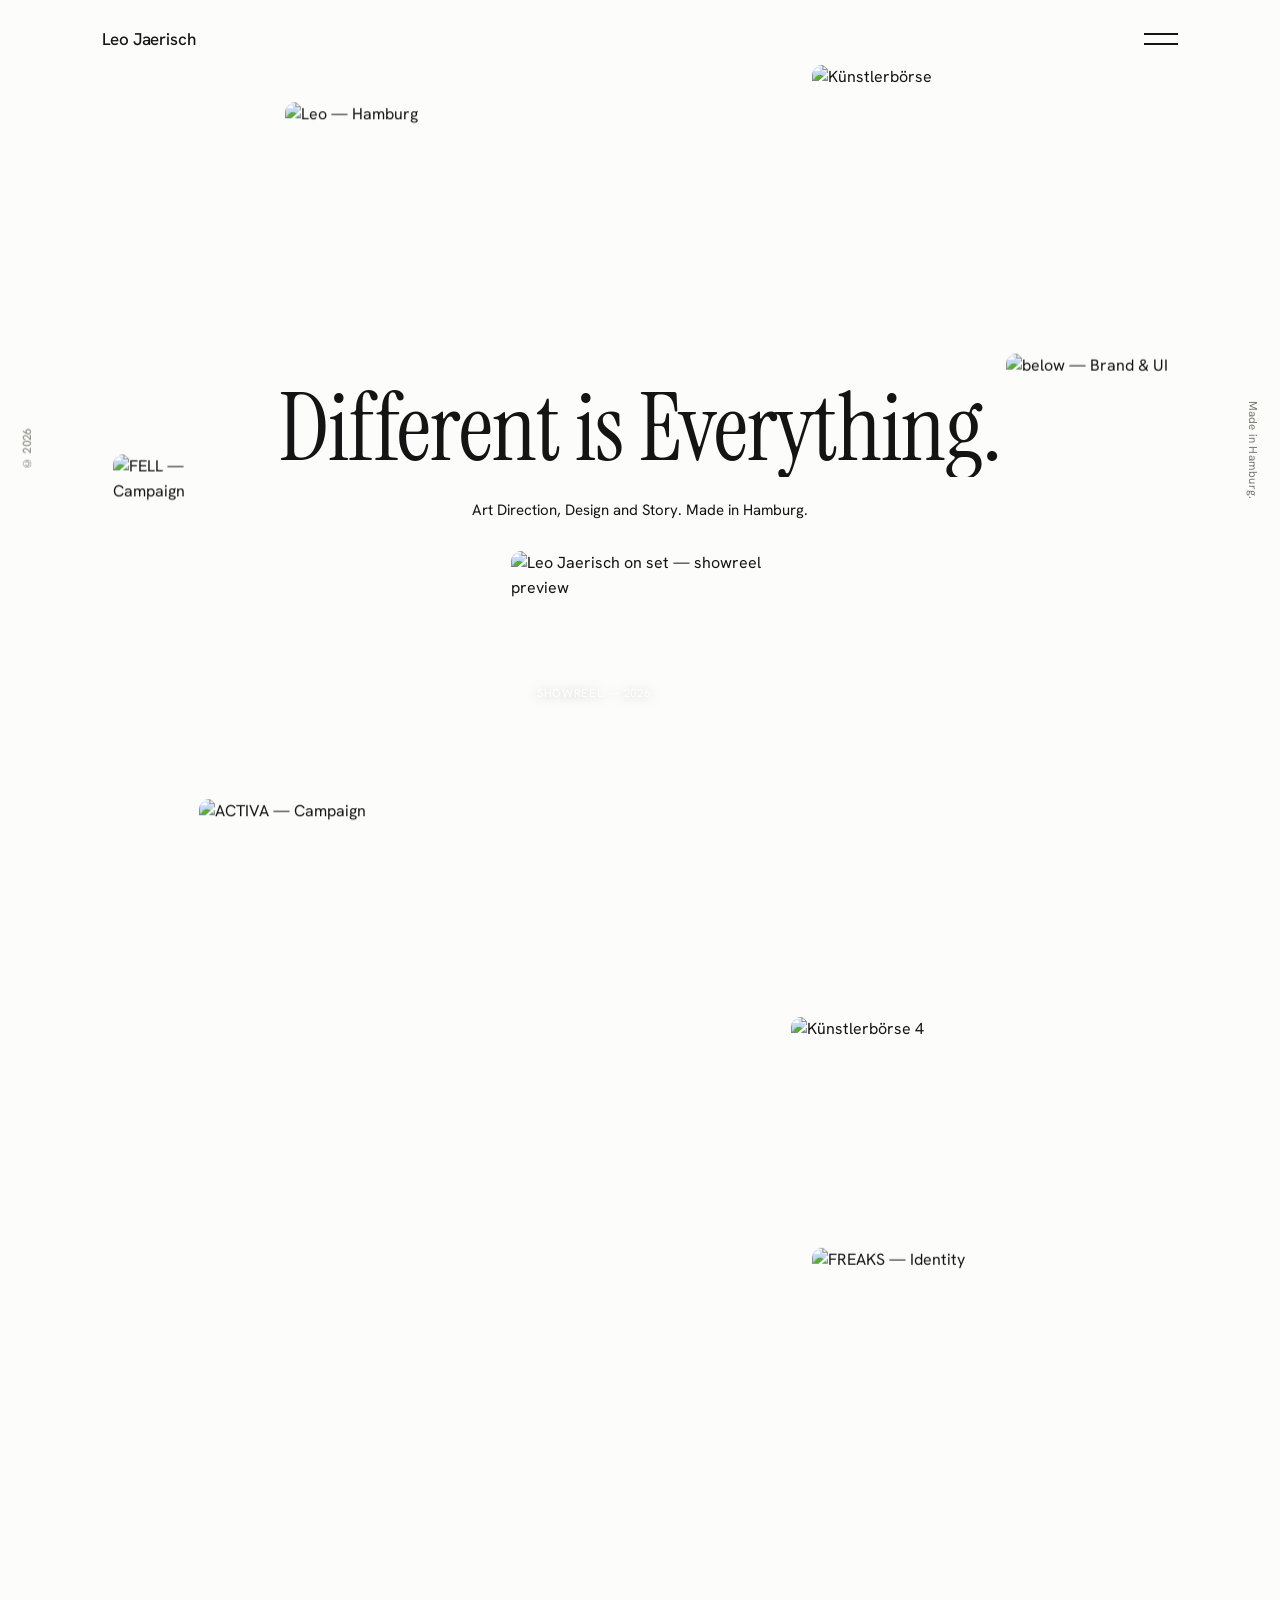
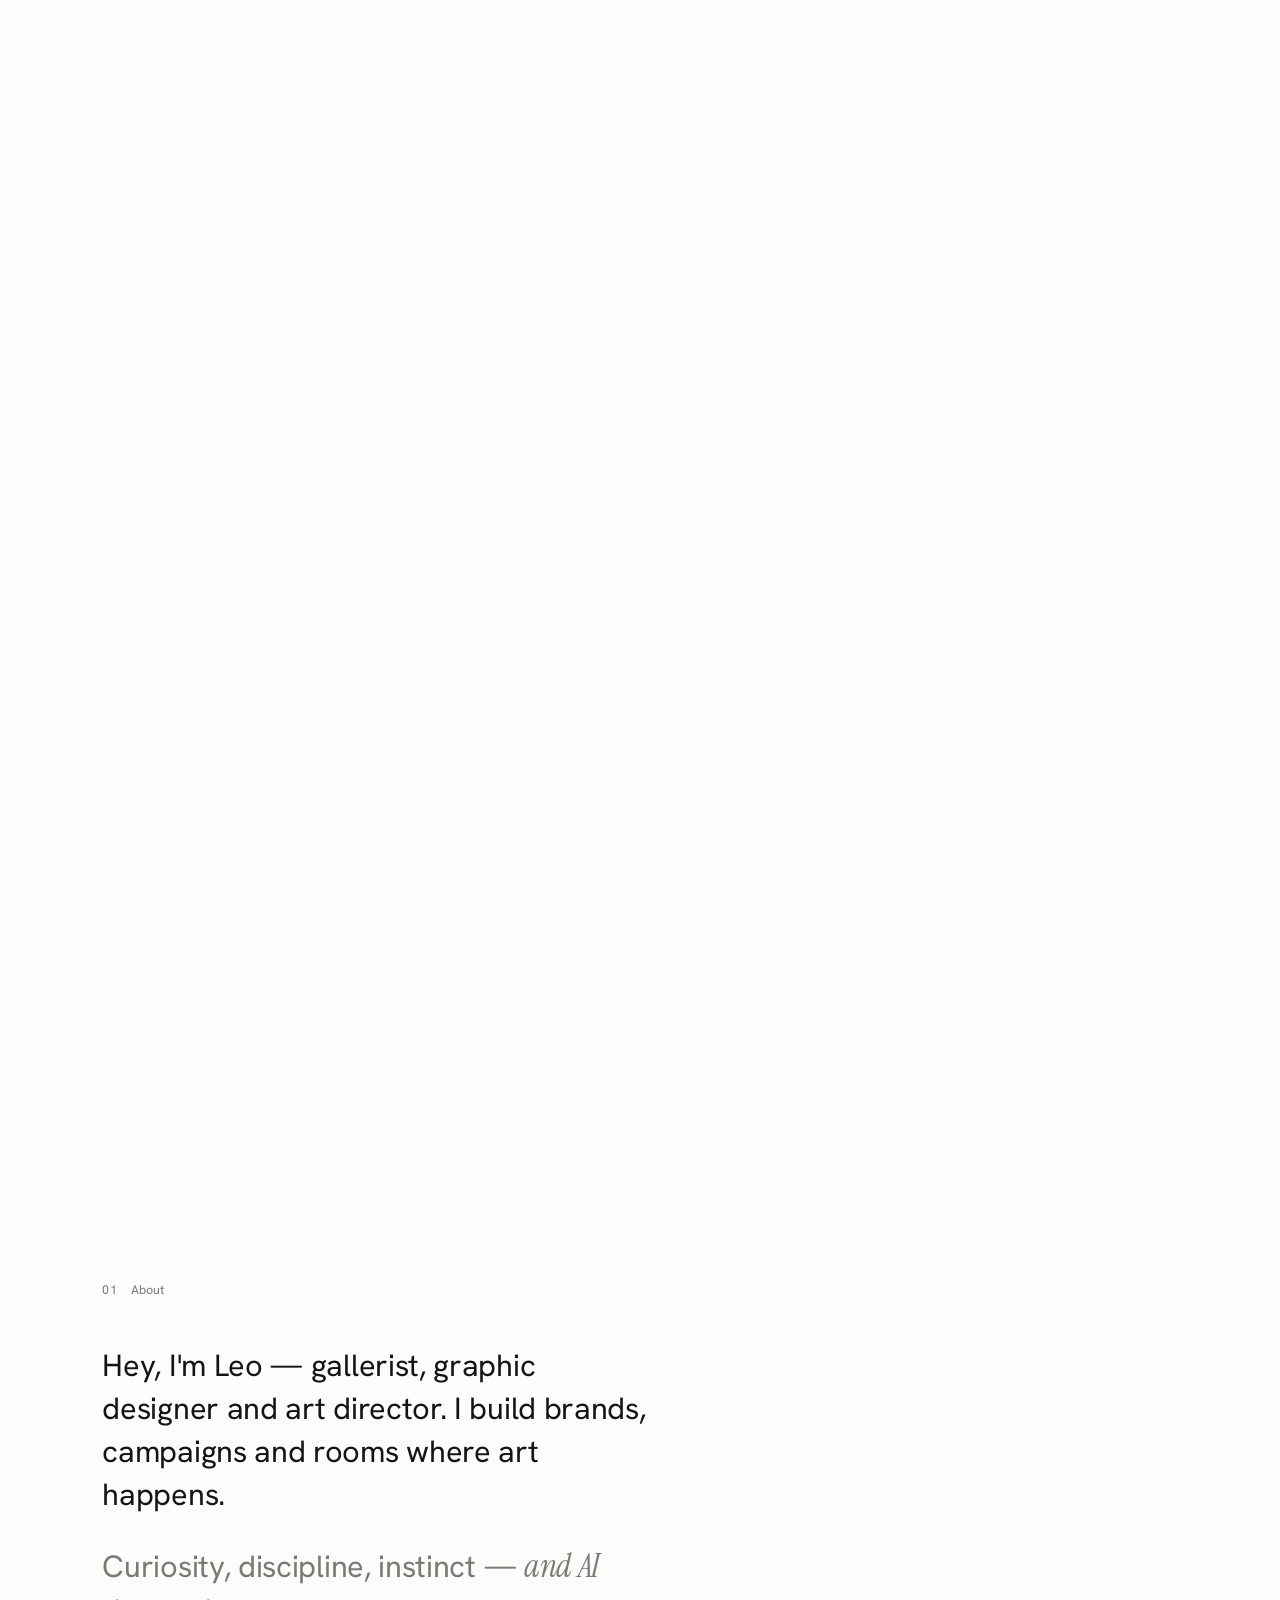
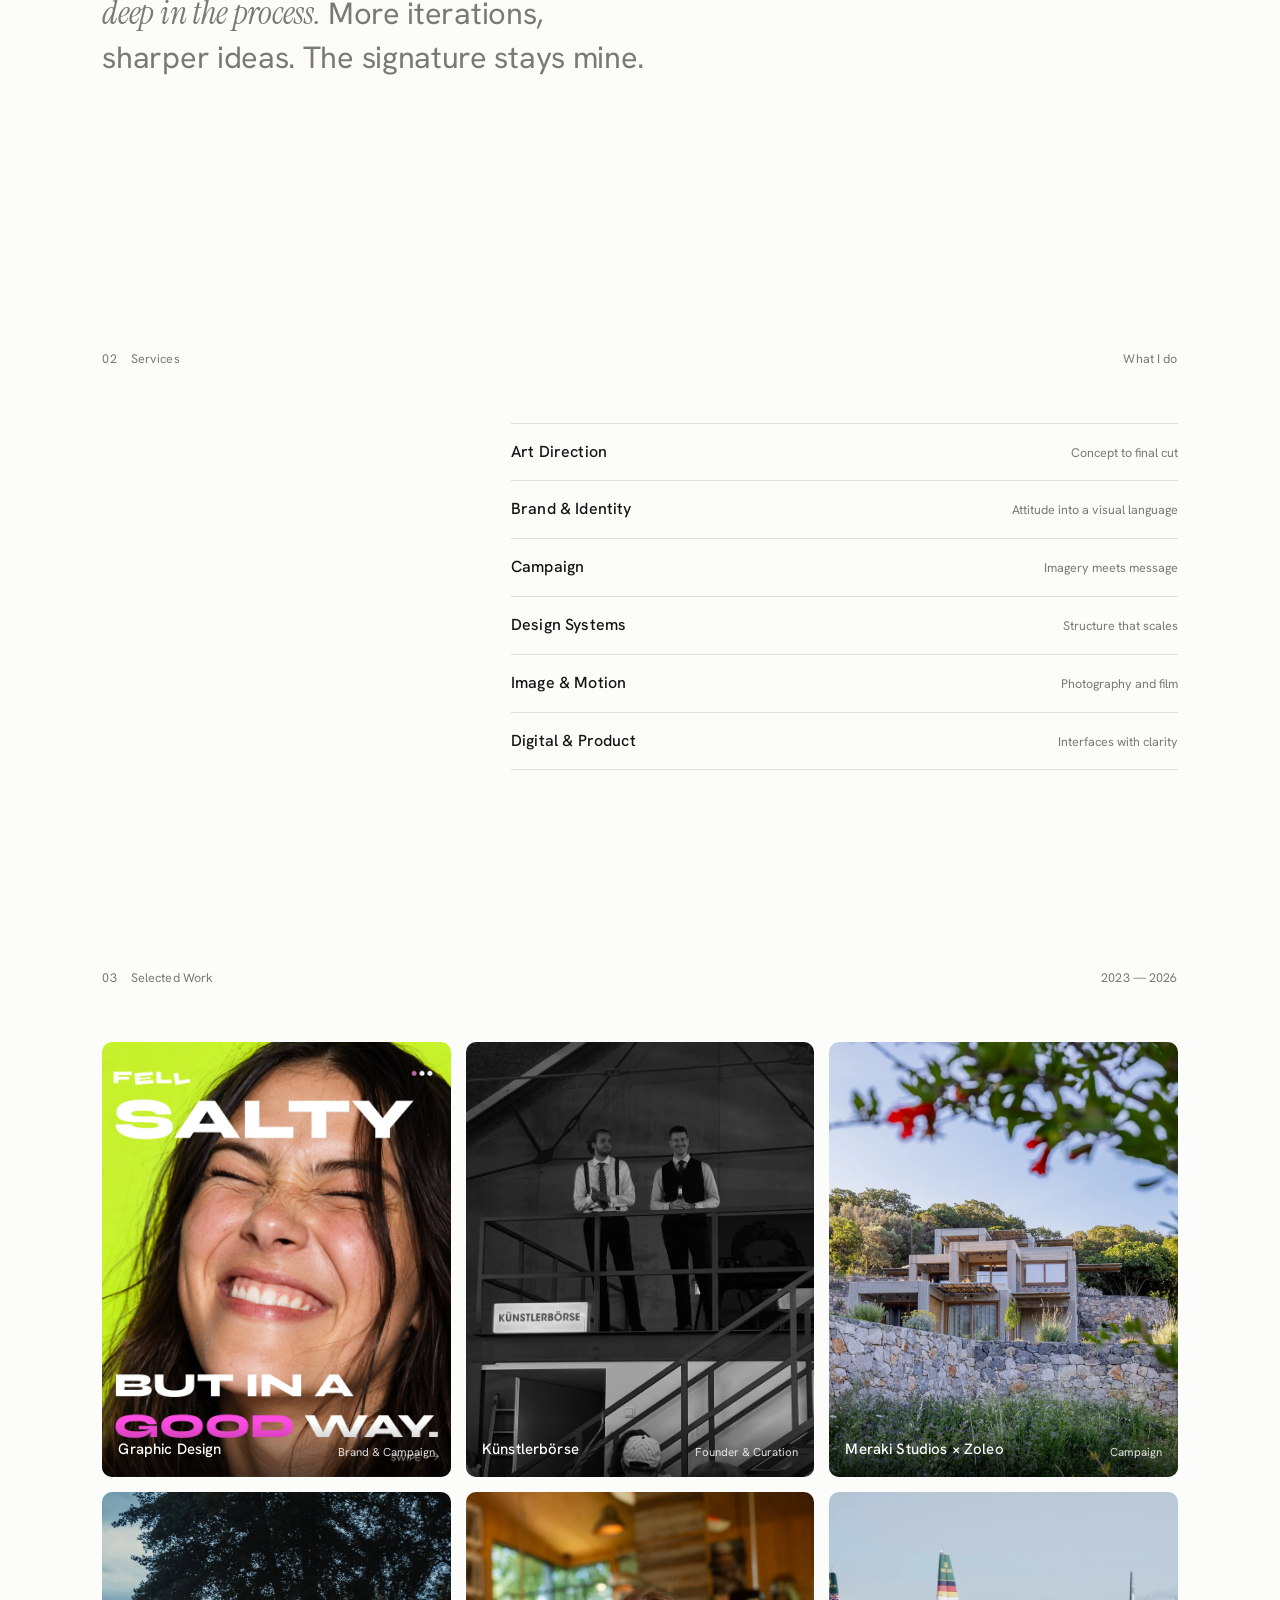
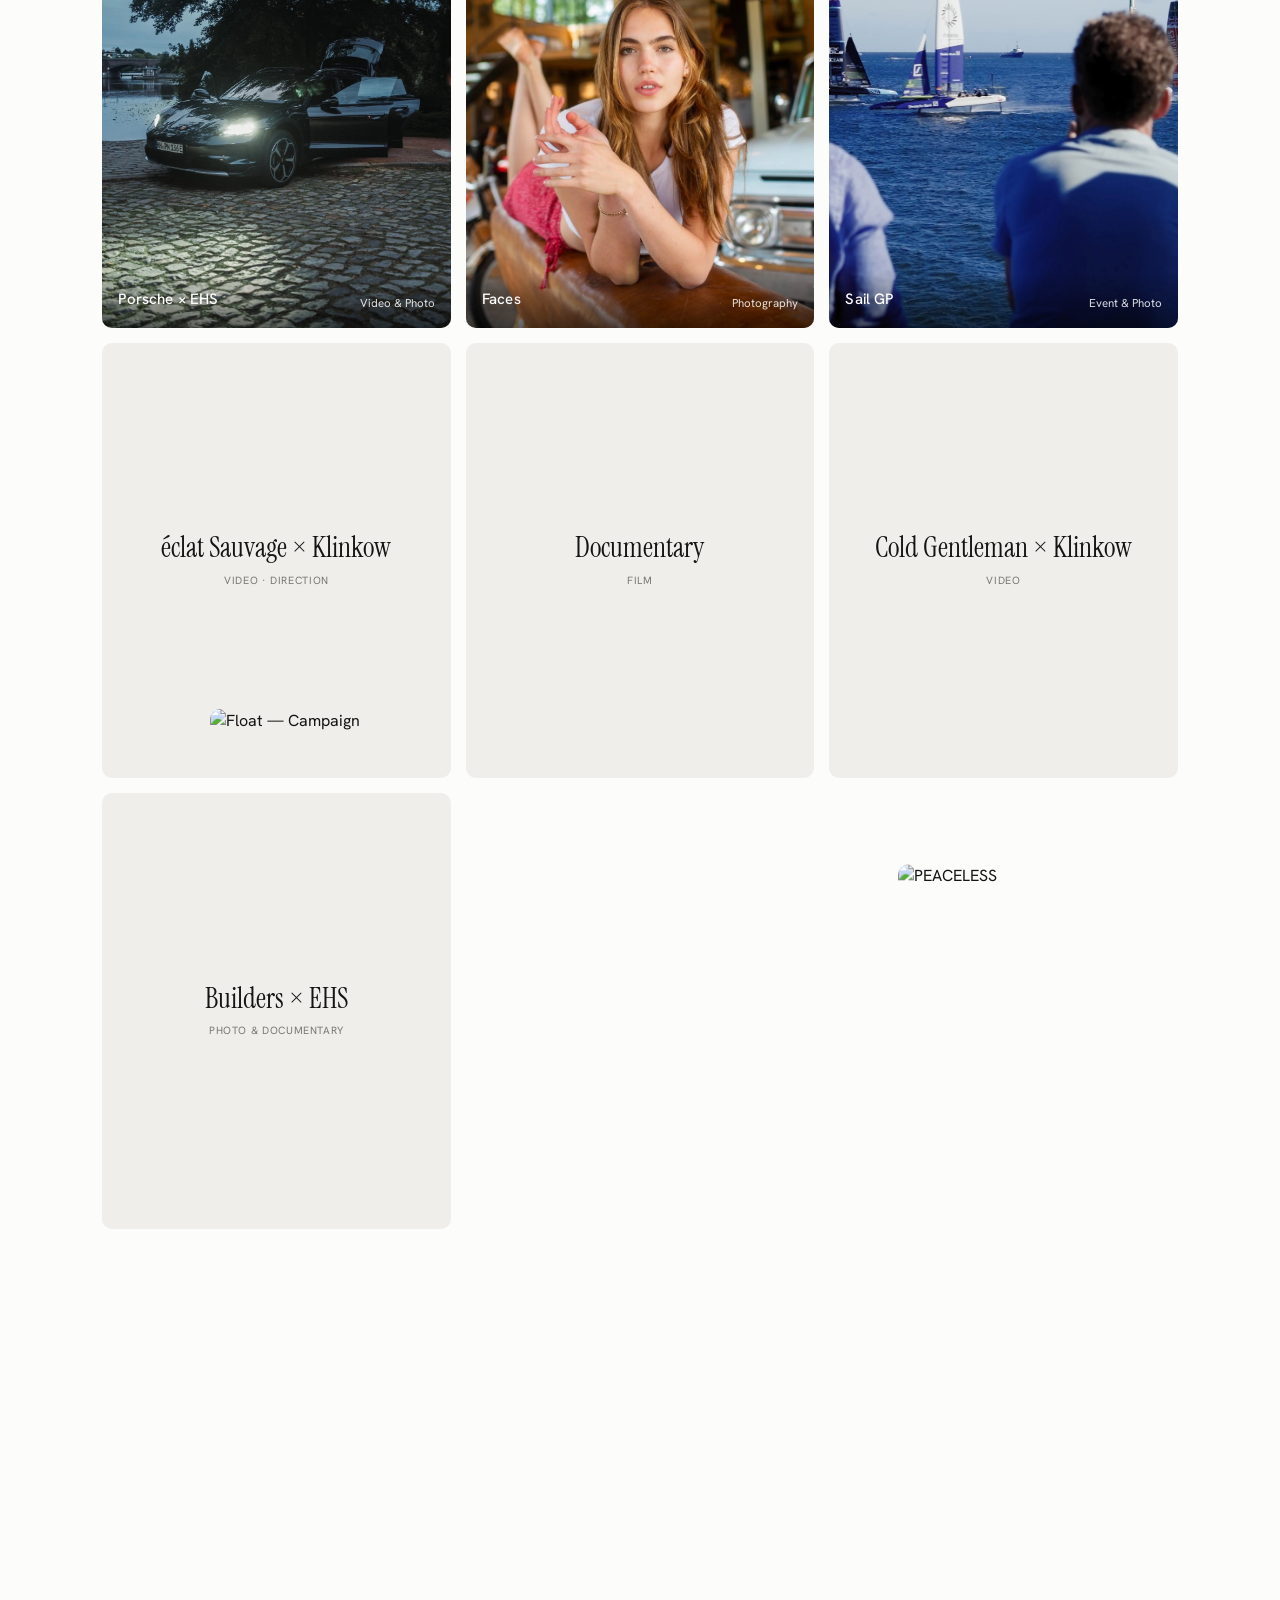
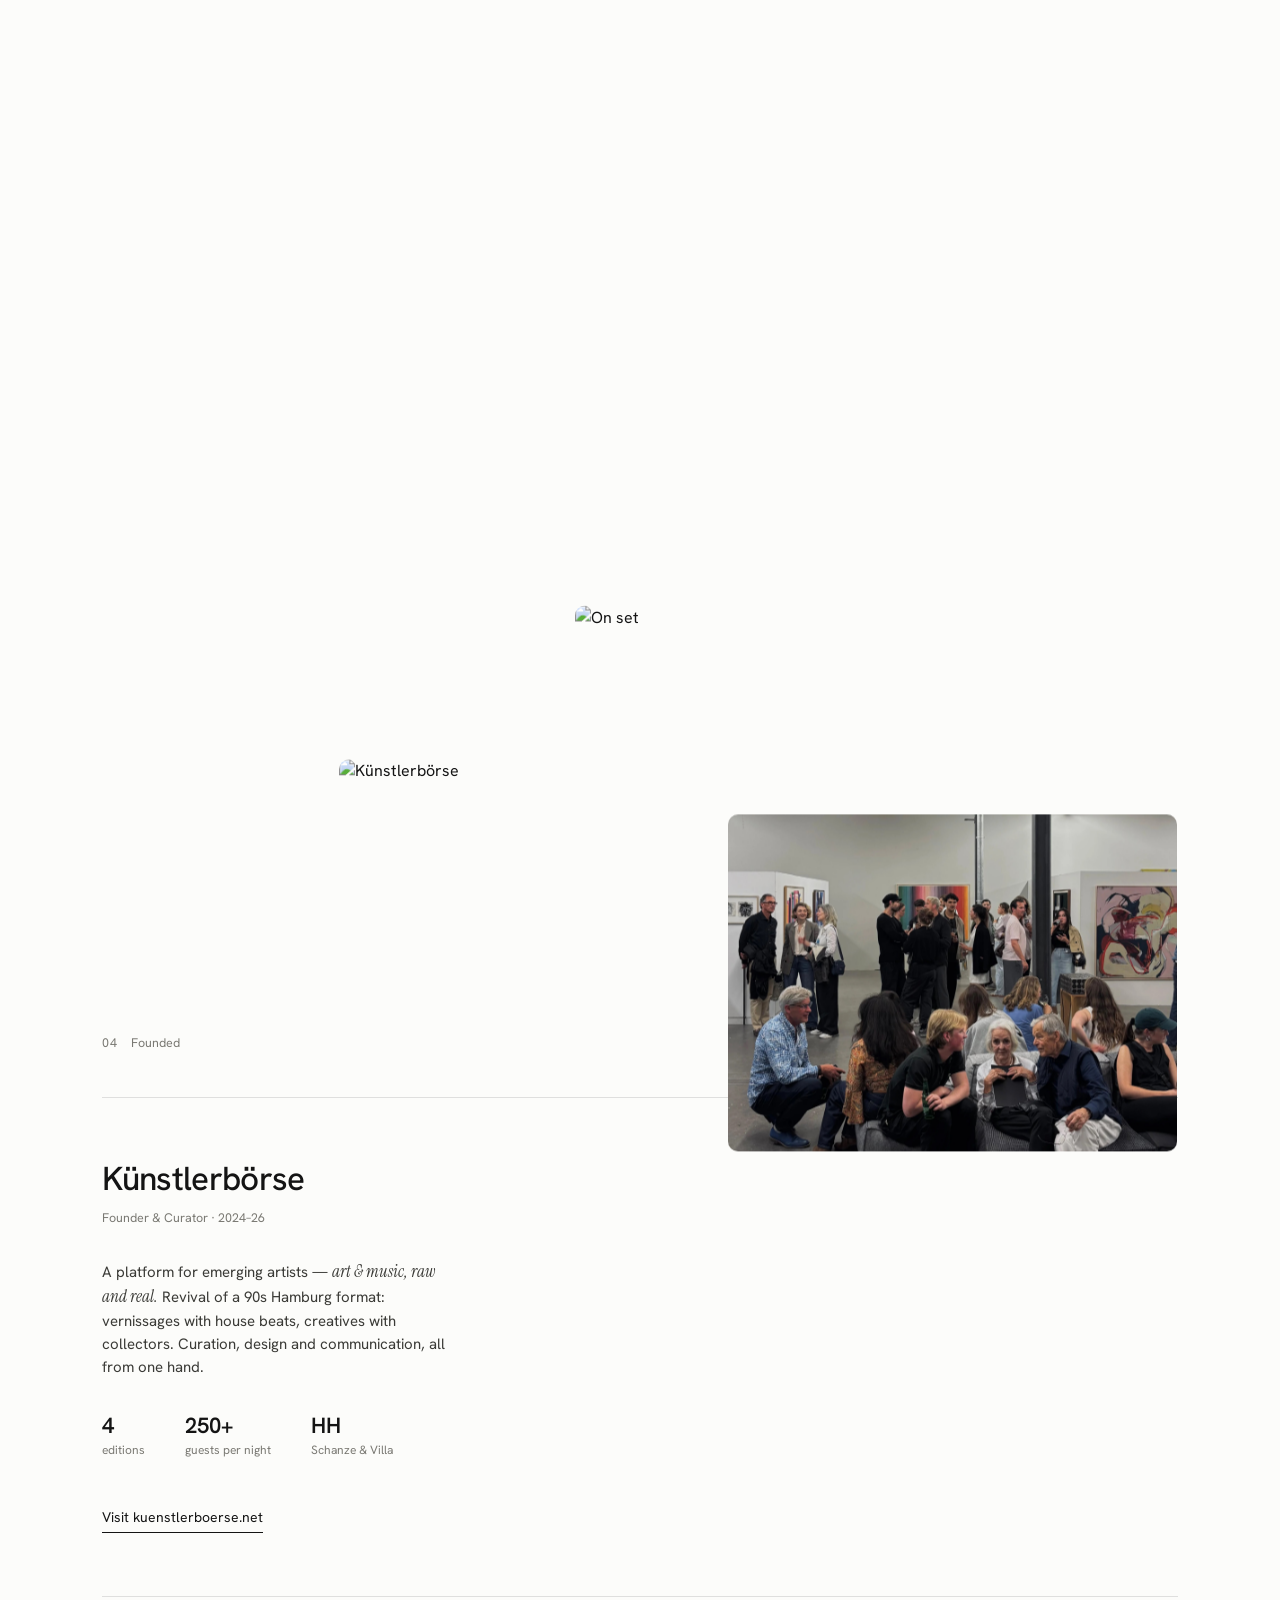
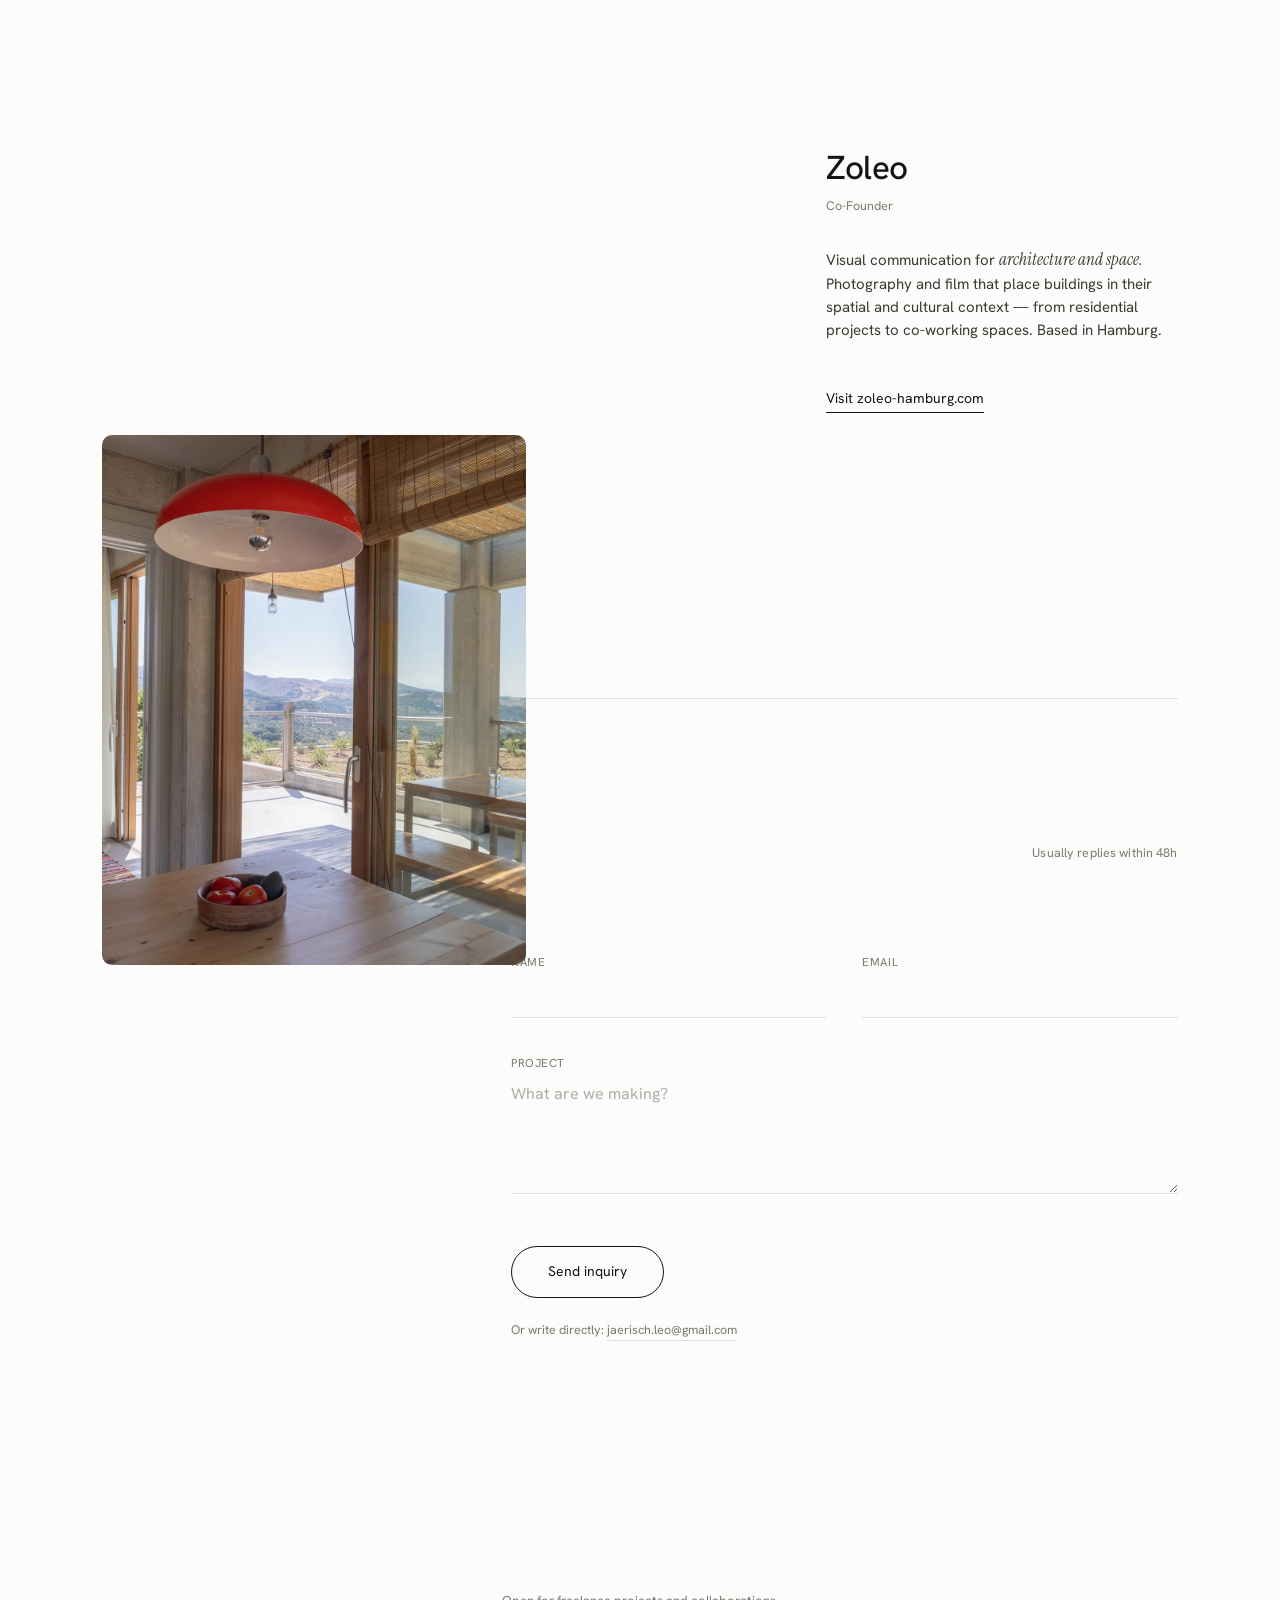
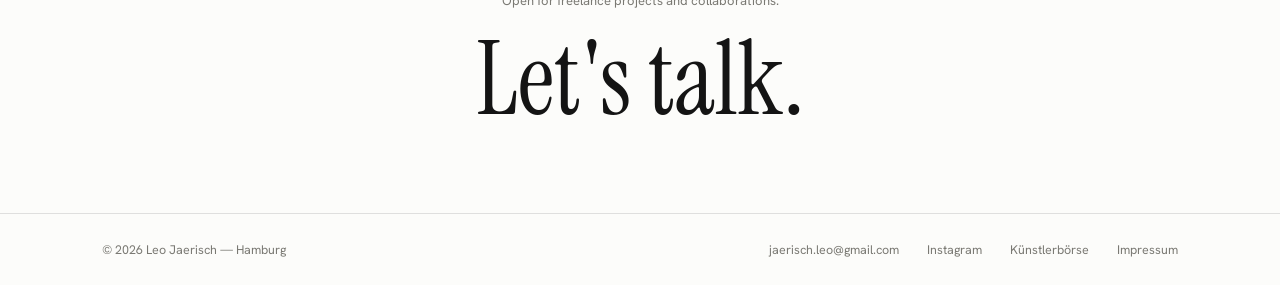
==== commit 39a4ea6a: "Sort, optimize & wire in Leo's real project images - 142 exported images optimized (max 2000px, JPEG" ====
--- a/index.html
+++ b/index.html
@@ -426,8 +426,7 @@
         <a class="lnk" href="https://www.kuenstlerboerse.net/" target="_blank" rel="noopener">Visit kuenstlerboerse.net</a>
       </div>
       <div class="img" data-speed=".05">
-        <!-- später: assets/kb/hero.jpg -->
-        <img src="https://images.squarespace-cdn.com/content/v1/68e00962ef80ff1b7a1b0833/ddf187bb-f50f-40bc-9d42-98a4792e8257/WhatsApp+Image+2025-08-28+at+23.55.05.jpeg" alt="Künstlerbörse exhibition in Hamburg, curated by Leo Jaerisch" loading="lazy">
+        <img src="assets/kuenstlerboerse/kuenstlerboerse-02.jpg" alt="Künstlerbörse exhibition in Hamburg, curated by Leo Jaerisch" loading="lazy">
       </div>
     </div>
     <div class="fd-item">
@@ -438,8 +437,7 @@
         <a class="lnk" href="https://www.zoleo-hamburg.com/" target="_blank" rel="noopener">Visit zoleo-hamburg.com</a>
       </div>
       <div class="img" data-speed="-.04">
-        <!-- später: assets/work/zoleo.jpg -->
-        <img src="https://images.squarespace-cdn.com/content/v1/6732213c52050d7b30ef48d0/52745ac1-6ef4-4e79-bb06-e5a6e740d231/Leo_Jaerisch_ZOLEO-33.jpg?format=1500w" alt="Architecture photography by Zoleo — black timber house" loading="lazy">
+        <img src="assets/zoleo/zoleo-02.jpg" alt="Architecture photography by Zoleo" loading="lazy">
       </div>
     </div>
   </div>
@@ -537,16 +535,16 @@
    Neue Projektseite anlegen → hier href:"work/<slug>.html" setzen.
    ============================================================ */
 const PROJECTS = [
-  {title:"Graphic Design",           meta:"Brand & Campaign", href:"", img:"https://images.squarespace-cdn.com/content/v1/68e00962ef80ff1b7a1b0833/fdaf24a9-95d7-4383-aad5-acce2f50c20a/FELL_Feed_Faces.png"},
-  {title:"Künstlerbörse",            meta:"Founder & Curation", href:"work/kuenstlerboerse.html", img:"https://images.squarespace-cdn.com/content/v1/68e00962ef80ff1b7a1b0833/ddf187bb-f50f-40bc-9d42-98a4792e8257/WhatsApp+Image+2025-08-28+at+23.55.05.jpeg"},
-  {title:"Meraki Studios × Zoleo",   meta:"Campaign", href:"", img:"https://images.squarespace-cdn.com/content/v1/6732213c52050d7b30ef48d0/52745ac1-6ef4-4e79-bb06-e5a6e740d231/Leo_Jaerisch_ZOLEO-33.jpg?format=1200w"},
-  {title:"Faces",                    meta:"Photography", href:"", img:"https://images.squarespace-cdn.com/content/v1/68e00962ef80ff1b7a1b0833/6eb94636-6d2a-4716-bc03-03b10950f9c1/FREAK-02.jpeg"},
+  {title:"Graphic Design",           meta:"Brand & Campaign", href:"", img:"assets/graphic-design/graphic-design-02.jpg"},
+  {title:"Künstlerbörse",            meta:"Founder & Curation", href:"work/kuenstlerboerse.html", img:"assets/kuenstlerboerse/kuenstlerboerse-01.jpg"},
+  {title:"Meraki Studios × Zoleo",   meta:"Campaign", href:"", img:"assets/zoleo/zoleo-01.jpg"},
+  {title:"Porsche × EHS",            meta:"Video & Photo", href:"", img:"assets/porsche-ehs/porsche-01.jpg"},
+  {title:"Faces",                    meta:"Photography", href:"", img:"assets/faces/faces-01.jpg"},
+  {title:"Sail GP",                  meta:"Event & Photo", href:"", img:"assets/sail-gp/sail-gp-01.jpg"},
   {title:"éclat Sauvage × Klinkow",  meta:"Video · Direction", href:"", img:""},
-  {title:"Porsche × EHS",            meta:"Video & Photo", href:"", img:""},
   {title:"Documentary",              meta:"Film", href:"", img:""},
   {title:"Cold Gentleman × Klinkow", meta:"Video", href:"", img:""},
   {title:"Builders × EHS",           meta:"Photo & Documentary", href:"", img:""},
-  {title:"Sail GP",                  meta:"Event & Photo", href:"", img:""},
 ];
 
 /* ---- Kacheln rendern ---- */
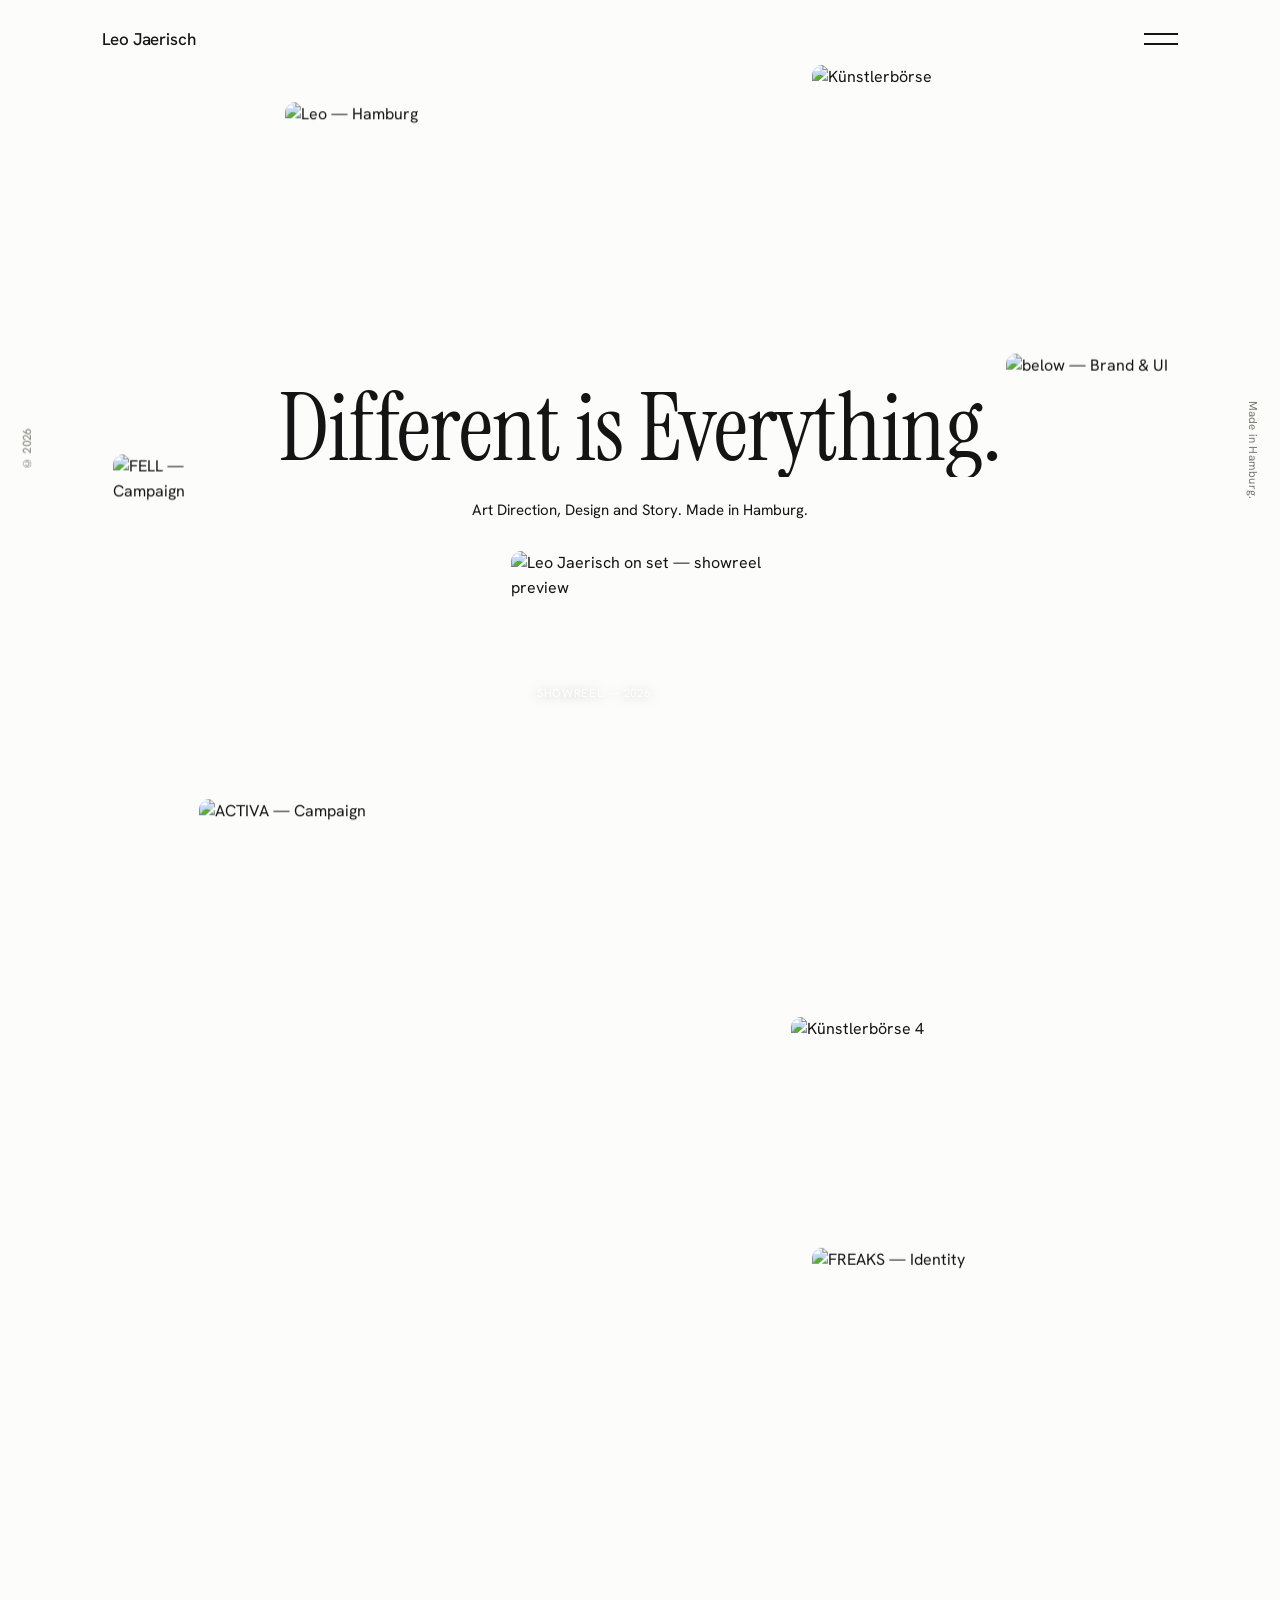
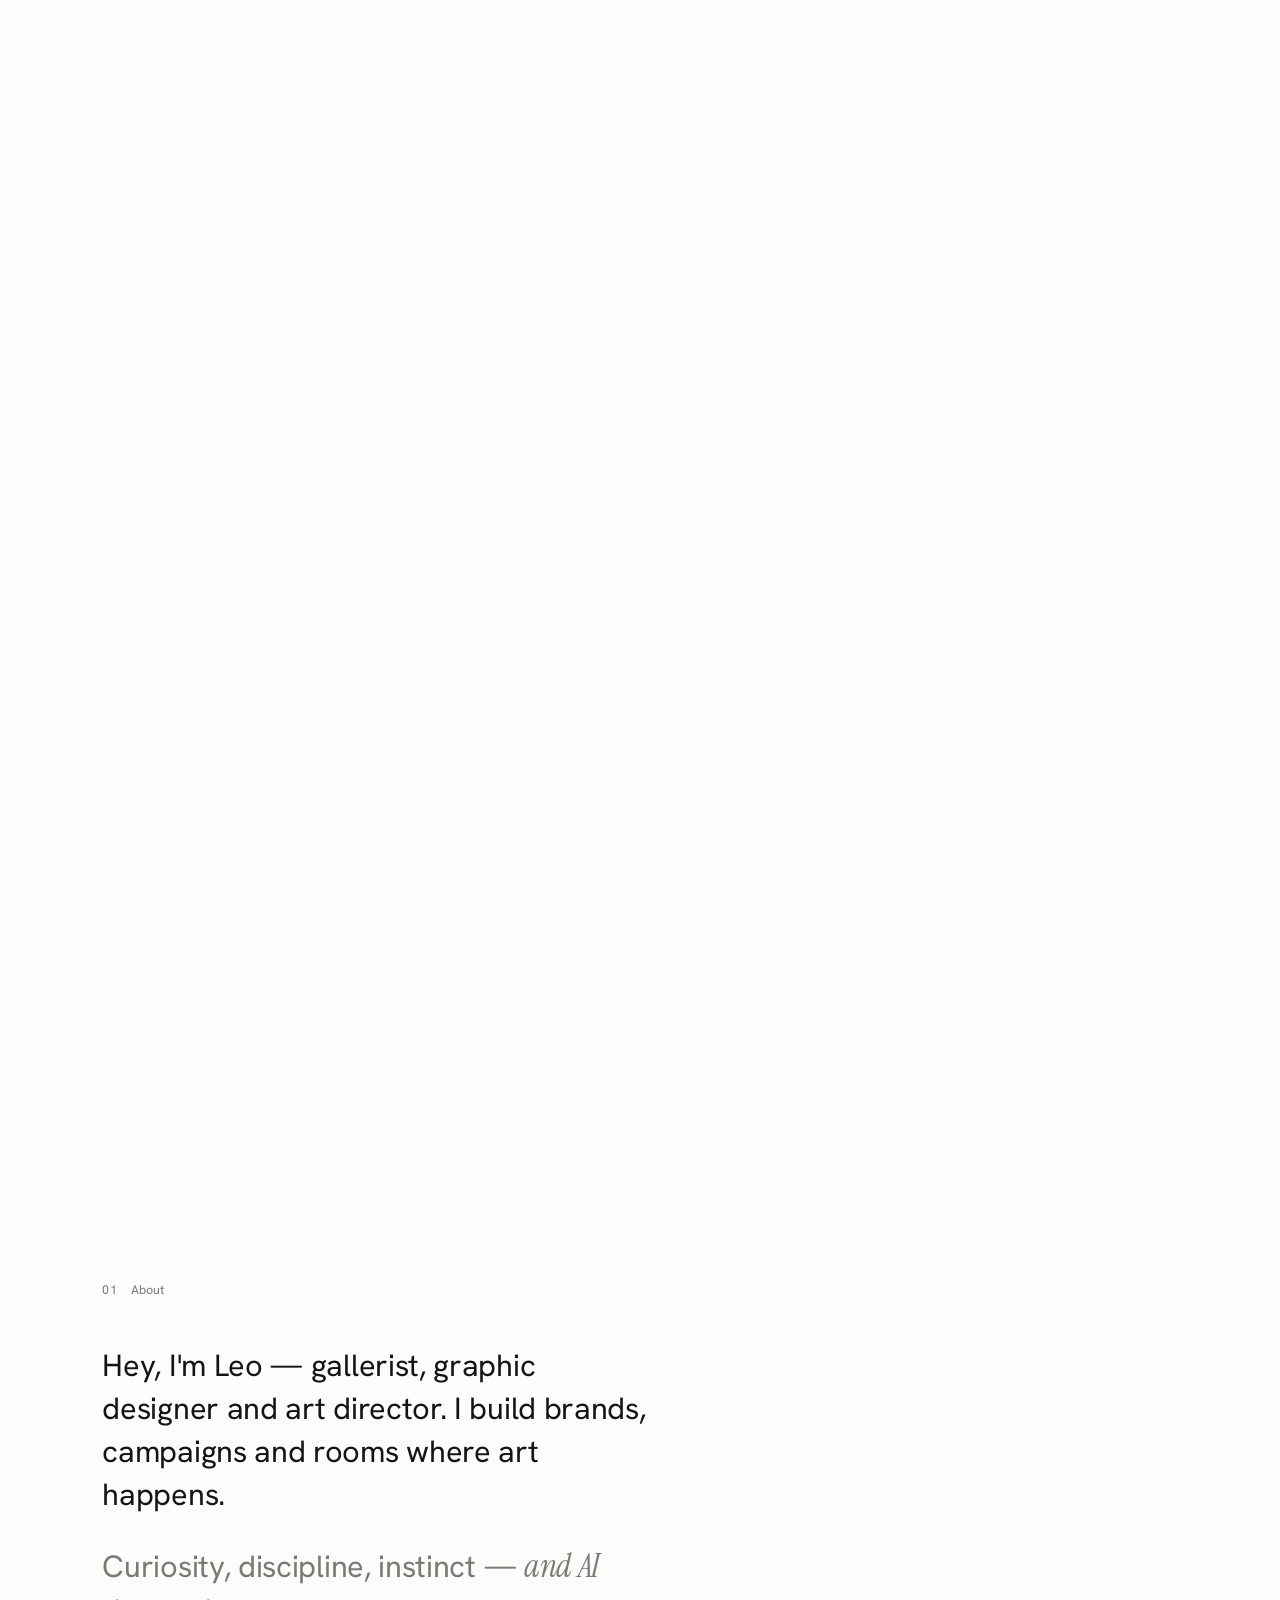
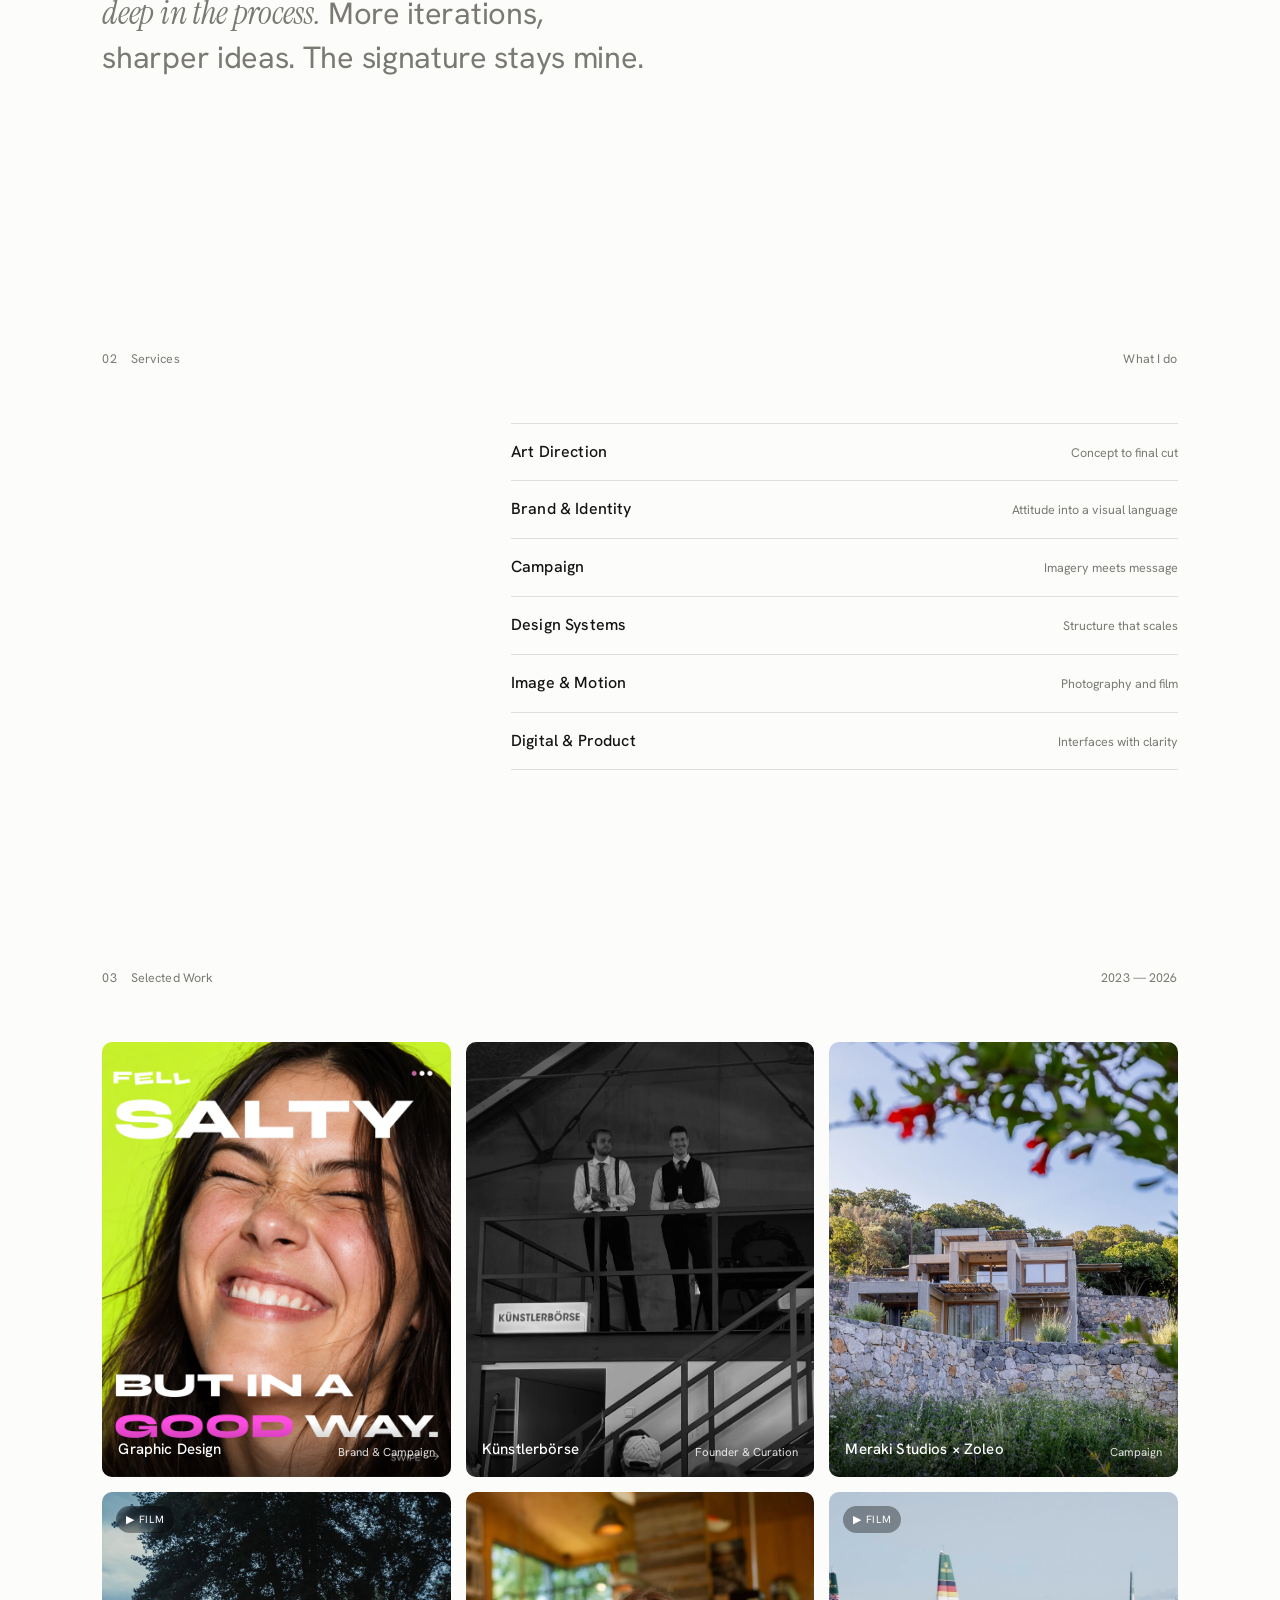
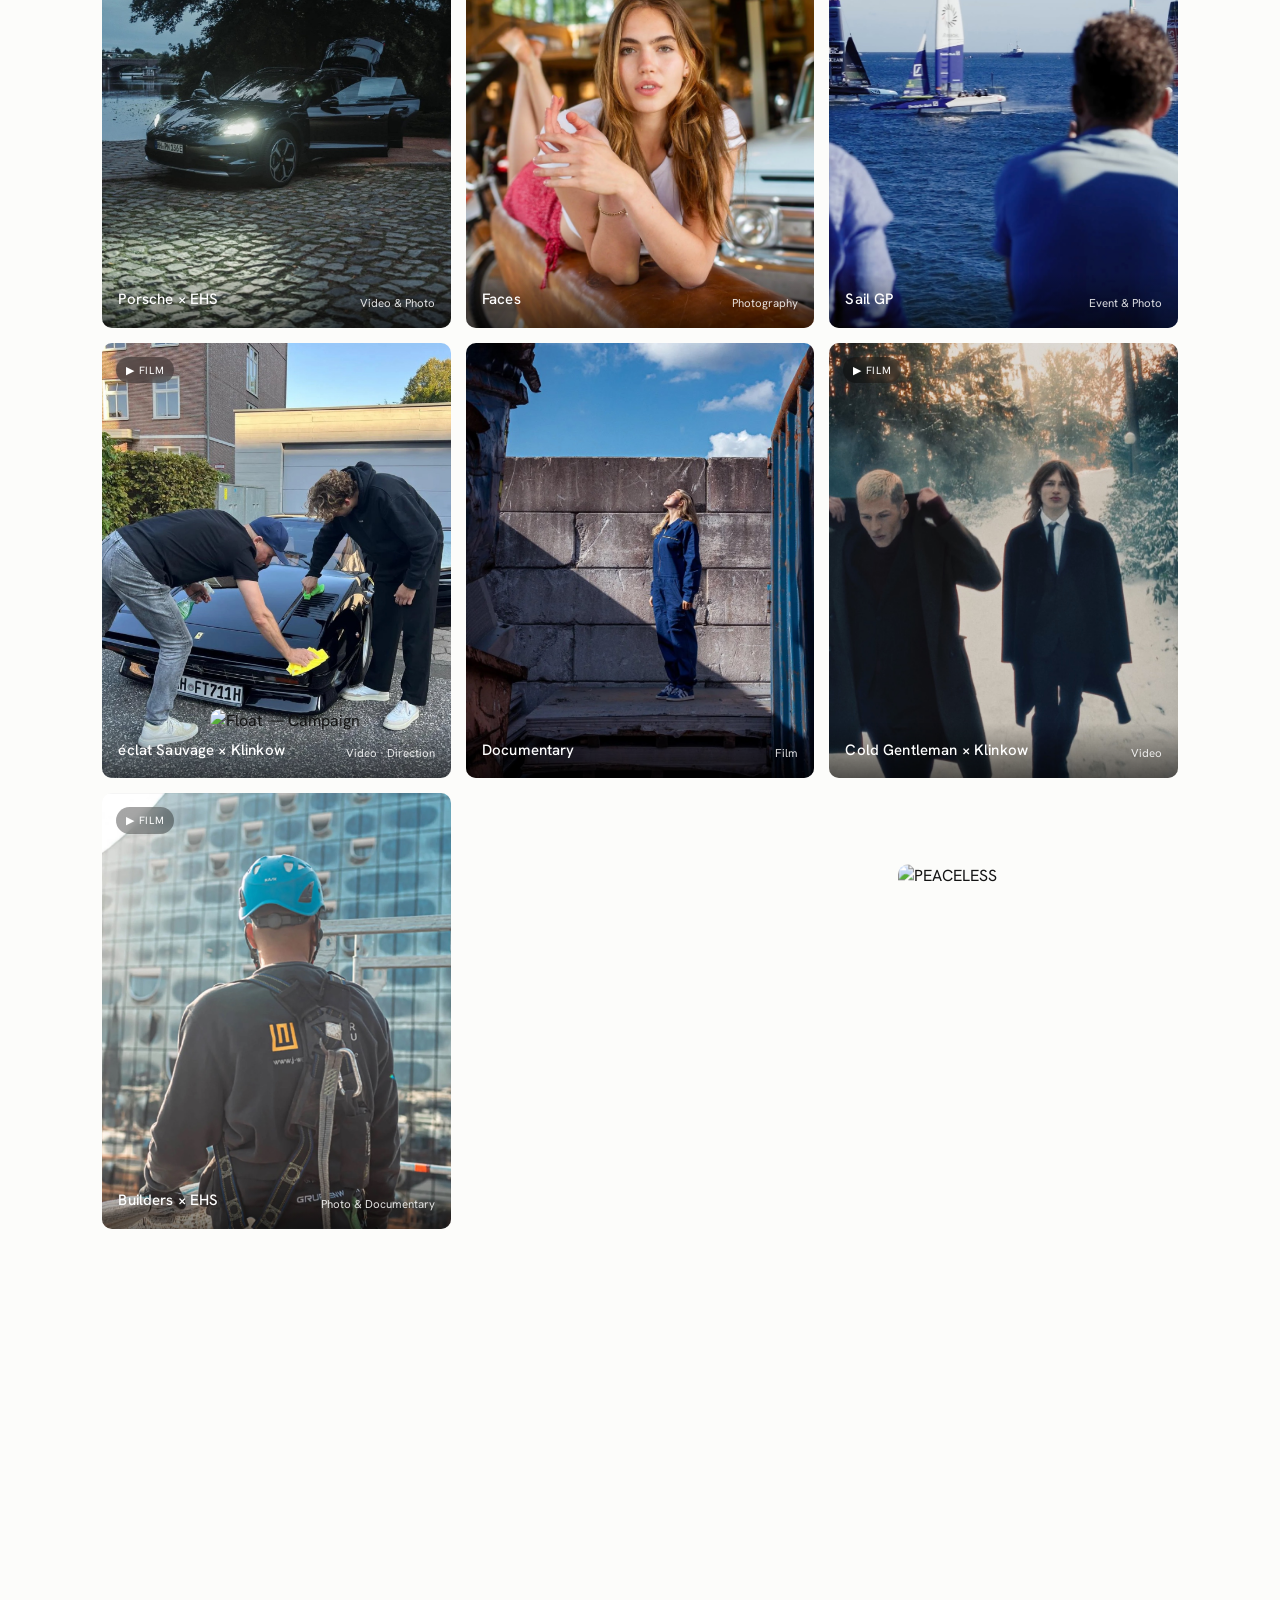
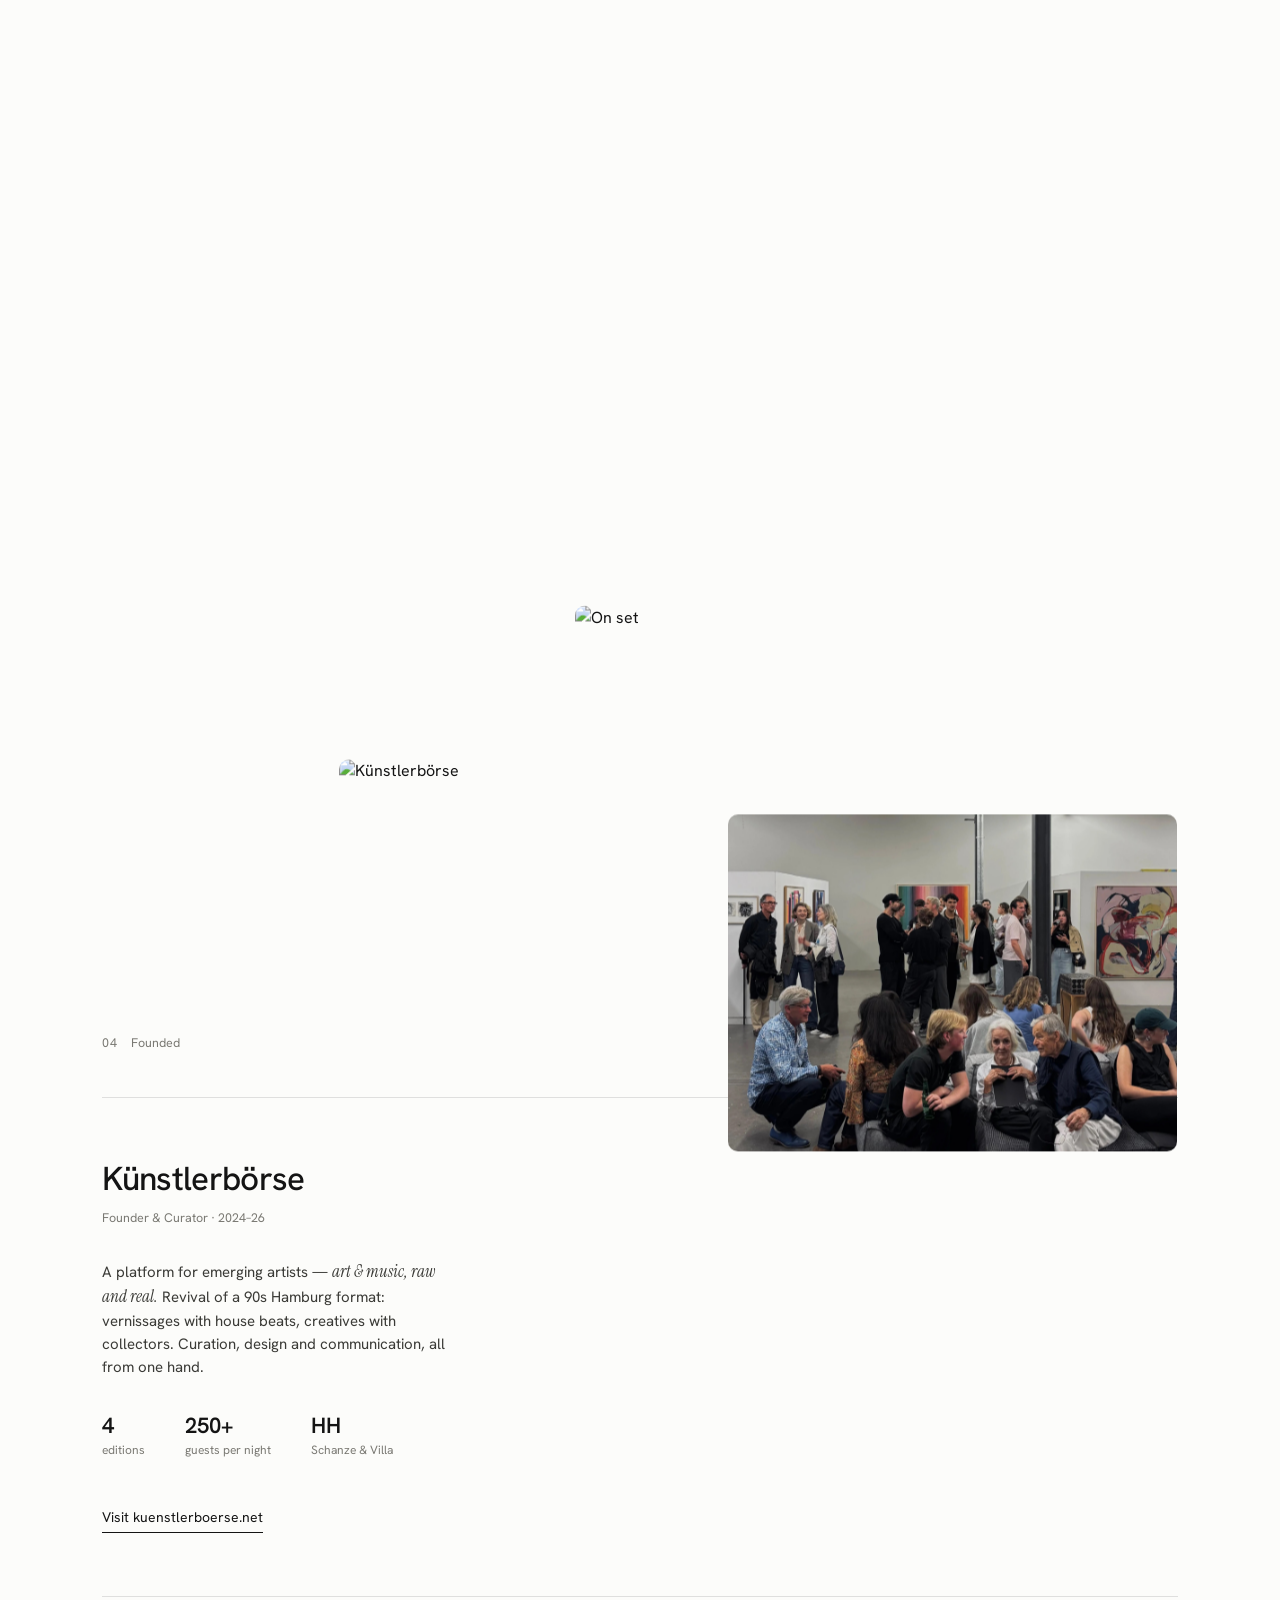
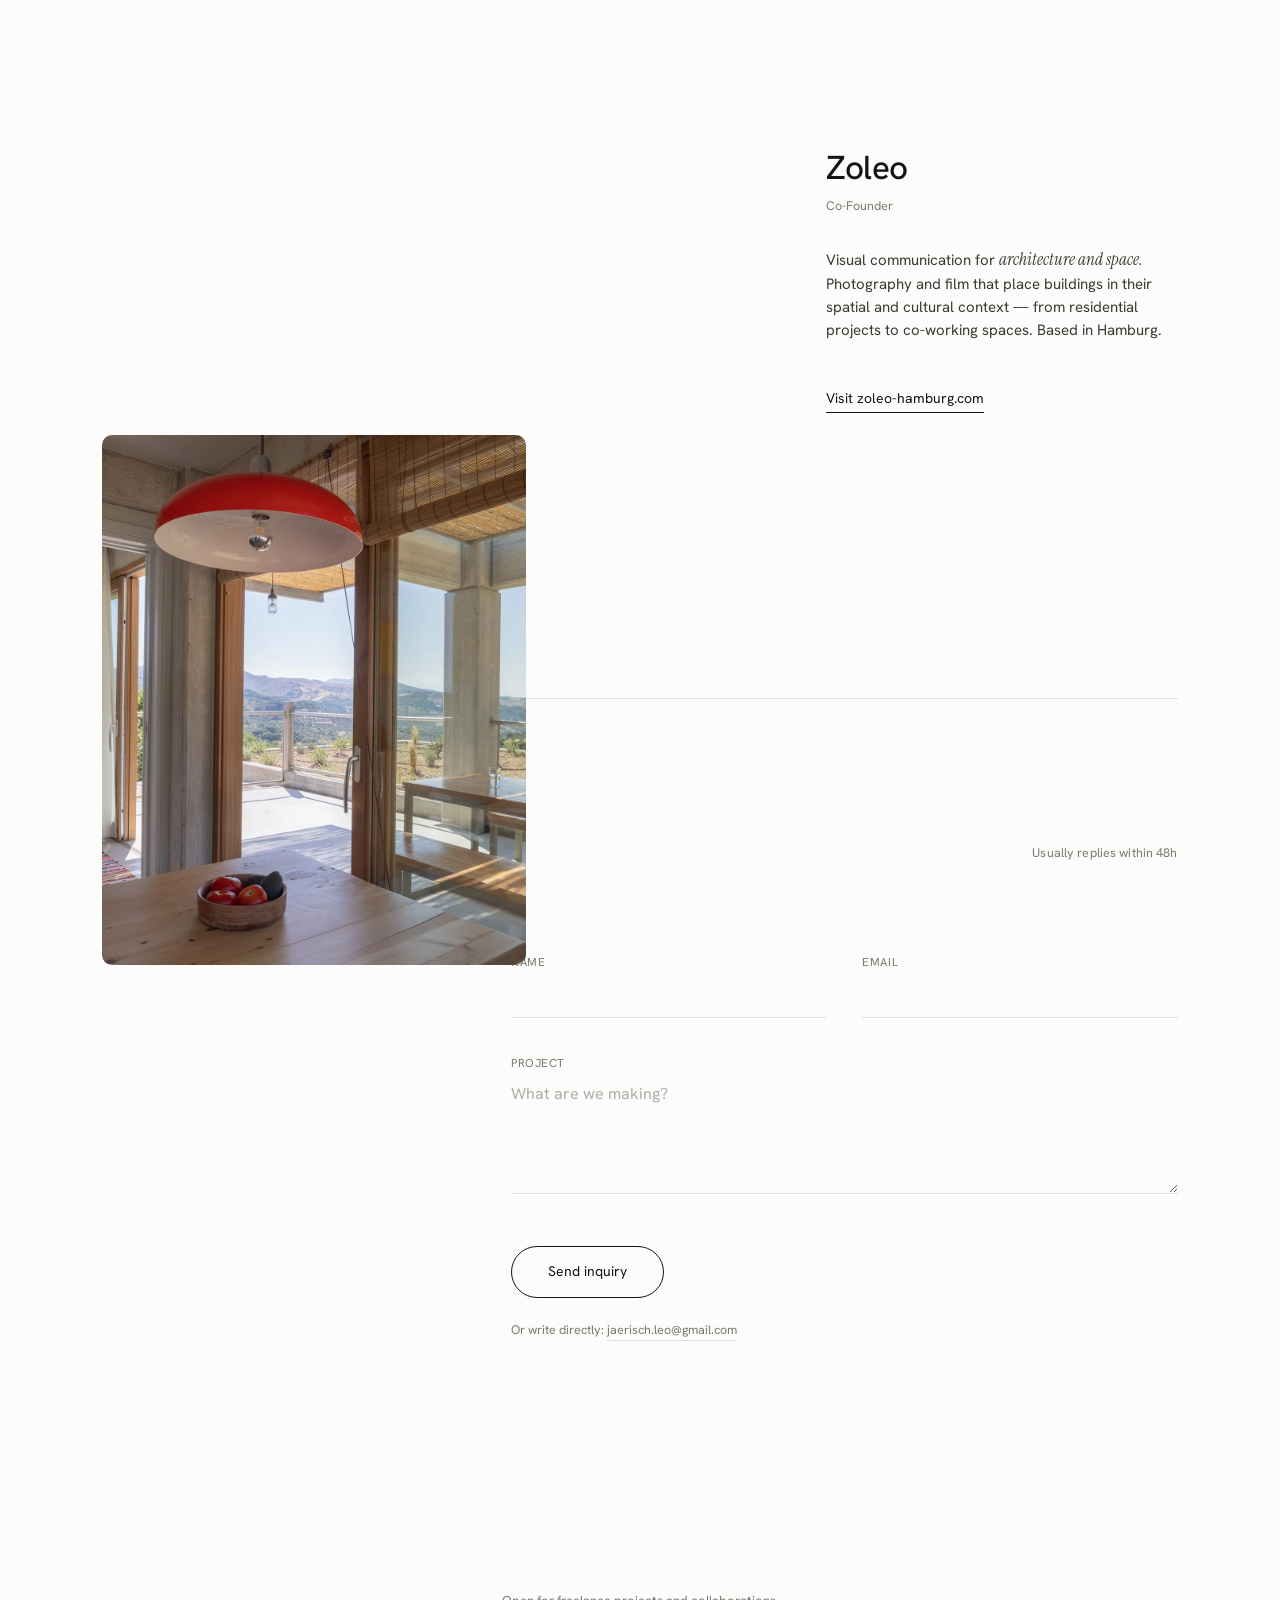
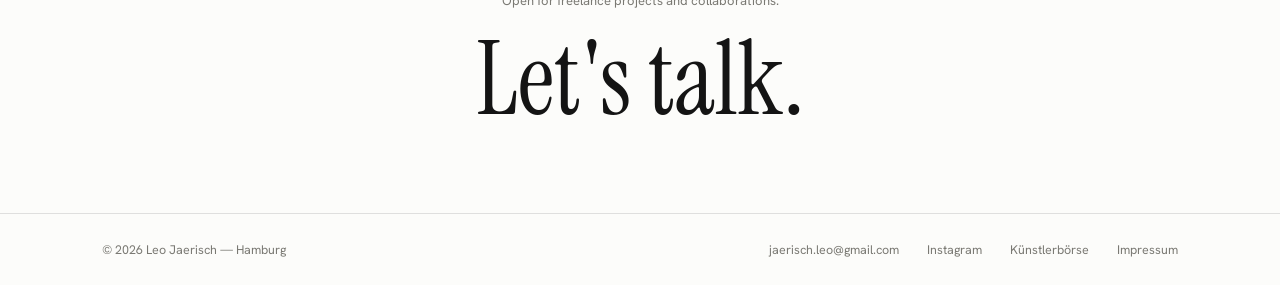
==== commit c4c5af4a: "Data-driven project pages: all 10 projects live, incl. video projects - Reorganized/renamed all asse" ====
--- a/index.html
+++ b/index.html
@@ -224,6 +224,7 @@
 }
 .card .cap .t{font-weight:500;font-size:15px;letter-spacing:.01em}
 .card .cap .m{font-size:11.5px;opacity:.85;text-align:right}
+.card .badge{position:absolute;top:14px;left:14px;z-index:2;font-size:10.5px;letter-spacing:.06em;text-transform:uppercase;color:#fff;background:rgba(0,0,0,.35);backdrop-filter:blur(4px);padding:5px 10px;border-radius:999px}
 /* Platzhalter ohne Cover-Bild */
 .card.ph{
   background:#efeeea;color:var(--ink);
@@ -490,6 +491,7 @@
 
 <div class="preview" id="preview"><img id="previewImg" src="" alt=""></div>
 
+<script src="js/projects.js"></script>
 <script>
 /* ============================================================
    MEDIEN-KACHELN
@@ -498,7 +500,7 @@
    ============================================================ */
 const HERO_TILES = [
   {type:"img", src:"https://images.squarespace-cdn.com/content/v1/68e00962ef80ff1b7a1b0833/1799e785-b4ff-48c2-933f-5ab3e25b10ab/Leo_Jaerisch.jpg", cap:"Leo — Hamburg", top:4,  left:17, w:"14vw", speed:.16},
-  {type:"img", src:"https://images.squarespace-cdn.com/content/v1/68e00962ef80ff1b7a1b0833/ee3b25a9-5fc7-4a6e-8951-6accca708a54/WhatsApp+Image+2025-08-28+at+23.55.02+%281%29.jpeg", cap:"Künstlerbörse", href:"work/kuenstlerboerse.html", top:6,  left:66, w:"18vw", speed:-.1},
+  {type:"img", src:"https://images.squarespace-cdn.com/content/v1/68e00962ef80ff1b7a1b0833/ee3b25a9-5fc7-4a6e-8951-6accca708a54/WhatsApp+Image+2025-08-28+at+23.55.02+%281%29.jpeg", cap:"Künstlerbörse", href:"work/project.html?p=kuenstlerboerse", top:6,  left:66, w:"18vw", speed:-.1},
   {type:"img", src:"https://images.squarespace-cdn.com/content/v1/68e00962ef80ff1b7a1b0833/fdaf24a9-95d7-4383-aad5-acce2f50c20a/FELL_Feed_Faces.png", cap:"FELL — Campaign", top:29, left:1,  w:"11vw", speed:-.14},
   {type:"img", src:"https://images.squarespace-cdn.com/content/v1/68e00962ef80ff1b7a1b0833/c72e2bea-c415-4bde-9ca4-6b0ebc7a8946/below-06.png", cap:"below — Brand & UI", top:23, left:84, w:"13vw", speed:.12},
   {type:"img", src:"https://images.squarespace-cdn.com/content/v1/68e00962ef80ff1b7a1b0833/1413a9d0-2ba7-4857-a9bb-44f139882873/ACTIVA-02.png", cap:"ACTIVA — Campaign", top:58, left:9, w:"14vw", speed:.2},
@@ -528,24 +530,7 @@
   {title:"Digital & Product", meta:"Interfaces with clarity",     img:"https://images.squarespace-cdn.com/content/v1/68e00962ef80ff1b7a1b0833/6dae63da-0004-4778-a9db-605a545da9d0/PEACELESS_FEED.png"},
 ];
 
-/* ============================================================
-   PROJEKTE (Selected-Work-Raster).
-   img = Cover fürs Raster (leer = Platzhalterkachel).
-   href = Projekt-Unterseite (leer = noch keine Seite → nicht klickbar).
-   Neue Projektseite anlegen → hier href:"work/<slug>.html" setzen.
-   ============================================================ */
-const PROJECTS = [
-  {title:"Graphic Design",           meta:"Brand & Campaign", href:"", img:"assets/graphic-design/graphic-design-02.jpg"},
-  {title:"Künstlerbörse",            meta:"Founder & Curation", href:"work/kuenstlerboerse.html", img:"assets/kuenstlerboerse/kuenstlerboerse-01.jpg"},
-  {title:"Meraki Studios × Zoleo",   meta:"Campaign", href:"", img:"assets/zoleo/zoleo-01.jpg"},
-  {title:"Porsche × EHS",            meta:"Video & Photo", href:"", img:"assets/porsche-ehs/porsche-01.jpg"},
-  {title:"Faces",                    meta:"Photography", href:"", img:"assets/faces/faces-01.jpg"},
-  {title:"Sail GP",                  meta:"Event & Photo", href:"", img:"assets/sail-gp/sail-gp-01.jpg"},
-  {title:"éclat Sauvage × Klinkow",  meta:"Video · Direction", href:"", img:""},
-  {title:"Documentary",              meta:"Film", href:"", img:""},
-  {title:"Cold Gentleman × Klinkow", meta:"Video", href:"", img:""},
-  {title:"Builders × EHS",           meta:"Photo & Documentary", href:"", img:""},
-];
+/* PROJEKTE: zentral in js/projects.js (PROJECT_ORDER + PROJECTS_DATA) */
 
 /* ---- Kacheln rendern ---- */
 function renderTiles(list, host){
@@ -580,19 +565,14 @@
     <span class="meta">${s.meta}</span>
   </div>`).join('');
 
-/* ---- Selected-Work-Raster rendern ---- */
-document.getElementById('workGrid').innerHTML = PROJECTS.map(p=>{
+/* ---- Selected-Work-Raster rendern (aus js/projects.js) ---- */
+document.getElementById('workGrid').innerHTML = PROJECT_ORDER.map(slug=>{
+  const p = PROJECTS_DATA[slug];
+  const cover = p.images[0];
+  const badge = p.video ? '<span class="badge">▶ Film</span>' : '';
   const cap = `<div class="cap"><span class="t">${p.title}</span><span class="m">${p.meta}</span></div>`;
-  if(!p.img){
-    const inner = `<span class="ph-title">${p.title}</span><span class="ph-meta">${p.meta}</span>`;
-    return p.href
-      ? `<a class="card ph" href="${p.href}">${inner}</a>`
-      : `<div class="card ph">${inner}</div>`;
-  }
-  const inner = `<img src="${p.img}" alt="${p.title}" loading="lazy"><span class="lens" style="background-image:url('${p.img}')"></span>${cap}`;
-  return p.href
-    ? `<a class="card" href="${p.href}">${inner}</a>`
-    : `<div class="card">${inner}</div>`;
+  const inner = `<img src="${cover}" alt="${p.title}" loading="lazy"><span class="lens" style="background-image:url('${cover}')"></span>${badge}${cap}`;
+  return `<a class="card" href="work/project.html?p=${slug}">${inner}</a>`;
 }).join('');
 
 /* ---- radialer Fokus folgt der Maus über den Rasterkacheln ---- */
